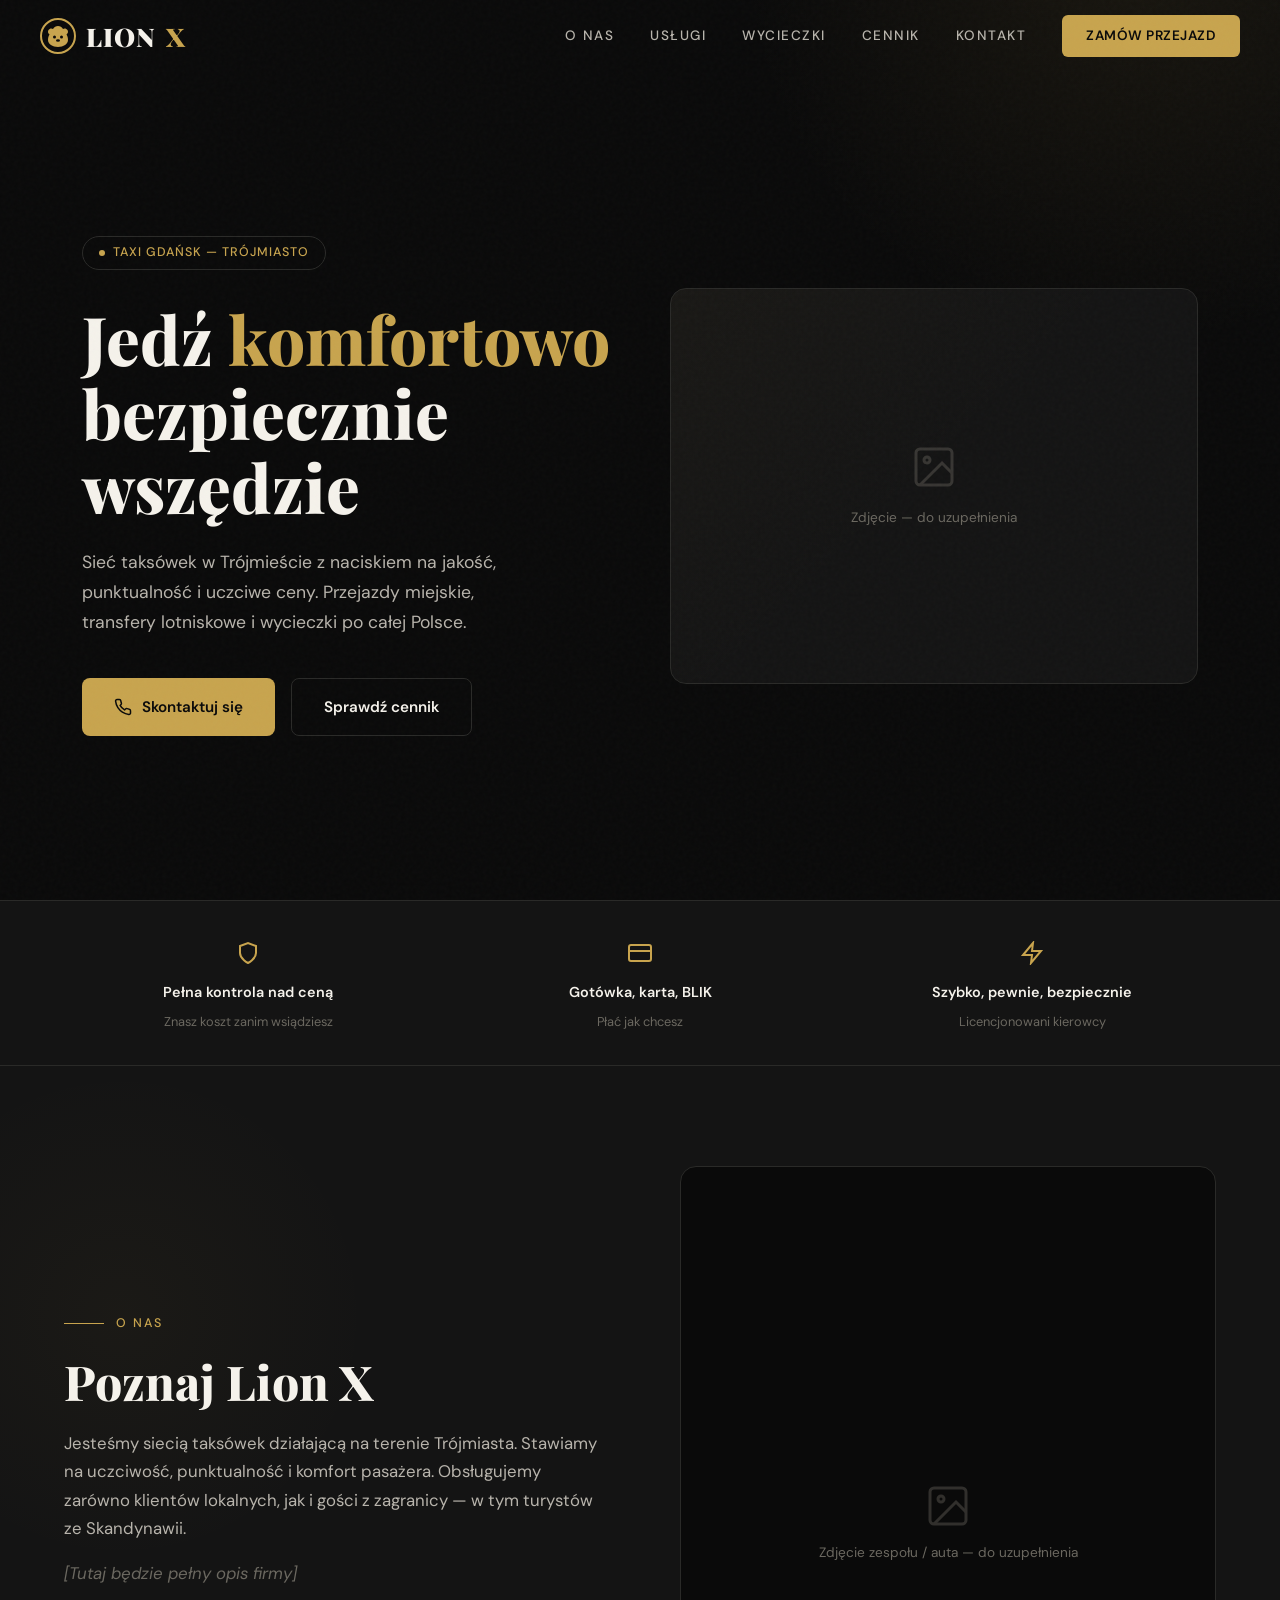
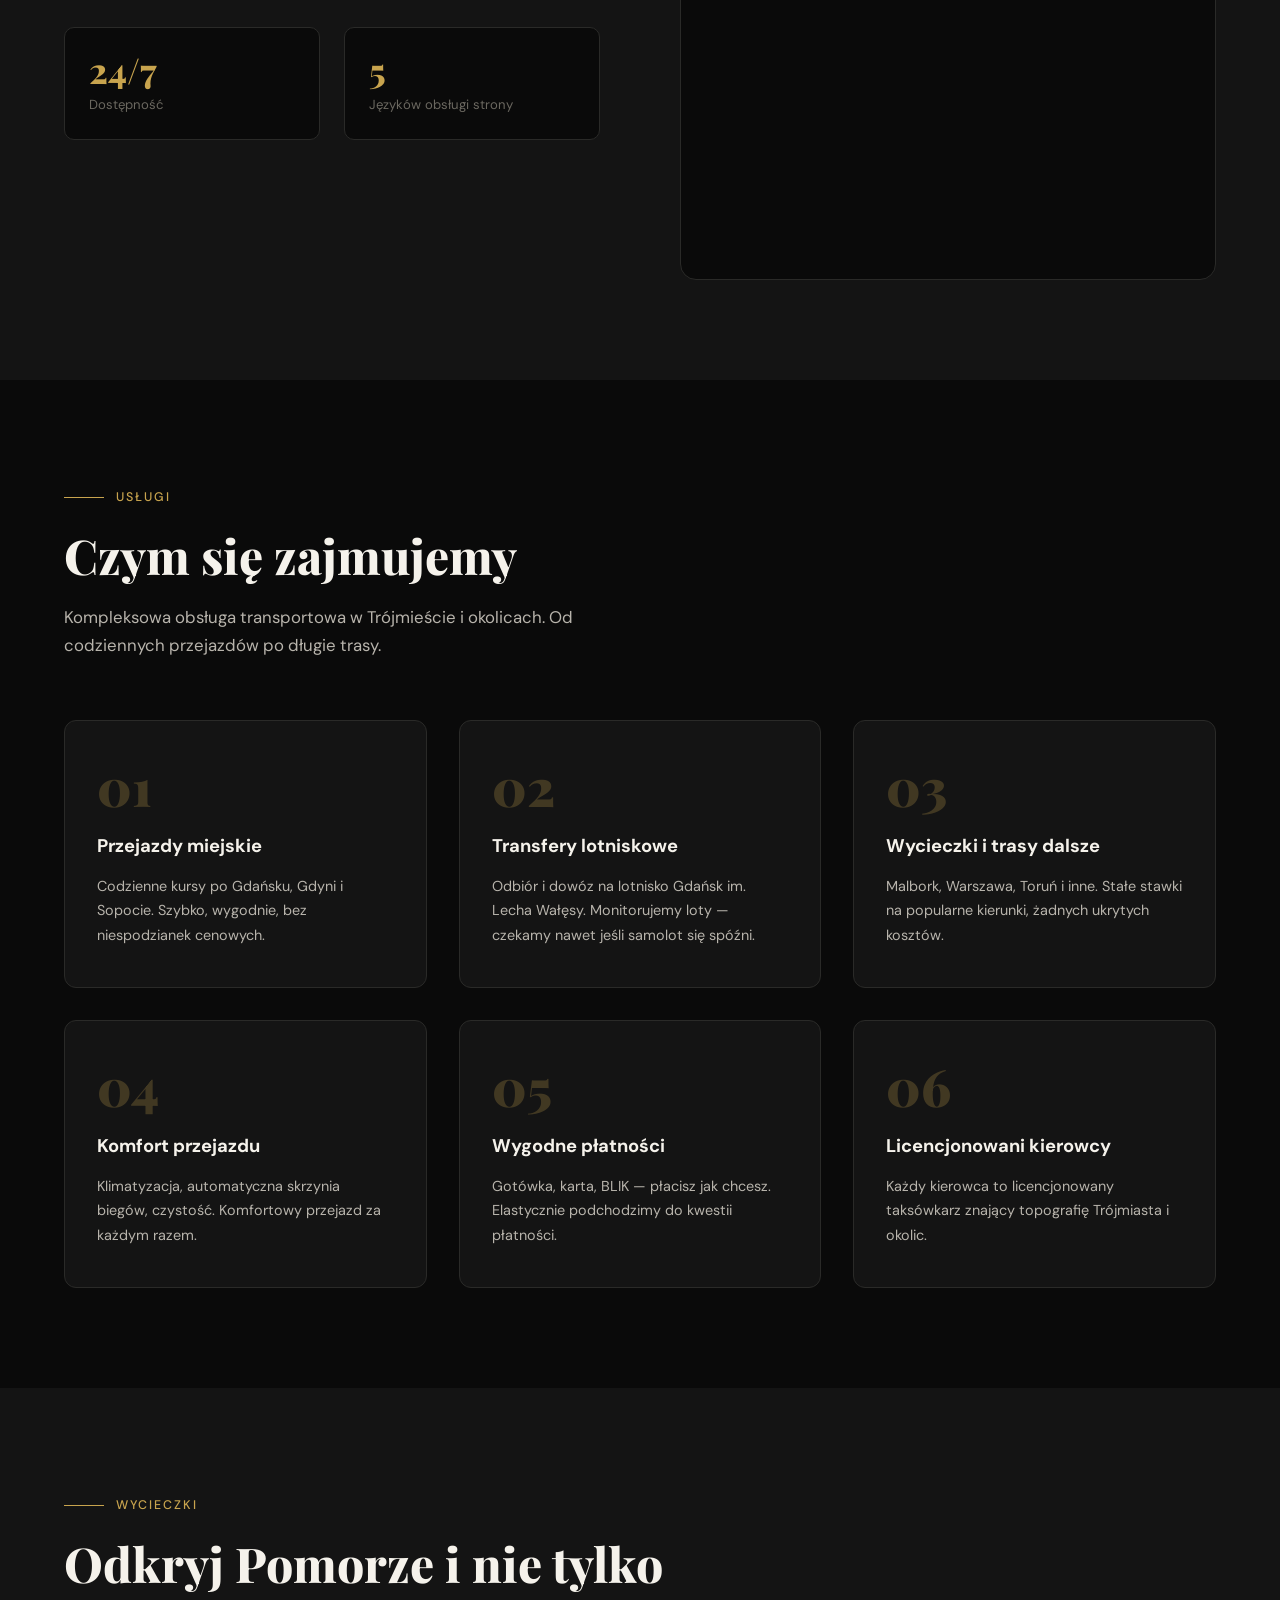
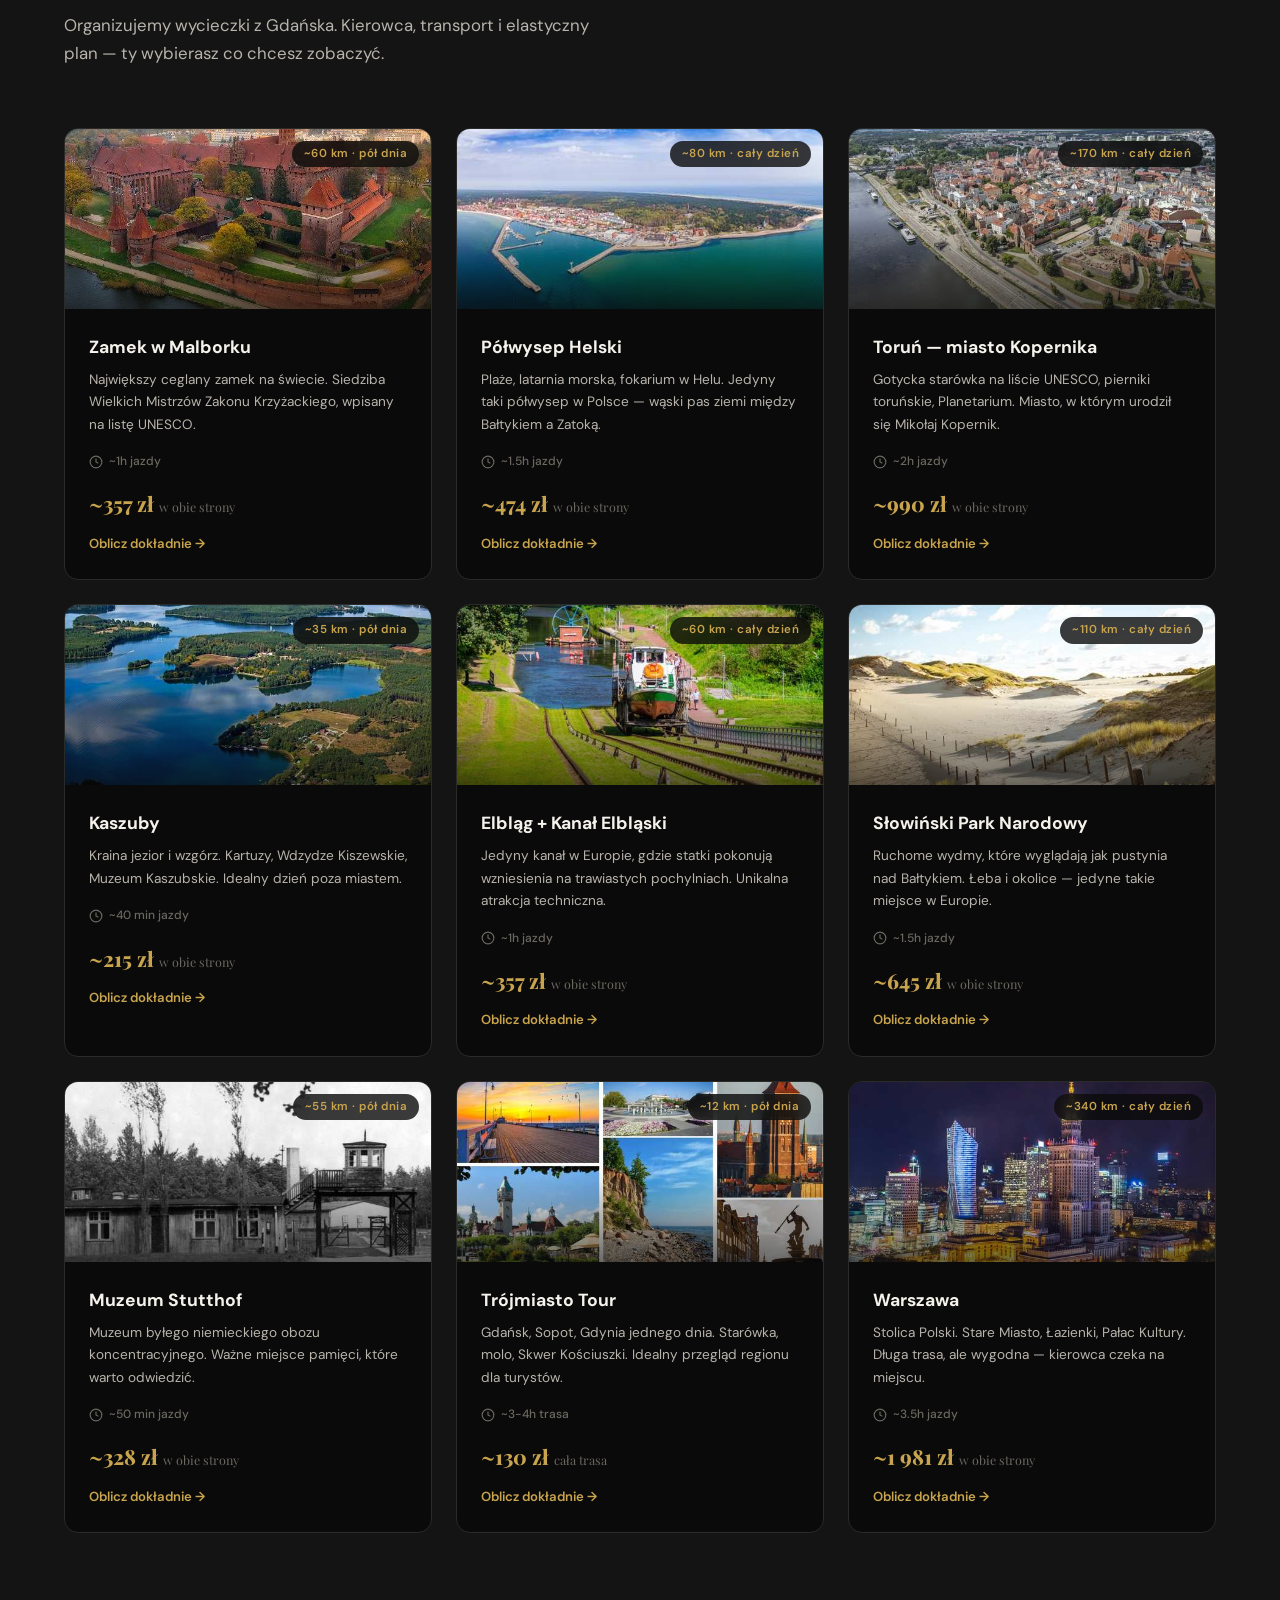
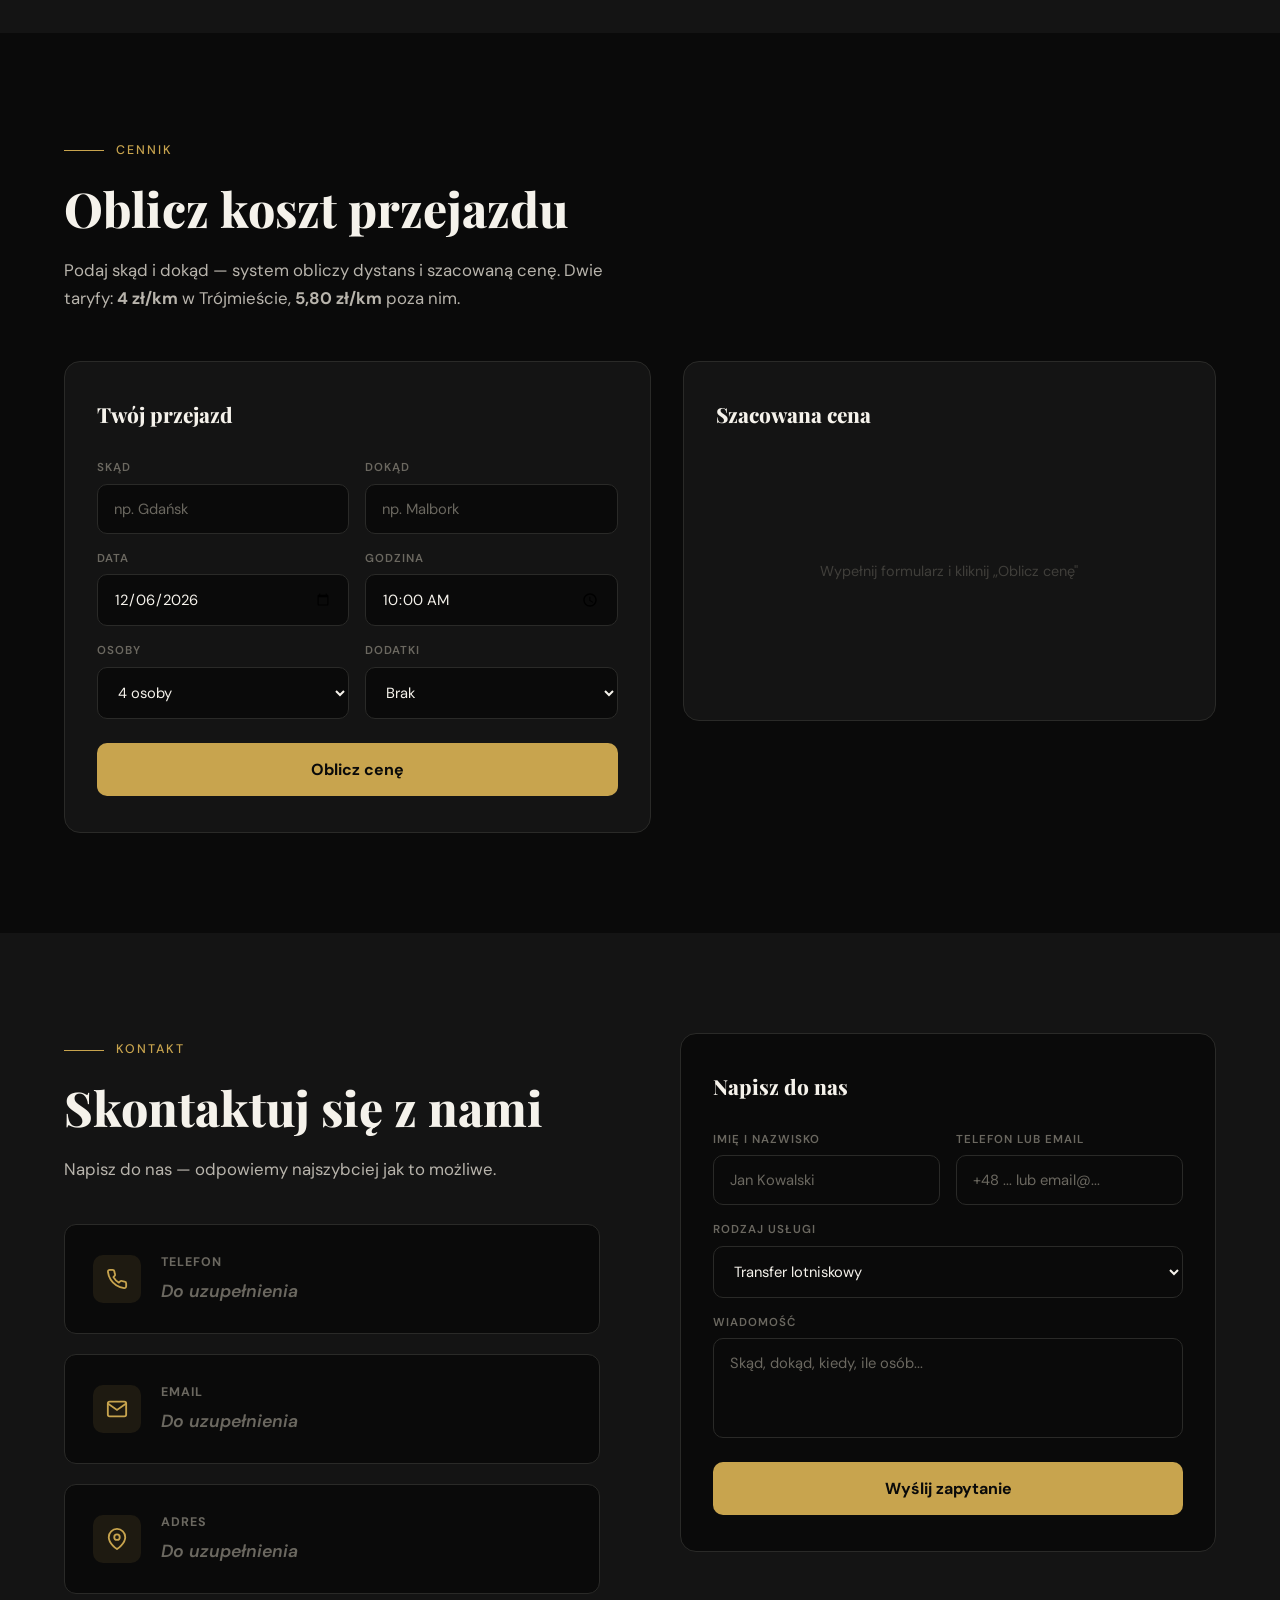
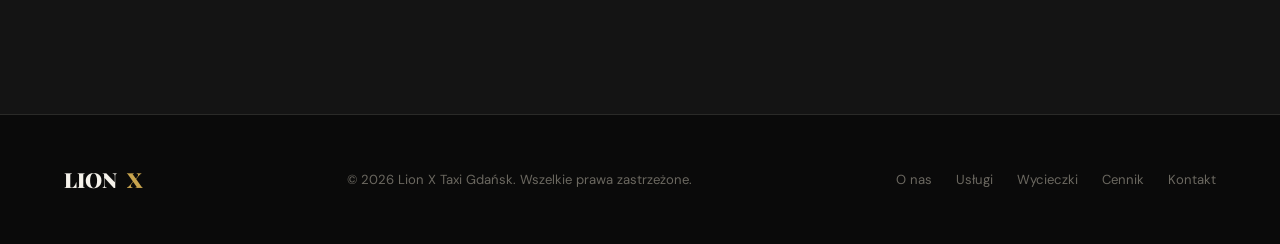
==== index.html @ 109a05b3 "Initial commit - Lion X Taxi website" ====
<!DOCTYPE html>
<html lang="pl">
<head>
<meta charset="UTF-8">
<meta name="viewport" content="width=device-width, initial-scale=1.0">
<title>Lion X — Taxi Gdańsk | Komfortowe przejazdy po Trójmieście</title>
<meta name="description" content="Lion X Taxi Gdańsk — komfortowe, bezpieczne przejazdy po Trójmieście i nie tylko.">
<link rel="preconnect" href="https://fonts.googleapis.com">
<link rel="preconnect" href="https://fonts.gstatic.com" crossorigin>
<link href="https://fonts.googleapis.com/css2?family=DM+Sans:ital,opsz,wght@0,9..40,300;0,9..40,400;0,9..40,500;0,9..40,600;0,9..40,700;1,9..40,400&family=Playfair+Display:wght@700;800;900&display=swap" rel="stylesheet">
<style>
*,*::before,*::after{margin:0;padding:0;box-sizing:border-box}
:root{--black:#0a0a0a;--black-light:#141414;--gold:#c8a44e;--gold-light:#e2c46d;--gold-dark:#a8873a;--white:#f5f2eb;--white-dim:#b8b4ac;--gray:#6b6860;--gray-dark:#2a2a28;--font-display:'Playfair Display',Georgia,serif;--font-body:'DM Sans',system-ui,sans-serif;--max-width:1200px;--section-padding:100px 0}
html{scroll-behavior:smooth;font-size:16px}
body{font-family:var(--font-body);background:var(--black);color:var(--white);line-height:1.6;overflow-x:hidden;-webkit-font-smoothing:antialiased}
a{color:inherit;text-decoration:none}ul{list-style:none}.container{max-width:var(--max-width);margin:0 auto;padding:0 24px}
body::after{content:'';position:fixed;top:0;left:0;right:0;bottom:0;pointer-events:none;z-index:9999;opacity:.025;background-image:url("data:image/svg+xml,%3Csvg viewBox='0 0 256 256' xmlns='http://www.w3.org/2000/svg'%3E%3Cfilter id='n'%3E%3CfeTurbulence type='fractalNoise' baseFrequency='0.9' numOctaves='4' stitchTiles='stitch'/%3E%3C/filter%3E%3Crect width='100%25' height='100%25' filter='url(%23n)'/%3E%3C/svg%3E")}
nav{position:fixed;top:0;left:0;right:0;z-index:1000;padding:0 24px;transition:background .4s}
nav.scrolled{background:rgba(10,10,10,.92);backdrop-filter:blur(20px);-webkit-backdrop-filter:blur(20px)}
nav .nav-inner{max-width:var(--max-width);margin:0 auto;display:flex;align-items:center;justify-content:space-between;height:72px}
.nav-logo{display:flex;align-items:center;gap:10px;font-family:var(--font-display);font-weight:900;font-size:1.6rem;letter-spacing:1px}
.nav-logo svg{width:36px;height:36px}.nav-logo .x-mark{color:var(--gold)}
.nav-links{display:flex;align-items:center;gap:36px}
.nav-links a{font-size:.85rem;font-weight:500;text-transform:uppercase;letter-spacing:1.5px;color:var(--white-dim);transition:color .3s;position:relative;cursor:pointer}
.nav-links a::after{content:'';position:absolute;bottom:-4px;left:0;width:0;height:1px;background:var(--gold);transition:width .3s}
.nav-links a:hover{color:var(--white)}.nav-links a:hover::after{width:100%}
.nav-cta{background:var(--gold);color:var(--black)!important;padding:10px 24px;border-radius:6px;font-weight:600!important;letter-spacing:.5px!important;transition:background .3s,transform .2s!important}
.nav-cta::after{display:none!important}.nav-cta:hover{background:var(--gold-light);transform:translateY(-1px)}
.hamburger{display:none;flex-direction:column;gap:5px;cursor:pointer;padding:8px;z-index:1001}
.hamburger span{display:block;width:24px;height:2px;background:var(--white);transition:all .3s}
.hamburger.active span:nth-child(1){transform:rotate(45deg) translate(5px,5px)}.hamburger.active span:nth-child(2){opacity:0}.hamburger.active span:nth-child(3){transform:rotate(-45deg) translate(5px,-5px)}
.hero{min-height:100vh;display:flex;align-items:center;position:relative;overflow:hidden}
.hero::before{content:'';position:absolute;top:-50%;right:-20%;width:800px;height:800px;background:radial-gradient(circle,rgba(200,164,78,.08) 0%,transparent 70%);pointer-events:none}
.hero .container{display:grid;grid-template-columns:1fr 1fr;gap:60px;align-items:center;padding-top:72px}
.hero-content{position:relative;z-index:2}
.hero-badge{display:inline-flex;align-items:center;gap:8px;padding:6px 16px;border:1px solid var(--gray-dark);border-radius:100px;font-size:.78rem;font-weight:500;letter-spacing:1px;text-transform:uppercase;color:var(--gold);margin-bottom:32px;animation:fadeInUp .8s ease both}
.hero-badge::before{content:'';width:6px;height:6px;background:var(--gold);border-radius:50%;animation:pulse 2s infinite}
.hero h1{font-family:var(--font-display);font-weight:800;font-size:clamp(2.8rem,5.5vw,4.2rem);line-height:1.1;margin-bottom:24px;animation:fadeInUp .8s ease .1s both}
.hero h1 .hl{color:var(--gold)}
.hero-sub{font-size:1.1rem;color:var(--white-dim);max-width:440px;margin-bottom:40px;line-height:1.7;animation:fadeInUp .8s ease .2s both}
.hero-actions{display:flex;gap:16px;flex-wrap:wrap;animation:fadeInUp .8s ease .3s both}
.btn{display:inline-flex;align-items:center;gap:10px;padding:16px 32px;border-radius:8px;font-weight:600;font-size:.95rem;transition:all .3s;cursor:pointer;border:none;font-family:var(--font-body)}
.btn-p{background:var(--gold);color:var(--black)}.btn-p:hover{background:var(--gold-light);transform:translateY(-2px);box-shadow:0 8px 30px rgba(200,164,78,.3)}
.btn-s{background:transparent;color:var(--white);border:1px solid var(--gray-dark)}.btn-s:hover{border-color:var(--gold);color:var(--gold);transform:translateY(-2px)}
.hero-visual{position:relative;display:flex;align-items:center;justify-content:center;animation:fadeInUp .8s ease .4s both}
.hero-img-ph{width:100%;aspect-ratio:4/3;background:var(--black-light);border-radius:16px;border:1px solid var(--gray-dark);display:flex;align-items:center;justify-content:center;flex-direction:column;gap:16px;color:var(--gray);font-size:.85rem;position:relative;overflow:hidden}
.hero-img-ph::before{content:'';position:absolute;inset:0;background:linear-gradient(135deg,rgba(200,164,78,.03) 0%,transparent 50%)}
.hero-img-ph svg{width:48px;height:48px;opacity:.4}
.trust-bar{border-top:1px solid var(--gray-dark);border-bottom:1px solid var(--gray-dark);padding:32px 0;background:var(--black-light)}
.trust-bar .container{display:grid;grid-template-columns:repeat(3,1fr);gap:24px;text-align:center}
.trust-item{display:flex;flex-direction:column;align-items:center;gap:8px}
.trust-icon{width:40px;height:40px;display:flex;align-items:center;justify-content:center;color:var(--gold)}
.trust-item h4{font-size:.9rem;font-weight:600}.trust-item p{font-size:.8rem;color:var(--gray)}
.section{padding:var(--section-padding)}
.section-label{display:inline-flex;align-items:center;gap:12px;font-size:.78rem;font-weight:500;letter-spacing:2px;text-transform:uppercase;color:var(--gold);margin-bottom:20px}
.section-label::before{content:'';width:40px;height:1px;background:var(--gold)}
.section-title{font-family:var(--font-display);font-weight:800;font-size:clamp(2rem,4vw,3rem);line-height:1.15;margin-bottom:20px}
.section-desc{font-size:1.05rem;color:var(--white-dim);max-width:560px;line-height:1.7}
.about{background:var(--black-light);position:relative;overflow:hidden}
.about::before{content:'';position:absolute;top:0;left:-10%;width:500px;height:500px;background:radial-gradient(circle,rgba(200,164,78,.04) 0%,transparent 70%);pointer-events:none}
.about .container{display:grid;grid-template-columns:1fr 1fr;gap:80px;align-items:center}
.about-content{position:relative;z-index:2}
.about-stats{display:grid;grid-template-columns:repeat(2,1fr);gap:24px;margin-top:40px}
.stat-item{padding:24px;border-radius:10px;background:var(--black);border:1px solid var(--gray-dark)}
.stat-num{font-family:var(--font-display);font-size:2.2rem;font-weight:800;color:var(--gold);line-height:1}
.stat-lbl{font-size:.82rem;color:var(--gray);margin-top:6px}
.about-img-ph{width:100%;aspect-ratio:3/4;background:var(--black);border-radius:16px;border:1px solid var(--gray-dark);display:flex;align-items:center;justify-content:center;color:var(--gray);font-size:.85rem;flex-direction:column;gap:12px}
.services{background:var(--black)}.services-grid{display:grid;grid-template-columns:repeat(3,1fr);gap:32px;margin-top:60px}
.srv-card{padding:40px 32px;border-radius:12px;background:var(--black-light);border:1px solid var(--gray-dark);transition:all .4s;position:relative;overflow:hidden}
.srv-card::before{content:'';position:absolute;top:0;left:0;right:0;height:2px;background:linear-gradient(90deg,var(--gold),transparent);opacity:0;transition:opacity .4s}
.srv-card:hover{border-color:rgba(200,164,78,.3);transform:translateY(-4px)}.srv-card:hover::before{opacity:1}
.srv-num{font-family:var(--font-display);font-size:3.2rem;font-weight:900;color:var(--gold);opacity:.25;line-height:1;margin-bottom:20px}
.srv-card h3{font-size:1.15rem;font-weight:700;margin-bottom:12px}.srv-card p{font-size:.9rem;color:var(--white-dim);line-height:1.7}
.trips{background:var(--black-light)}.trips-grid{display:grid;grid-template-columns:repeat(3,1fr);gap:24px;margin-top:60px}
.trip-card{border-radius:14px;background:var(--black);border:1px solid var(--gray-dark);overflow:hidden;transition:all .4s;cursor:pointer}
.trip-card:hover{border-color:rgba(200,164,78,.3);transform:translateY(-4px)}
.trip-img{height:180px;position:relative;overflow:hidden}
.trip-img img{width:100%;height:100%;object-fit:cover;transition:transform .6s}.trip-card:hover .trip-img img{transform:scale(1.05)}
.trip-img-gradient{position:absolute;inset:0;background:linear-gradient(to top,rgba(10,10,10,.6) 0%,transparent 50%)}
.trip-badge{position:absolute;top:12px;right:12px;background:rgba(10,10,10,.8);backdrop-filter:blur(8px);padding:4px 12px;border-radius:100px;font-size:.72rem;font-weight:600;color:var(--gold);letter-spacing:.5px}
.trip-body{padding:24px}.trip-body h3{font-size:1.1rem;font-weight:700;margin-bottom:8px}
.trip-body p{font-size:.85rem;color:var(--white-dim);line-height:1.65;margin-bottom:16px}
.trip-meta{display:flex;gap:16px;flex-wrap:wrap;margin-bottom:16px}
.trip-tag{display:inline-flex;align-items:center;gap:6px;font-size:.75rem;color:var(--gray);font-weight:500}.trip-tag svg{width:14px;height:14px}
.trip-price{font-family:var(--font-display);font-size:1.3rem;font-weight:800;color:var(--gold)}.trip-price span{font-size:.78rem;font-weight:400;color:var(--gray)}
.trip-cta{display:inline-flex;align-items:center;gap:8px;margin-top:12px;font-size:.82rem;font-weight:600;color:var(--gold);transition:gap .3s}.trip-card:hover .trip-cta{gap:12px}
.calculator{background:var(--black)}.calc-grid{display:grid;grid-template-columns:1.1fr 1fr;gap:32px;margin-top:48px;align-items:start}
.calc-form,.calc-result{background:var(--black-light);border:1px solid var(--gray-dark);border-radius:16px;padding:36px 32px}
.calc-form h3,.calc-result h3{font-family:var(--font-display);font-size:1.3rem;font-weight:800;margin-bottom:28px}
.form-row{display:grid;grid-template-columns:1fr 1fr;gap:16px;margin-bottom:16px}
.form-group{display:flex;flex-direction:column;gap:6px}
.form-group label{font-size:.72rem;font-weight:600;text-transform:uppercase;letter-spacing:1px;color:var(--gray)}
.form-group input,.form-group select,.form-group textarea{background:var(--black);border:1px solid var(--gray-dark);border-radius:10px;padding:14px 16px;font-family:var(--font-body);font-size:.92rem;color:var(--white);outline:none;transition:border-color .2s;resize:none}
.form-group input:focus,.form-group select:focus,.form-group textarea:focus{border-color:var(--gold);box-shadow:0 0 0 3px rgba(200,164,78,.1)}
.form-group input::placeholder,.form-group textarea::placeholder{color:var(--gray)}.form-group select option{background:var(--black);color:var(--white)}
.calc-btn,.contact-btn{width:100%;background:var(--gold);color:var(--black);border:none;border-radius:10px;padding:16px;font-family:var(--font-body);font-size:1rem;font-weight:700;cursor:pointer;transition:all .2s;margin-top:8px}
.calc-btn:hover,.contact-btn:hover{background:var(--gold-light);transform:translateY(-1px)}
.calc-result{min-height:360px;display:flex;flex-direction:column}
.res-empty{flex:1;display:flex;align-items:center;justify-content:center;text-align:center;color:var(--gray);font-size:.9rem;opacity:.5}
.res-data{display:none;flex-direction:column;gap:20px}.res-data.show{display:flex}
.res-route{background:var(--black);border-radius:12px;padding:16px 20px;font-size:.88rem;color:var(--white-dim);line-height:1.6}
.res-route strong{color:var(--white);font-weight:700;display:block;margin-bottom:4px;font-size:1rem}
.price-box{background:linear-gradient(135deg,var(--gold-dark),var(--gold));border-radius:14px;padding:24px;display:flex;align-items:center;justify-content:space-between}
.price-lbl{font-size:.72rem;font-weight:600;color:rgba(0,0,0,.5);text-transform:uppercase;letter-spacing:1px}
.price-val{font-family:var(--font-display);font-size:2.8rem;font-weight:900;color:var(--black);line-height:1}
.price-note{font-size:.72rem;color:rgba(0,0,0,.4);margin-top:2px}
.price-dist{font-family:var(--font-display);font-size:1.6rem;font-weight:800;color:rgba(0,0,0,.6);text-align:right}
.t-breakdown{display:flex;flex-direction:column}
.t-row{display:flex;justify-content:space-between;padding:12px 0;border-bottom:1px solid var(--gray-dark);font-size:.86rem;color:var(--white-dim)}
.t-row:last-child{border-bottom:none;font-weight:700;color:var(--white)}.t-row span:last-child{font-weight:600;color:var(--white)}
.tariff-ind{display:inline-flex;align-items:center;gap:8px;padding:6px 14px;background:var(--black);border-radius:8px;font-size:.78rem;font-weight:600;color:var(--gold)}
.disclaimer{font-size:.72rem;color:var(--gray);line-height:1.5;padding-top:12px;border-top:1px solid var(--gray-dark)}
.res-book{width:100%;background:var(--gold);color:var(--black);border:none;border-radius:10px;padding:14px;font-family:var(--font-body);font-size:.95rem;font-weight:700;cursor:pointer;transition:all .2s;display:inline-block;text-align:center}
.res-book:hover{background:var(--gold-light)}
.ac-wrap{position:relative}.ac-list{position:absolute;top:100%;left:0;right:0;z-index:50;background:var(--black);border:1px solid var(--gray-dark);border-radius:10px;max-height:200px;overflow-y:auto;display:none;margin-top:4px}
.ac-list.open{display:block}.ac-item{padding:10px 16px;font-size:.88rem;cursor:pointer;transition:background .15s;color:var(--white-dim);border-bottom:1px solid var(--gray-dark)}
.ac-item:last-child{border-bottom:none}.ac-item:hover,.ac-item.active{background:var(--gray-dark);color:var(--white)}
/* CONTACT */
.contact{background:var(--black-light)}.contact .container{display:grid;grid-template-columns:1fr 1fr;gap:80px;align-items:start}
.c-method{padding:28px;border-radius:12px;background:var(--black);border:1px solid var(--gray-dark);margin-bottom:20px;display:flex;align-items:center;gap:20px;transition:border-color .3s}
.c-method:hover{border-color:var(--gold)}
.c-method-icon{width:48px;height:48px;border-radius:10px;background:rgba(200,164,78,.1);display:flex;align-items:center;justify-content:center;color:var(--gold);flex-shrink:0}
.c-method h4{font-size:.78rem;text-transform:uppercase;letter-spacing:1px;color:var(--gray);margin-bottom:4px}
.c-method p,.c-method a{font-size:1.1rem;font-weight:600}.c-method a{color:var(--white);transition:color .3s}.c-method a:hover{color:var(--gold)}
/* CONTACT FORM */
.contact-form{background:var(--black);border:1px solid var(--gray-dark);border-radius:16px;padding:36px 32px}
.contact-form h3{font-family:var(--font-display);font-size:1.3rem;font-weight:800;margin-bottom:28px}
.contact-form .form-group textarea{height:100px}
.form-success{display:none;text-align:center;padding:40px 20px;color:var(--gold);font-size:1.1rem;font-weight:600}
.form-success svg{width:48px;height:48px;margin-bottom:16px;opacity:.8}
footer{padding:48px 0;border-top:1px solid var(--gray-dark);background:var(--black)}
.footer-inner{display:flex;justify-content:space-between;align-items:center}
.footer-logo{display:flex;align-items:center;gap:10px;font-family:var(--font-display);font-weight:900;font-size:1.3rem}
.footer-logo .x-mark{color:var(--gold)}.footer-copy{font-size:.82rem;color:var(--gray)}
.footer-links{display:flex;gap:24px}.footer-links a{font-size:.82rem;color:var(--gray);transition:color .3s}.footer-links a:hover{color:var(--gold)}
@keyframes fadeInUp{from{opacity:0;transform:translateY(24px)}to{opacity:1;transform:translateY(0)}}
@keyframes pulse{0%,100%{opacity:1}50%{opacity:.4}}
.reveal{opacity:0;transform:translateY(30px);transition:opacity .7s ease,transform .7s ease}.reveal.visible{opacity:1;transform:translateY(0)}
@media(max-width:1024px){.services-grid,.trips-grid{grid-template-columns:repeat(2,1fr)}.about .container,.contact .container,.calc-grid{grid-template-columns:1fr;gap:48px}}
@media(max-width:768px){:root{--section-padding:64px 0}.nav-links{display:none;position:fixed;top:0;left:0;right:0;bottom:0;background:var(--black);flex-direction:column;justify-content:center;align-items:center;gap:32px;z-index:999}.nav-links.open{display:flex}.nav-links a{font-size:1.2rem}.hamburger{display:flex}.hero .container{grid-template-columns:1fr;gap:40px;padding-top:120px;padding-bottom:40px}.hero-visual{order:-1}.hero h1{font-size:2.4rem}.trust-bar .container{grid-template-columns:1fr;gap:20px}.services-grid,.trips-grid{grid-template-columns:1fr}.form-row{grid-template-columns:1fr}.hero-actions{flex-direction:column}.btn{width:100%;justify-content:center}.footer-inner{flex-direction:column;gap:24px;text-align:center}.footer-links{justify-content:center}}
</style>
</head>
<body>

<nav id="navbar"><div class="nav-inner">
<a href="#" class="nav-logo"><svg viewBox="0 0 36 36" fill="none" xmlns="http://www.w3.org/2000/svg"><circle cx="18" cy="18" r="17" stroke="#c8a44e" stroke-width="2"/><path d="M18 8c-2 0-4 1-5 3-1.5-1-3.5-.5-4.5 1s-.5 3.5 1 4.5C8.5 18 8 20 8 22c0 4 4.5 7 10 7s10-3 10-7c0-2-.5-4-1.5-5.5 1.5-1 2-3 1-4.5s-3-2-4.5-1c-1-2-3-3-5-3z" fill="#c8a44e"/><circle cx="14.5" cy="19" r="1.5" fill="#0a0a0a"/><circle cx="21.5" cy="19" r="1.5" fill="#0a0a0a"/><ellipse cx="18" cy="22.5" rx="2" ry="1.2" fill="#0a0a0a"/></svg>LION<span class="x-mark">X</span></a>
<div class="nav-links" id="navLinks"><a href="#o-nas">O nas</a><a href="#uslugi">Usługi</a><a href="#wycieczki">Wycieczki</a><a href="#cennik">Cennik</a><a href="#kontakt">Kontakt</a><a href="#kontakt" class="nav-cta">Zamów przejazd</a></div>
<div class="hamburger" id="hamburger" onclick="toggleMenu()"><span></span><span></span><span></span></div>
</div></nav>

<section class="hero"><div class="container">
<div class="hero-content">
<div class="hero-badge">Taxi Gdańsk — Trójmiasto</div>
<h1>Jedź <span class="hl">komfortowo</span><br>bezpiecznie<br>wszędzie</h1>
<p class="hero-sub">Sieć taksówek w Trójmieście z naciskiem na jakość, punktualność i uczciwe ceny. Przejazdy miejskie, transfery lotniskowe i wycieczki po całej Polsce.</p>
<div class="hero-actions">
<a href="#kontakt" class="btn btn-p"><svg width="18" height="18" viewBox="0 0 24 24" fill="none" stroke="currentColor" stroke-width="2" stroke-linecap="round" stroke-linejoin="round"><path d="M22 16.92v3a2 2 0 0 1-2.18 2 19.79 19.79 0 0 1-8.63-3.07 19.5 19.5 0 0 1-6-6 19.79 19.79 0 0 1-3.07-8.67A2 2 0 0 1 4.11 2h3a2 2 0 0 1 2 1.72c.127.96.361 1.903.7 2.81a2 2 0 0 1-.45 2.11L8.09 9.91a16 16 0 0 0 6 6l1.27-1.27a2 2 0 0 1 2.11-.45c.907.339 1.85.573 2.81.7A2 2 0 0 1 22 16.92z"/></svg>Skontaktuj się</a>
<a href="#cennik" class="btn btn-s">Sprawdź cennik</a>
</div></div>
<div class="hero-visual"><div class="hero-img-ph"><svg viewBox="0 0 24 24" fill="none" stroke="currentColor" stroke-width="1.5"><rect x="3" y="3" width="18" height="18" rx="2"/><circle cx="8.5" cy="8.5" r="1.5"/><path d="m21 15-5-5L5 21"/></svg><span>Zdjęcie — do uzupełnienia</span></div></div>
</div></section>

<section class="trust-bar"><div class="container">
<div class="trust-item reveal"><div class="trust-icon"><svg width="24" height="24" viewBox="0 0 24 24" fill="none" stroke="currentColor" stroke-width="2"><path d="M12 22s8-4 8-10V5l-8-3-8 3v7c0 6 8 10 8 10z"/></svg></div><h4>Pełna kontrola nad ceną</h4><p>Znasz koszt zanim wsiądziesz</p></div>
<div class="trust-item reveal"><div class="trust-icon"><svg width="24" height="24" viewBox="0 0 24 24" fill="none" stroke="currentColor" stroke-width="2"><rect x="1" y="4" width="22" height="16" rx="2"/><line x1="1" y1="10" x2="23" y2="10"/></svg></div><h4>Gotówka, karta, BLIK</h4><p>Płać jak chcesz</p></div>
<div class="trust-item reveal"><div class="trust-icon"><svg width="24" height="24" viewBox="0 0 24 24" fill="none" stroke="currentColor" stroke-width="2"><path d="M13 2L3 14h9l-1 8 10-12h-9l1-8z"/></svg></div><h4>Szybko, pewnie, bezpiecznie</h4><p>Licencjonowani kierowcy</p></div>
</div></section>

<section class="about section" id="o-nas"><div class="container">
<div class="about-content">
<div class="section-label reveal">O nas</div>
<h2 class="section-title reveal">Poznaj Lion X</h2>
<p class="section-desc reveal">Jesteśmy siecią taksówek działającą na terenie Trójmiasta. Stawiamy na uczciwość, punktualność i komfort pasażera. Obsługujemy zarówno klientów lokalnych, jak i gości z zagranicy — w tym turystów ze Skandynawii.</p>
<p class="section-desc reveal" style="margin-top:16px"><em style="color:var(--gray)">[Tutaj będzie pełny opis firmy]</em></p>
<div class="about-stats reveal">
<div class="stat-item"><div class="stat-num">24/7</div><div class="stat-lbl">Dostępność</div></div>
<div class="stat-item"><div class="stat-num">5</div><div class="stat-lbl">Języków obsługi strony</div></div>
</div></div>
<div class="about-visual reveal"><div class="about-img-ph"><svg width="48" height="48" viewBox="0 0 24 24" fill="none" stroke="currentColor" stroke-width="1.5" style="opacity:.4"><rect x="3" y="3" width="18" height="18" rx="2"/><circle cx="8.5" cy="8.5" r="1.5"/><path d="m21 15-5-5L5 21"/></svg><span>Zdjęcie zespołu / auta — do uzupełnienia</span></div></div>
</div></section>

<section class="services section" id="uslugi"><div class="container">
<div class="section-label reveal">Usługi</div><h2 class="section-title reveal">Czym się zajmujemy</h2><p class="section-desc reveal">Kompleksowa obsługa transportowa w Trójmieście i okolicach. Od codziennych przejazdów po długie trasy.</p>
<div class="services-grid">
<div class="srv-card reveal"><div class="srv-num">01</div><h3>Przejazdy miejskie</h3><p>Codzienne kursy po Gdańsku, Gdyni i Sopocie. Szybko, wygodnie, bez niespodzianek cenowych.</p></div>
<div class="srv-card reveal"><div class="srv-num">02</div><h3>Transfery lotniskowe</h3><p>Odbiór i dowóz na lotnisko Gdańsk im. Lecha Wałęsy. Monitorujemy loty — czekamy nawet jeśli samolot się spóźni.</p></div>
<div class="srv-card reveal"><div class="srv-num">03</div><h3>Wycieczki i trasy dalsze</h3><p>Malbork, Warszawa, Toruń i inne. Stałe stawki na popularne kierunki, żadnych ukrytych kosztów.</p></div>
<div class="srv-card reveal"><div class="srv-num">04</div><h3>Komfort przejazdu</h3><p>Klimatyzacja, automatyczna skrzynia biegów, czystość. Komfortowy przejazd za każdym razem.</p></div>
<div class="srv-card reveal"><div class="srv-num">05</div><h3>Wygodne płatności</h3><p>Gotówka, karta, BLIK — płacisz jak chcesz. Elastycznie podchodzimy do kwestii płatności.</p></div>
<div class="srv-card reveal"><div class="srv-num">06</div><h3>Licencjonowani kierowcy</h3><p>Każdy kierowca to licencjonowany taksówkarz znający topografię Trójmiasta i okolic.</p></div>
</div></div></section>
<section class="trips section" id="wycieczki"><div class="container">
<div class="section-label reveal">Wycieczki</div><h2 class="section-title reveal">Odkryj Pomorze i nie tylko</h2><p class="section-desc reveal">Organizujemy wycieczki z Gdańska. Kierowca, transport i elastyczny plan — ty wybierasz co chcesz zobaczyć.</p>
<div class="trips-grid">
<div class="trip-card reveal" onclick="fillCalc('Gdańsk','Malbork')"><div class="trip-img"><img src="img/malbork.jpg" alt="Zamek w Malborku"><div class="trip-img-gradient"></div><span class="trip-badge">~60 km · pół dnia</span></div><div class="trip-body"><h3>Zamek w Malborku</h3><p>Największy ceglany zamek na świecie. Siedziba Wielkich Mistrzów Zakonu Krzyżackiego, wpisany na listę UNESCO.</p><div class="trip-meta"><span class="trip-tag"><svg viewBox="0 0 24 24" fill="none" stroke="currentColor" stroke-width="2"><circle cx="12" cy="12" r="10"/><polyline points="12 6 12 12 16 14"/></svg>~1h jazdy</span></div><div class="trip-price">~357 zł <span>w obie strony</span></div><div class="trip-cta">Oblicz dokładnie →</div></div></div>
<div class="trip-card reveal" onclick="fillCalc('Gdańsk','Hel')"><div class="trip-img"><img src="img/hel.jpg" alt="Półwysep Helski"><div class="trip-img-gradient"></div><span class="trip-badge">~80 km · cały dzień</span></div><div class="trip-body"><h3>Półwysep Helski</h3><p>Plaże, latarnia morska, fokarium w Helu. Jedyny taki półwysep w Polsce — wąski pas ziemi między Bałtykiem a Zatoką.</p><div class="trip-meta"><span class="trip-tag"><svg viewBox="0 0 24 24" fill="none" stroke="currentColor" stroke-width="2"><circle cx="12" cy="12" r="10"/><polyline points="12 6 12 12 16 14"/></svg>~1.5h jazdy</span></div><div class="trip-price">~474 zł <span>w obie strony</span></div><div class="trip-cta">Oblicz dokładnie →</div></div></div>
<div class="trip-card reveal" onclick="fillCalc('Gdańsk','Toruń')"><div class="trip-img"><img src="img/torun.jpg" alt="Toruń — miasto Kopernika"><div class="trip-img-gradient"></div><span class="trip-badge">~170 km · cały dzień</span></div><div class="trip-body"><h3>Toruń — miasto Kopernika</h3><p>Gotycka starówka na liście UNESCO, pierniki toruńskie, Planetarium. Miasto, w którym urodził się Mikołaj Kopernik.</p><div class="trip-meta"><span class="trip-tag"><svg viewBox="0 0 24 24" fill="none" stroke="currentColor" stroke-width="2"><circle cx="12" cy="12" r="10"/><polyline points="12 6 12 12 16 14"/></svg>~2h jazdy</span></div><div class="trip-price">~990 zł <span>w obie strony</span></div><div class="trip-cta">Oblicz dokładnie →</div></div></div>
<div class="trip-card reveal" onclick="fillCalc('Gdańsk','Kartuzy')"><div class="trip-img"><img src="img/kaszuby.jpg" alt="Kaszuby"><div class="trip-img-gradient"></div><span class="trip-badge">~35 km · pół dnia</span></div><div class="trip-body"><h3>Kaszuby</h3><p>Kraina jezior i wzgórz. Kartuzy, Wdzydze Kiszewskie, Muzeum Kaszubskie. Idealny dzień poza miastem.</p><div class="trip-meta"><span class="trip-tag"><svg viewBox="0 0 24 24" fill="none" stroke="currentColor" stroke-width="2"><circle cx="12" cy="12" r="10"/><polyline points="12 6 12 12 16 14"/></svg>~40 min jazdy</span></div><div class="trip-price">~215 zł <span>w obie strony</span></div><div class="trip-cta">Oblicz dokładnie →</div></div></div>
<div class="trip-card reveal" onclick="fillCalc('Gdańsk','Elbląg')"><div class="trip-img"><img src="img/kanal.jpg" alt="Elbląg + Kanał Elbląski"><div class="trip-img-gradient"></div><span class="trip-badge">~60 km · cały dzień</span></div><div class="trip-body"><h3>Elbląg + Kanał Elbląski</h3><p>Jedyny kanał w Europie, gdzie statki pokonują wzniesienia na trawiastych pochylniach. Unikalna atrakcja techniczna.</p><div class="trip-meta"><span class="trip-tag"><svg viewBox="0 0 24 24" fill="none" stroke="currentColor" stroke-width="2"><circle cx="12" cy="12" r="10"/><polyline points="12 6 12 12 16 14"/></svg>~1h jazdy</span></div><div class="trip-price">~357 zł <span>w obie strony</span></div><div class="trip-cta">Oblicz dokładnie →</div></div></div>
<div class="trip-card reveal" onclick="fillCalc('Gdańsk','Łeba')"><div class="trip-img"><img src="img/leba.jpg" alt="Słowiński Park Narodowy"><div class="trip-img-gradient"></div><span class="trip-badge">~110 km · cały dzień</span></div><div class="trip-body"><h3>Słowiński Park Narodowy</h3><p>Ruchome wydmy, które wyglądają jak pustynia nad Bałtykiem. Łeba i okolice — jedyne takie miejsce w Europie.</p><div class="trip-meta"><span class="trip-tag"><svg viewBox="0 0 24 24" fill="none" stroke="currentColor" stroke-width="2"><circle cx="12" cy="12" r="10"/><polyline points="12 6 12 12 16 14"/></svg>~1.5h jazdy</span></div><div class="trip-price">~645 zł <span>w obie strony</span></div><div class="trip-cta">Oblicz dokładnie →</div></div></div>
<div class="trip-card reveal" onclick="fillCalc('Gdańsk','Sztutowo')"><div class="trip-img"><img src="img/stutthof.jpg" alt="Muzeum Stutthof" style="filter:grayscale(1)"><div class="trip-img-gradient"></div><span class="trip-badge">~55 km · pół dnia</span></div><div class="trip-body"><h3>Muzeum Stutthof</h3><p>Muzeum byłego niemieckiego obozu koncentracyjnego. Ważne miejsce pamięci, które warto odwiedzić.</p><div class="trip-meta"><span class="trip-tag"><svg viewBox="0 0 24 24" fill="none" stroke="currentColor" stroke-width="2"><circle cx="12" cy="12" r="10"/><polyline points="12 6 12 12 16 14"/></svg>~50 min jazdy</span></div><div class="trip-price">~328 zł <span>w obie strony</span></div><div class="trip-cta">Oblicz dokładnie →</div></div></div>
<div class="trip-card reveal" onclick="fillCalc('Gdańsk','Sopot')"><div class="trip-img"><img src="img/trojmiasto.jpg" alt="Trójmiasto Tour"><div class="trip-img-gradient"></div><span class="trip-badge">~12 km · pół dnia</span></div><div class="trip-body"><h3>Trójmiasto Tour</h3><p>Gdańsk, Sopot, Gdynia jednego dnia. Starówka, molo, Skwer Kościuszki. Idealny przegląd regionu dla turystów.</p><div class="trip-meta"><span class="trip-tag"><svg viewBox="0 0 24 24" fill="none" stroke="currentColor" stroke-width="2"><circle cx="12" cy="12" r="10"/><polyline points="12 6 12 12 16 14"/></svg>~3-4h trasa</span></div><div class="trip-price">~130 zł <span>cała trasa</span></div><div class="trip-cta">Oblicz dokładnie →</div></div></div>
<div class="trip-card reveal" onclick="fillCalc('Gdańsk','Warszawa')"><div class="trip-img"><img src="img/warszawa.jpg" alt="Warszawa"><div class="trip-img-gradient"></div><span class="trip-badge">~340 km · cały dzień</span></div><div class="trip-body"><h3>Warszawa</h3><p>Stolica Polski. Stare Miasto, Łazienki, Pałac Kultury. Długa trasa, ale wygodna — kierowca czeka na miejscu.</p><div class="trip-meta"><span class="trip-tag"><svg viewBox="0 0 24 24" fill="none" stroke="currentColor" stroke-width="2"><circle cx="12" cy="12" r="10"/><polyline points="12 6 12 12 16 14"/></svg>~3.5h jazdy</span></div><div class="trip-price">~1 981 zł <span>w obie strony</span></div><div class="trip-cta">Oblicz dokładnie →</div></div></div>
</div></div></section>

<section class="calculator section" id="cennik"><div class="container">
<div class="section-label reveal">Cennik</div><h2 class="section-title reveal">Oblicz koszt przejazdu</h2><p class="section-desc reveal">Podaj skąd i dokąd — system obliczy dystans i szacowaną cenę. Dwie taryfy: <strong>4 zł/km</strong> w Trójmieście, <strong>5,80 zł/km</strong> poza nim.</p>
<div class="calc-grid reveal">
<div class="calc-form"><h3>Twój przejazd</h3>
<div class="form-row"><div class="form-group ac-wrap"><label>Skąd</label><input type="text" id="c-from" placeholder="np. Gdańsk" autocomplete="off"><div class="ac-list" id="ac-from"></div></div>
<div class="form-group ac-wrap"><label>Dokąd</label><input type="text" id="c-to" placeholder="np. Malbork" autocomplete="off"><div class="ac-list" id="ac-to"></div></div></div>
<div class="form-row"><div class="form-group"><label>Data</label><input type="date" id="c-date"></div><div class="form-group"><label>Godzina</label><input type="time" id="c-time" value="10:00"></div></div>
<div class="form-row"><div class="form-group"><label>Osoby</label><select id="c-pass"><option value="1">1 osoba</option><option value="2">2 osoby</option><option value="3">3 osoby</option><option value="4" selected>4 osoby</option><option value="5">5 osób</option><option value="6">6 osób</option><option value="7">7 osób (van)</option></select></div>
<div class="form-group"><label>Dodatki</label><select id="c-extra"><option value="none">Brak</option><option value="pet">Zwierzę (+15 zł)</option><option value="luggage">Duży bagaż (+10 zł)</option><option value="baby">Fotelik (+20 zł)</option></select></div></div>
<button class="calc-btn" onclick="calcPrice()">Oblicz cenę</button></div>
<div class="calc-result"><h3>Szacowana cena</h3><div class="res-empty" id="res-empty">Wypełnij formularz i kliknij „Oblicz cenę"</div>
<div class="res-data" id="res-data"><div class="res-route"><strong id="res-rt"></strong><span id="res-dt"></span></div><div id="res-tariff"></div>
<div class="price-box"><div><div class="price-lbl">Szacowana cena</div><div class="price-val" id="res-price"></div><div class="price-note">cena orientacyjna</div></div><div style="text-align:right"><div class="price-lbl">Dystans</div><div class="price-dist" id="res-dist"></div></div></div>
<div class="t-breakdown" id="res-bd"></div><p class="disclaimer">* Ceny orientacyjne. Ostateczna kwota ustalana indywidualnie. Dopłata nocna (22–6): +20%.</p>
<a href="#kontakt" class="res-book">Zarezerwuj ten przejazd</a></div></div>
</div></div></section>

<section class="contact section" id="kontakt"><div class="container">
<div>
<div class="section-label reveal">Kontakt</div><h2 class="section-title reveal">Skontaktuj się z nami</h2><p class="section-desc reveal" style="margin-bottom:40px">Napisz do nas — odpowiemy najszybciej jak to możliwe.</p>
<div class="c-method reveal"><div class="c-method-icon"><svg width="22" height="22" viewBox="0 0 24 24" fill="none" stroke="currentColor" stroke-width="2" stroke-linecap="round" stroke-linejoin="round"><path d="M22 16.92v3a2 2 0 0 1-2.18 2 19.79 19.79 0 0 1-8.63-3.07 19.5 19.5 0 0 1-6-6 19.79 19.79 0 0 1-3.07-8.67A2 2 0 0 1 4.11 2h3a2 2 0 0 1 2 1.72c.127.96.361 1.903.7 2.81a2 2 0 0 1-.45 2.11L8.09 9.91a16 16 0 0 0 6 6l1.27-1.27a2 2 0 0 1 2.11-.45c.907.339 1.85.573 2.81.7A2 2 0 0 1 22 16.92z"/></svg></div><div><h4>Telefon</h4><p style="color:var(--gray)"><em>Do uzupełnienia</em></p></div></div>
<div class="c-method reveal"><div class="c-method-icon"><svg width="22" height="22" viewBox="0 0 24 24" fill="none" stroke="currentColor" stroke-width="2"><path d="M4 4h16c1.1 0 2 .9 2 2v12c0 1.1-.9 2-2 2H4c-1.1 0-2-.9-2-2V6c0-1.1.9-2 2-2z"/><polyline points="22,6 12,13 2,6"/></svg></div><div><h4>Email</h4><p style="color:var(--gray)"><em>Do uzupełnienia</em></p></div></div>
<div class="c-method reveal"><div class="c-method-icon"><svg width="22" height="22" viewBox="0 0 24 24" fill="none" stroke="currentColor" stroke-width="2"><path d="M21 10c0 7-9 13-9 13s-9-6-9-13a9 9 0 0 1 18 0z"/><circle cx="12" cy="10" r="3"/></svg></div><div><h4>Adres</h4><p style="color:var(--gray)"><em>Do uzupełnienia</em></p></div></div>
</div>
<div class="contact-form reveal" id="contactForm">
<h3>Napisz do nas</h3>
<div class="form-row"><div class="form-group"><label>Imię i nazwisko</label><input type="text" id="cf-name" placeholder="Jan Kowalski"></div>
<div class="form-group"><label>Telefon lub email</label><input type="text" id="cf-contact" placeholder="+48 ... lub email@..."></div></div>
<div class="form-group" style="margin-bottom:16px"><label>Rodzaj usługi</label><select id="cf-service"><option>Transfer lotniskowy</option><option>Przejazd miejski</option><option>Wycieczka jednodniowa</option><option>Trasa daleka (krajowa)</option><option>Klasa biznes</option><option>Inne</option></select></div>
<div class="form-group" style="margin-bottom:16px"><label>Wiadomość</label><textarea id="cf-msg" placeholder="Skąd, dokąd, kiedy, ile osób..."></textarea></div>
<button class="contact-btn" onclick="submitForm()">Wyślij zapytanie</button>
<div class="form-success" id="formSuccess"><svg viewBox="0 0 24 24" fill="none" stroke="currentColor" stroke-width="2"><path d="M22 11.08V12a10 10 0 1 1-5.93-9.14"/><polyline points="22 4 12 14.01 9 11.01"/></svg><div>Wiadomość wysłana!<br><span style="font-size:.85rem;font-weight:400;color:var(--white-dim)">Odpowiemy najszybciej jak to możliwe.</span></div></div>
</div>
</div></section>

<footer><div class="container"><div class="footer-inner">
<div class="footer-logo">LION<span class="x-mark">X</span></div>
<p class="footer-copy">© 2026 Lion X Taxi Gdańsk. Wszelkie prawa zastrzeżone.</p>
<div class="footer-links"><a href="#o-nas">O nas</a><a href="#uslugi">Usługi</a><a href="#wycieczki">Wycieczki</a><a href="#cennik">Cennik</a><a href="#kontakt">Kontakt</a></div>
</div></div></footer>

<script>
const CITIES={'Gdańsk':{lat:54.352,lon:18.647},'Gdynia':{lat:54.519,lon:18.531},'Sopot':{lat:54.442,lon:18.560},'Wejherowo':{lat:54.606,lon:18.235},'Tczew':{lat:54.093,lon:18.797},'Starogard Gdański':{lat:53.963,lon:18.528},'Malbork':{lat:54.036,lon:19.028},'Elbląg':{lat:54.152,lon:19.405},'Grudziądz':{lat:53.484,lon:18.754},'Toruń':{lat:53.014,lon:18.598},'Bydgoszcz':{lat:53.124,lon:18.008},'Olsztyn':{lat:53.778,lon:20.480},'Kętrzyn':{lat:54.076,lon:21.374},'Słupsk':{lat:54.464,lon:17.029},'Koszalin':{lat:54.194,lon:16.172},'Kołobrzeg':{lat:54.176,lon:15.575},'Szczecin':{lat:53.429,lon:14.553},'Gorzów Wielkopolski':{lat:52.737,lon:15.229},'Zielona Góra':{lat:51.936,lon:15.506},'Poznań':{lat:52.406,lon:16.925},'Konin':{lat:52.223,lon:18.251},'Kalisz':{lat:51.761,lon:18.091},'Płock':{lat:52.546,lon:19.707},'Ciechanów':{lat:52.882,lon:20.620},'Warszawa':{lat:52.230,lon:21.012},'Łódź':{lat:51.759,lon:19.456},'Piotrków Trybunalski':{lat:51.405,lon:19.703},'Częstochowa':{lat:50.812,lon:19.120},'Radom':{lat:51.403,lon:21.147},'Siedlce':{lat:52.168,lon:22.290},'Białystok':{lat:53.133,lon:23.169},'Łomża':{lat:53.178,lon:22.059},'Ostrołęka':{lat:53.084,lon:21.574},'Suwałki':{lat:54.112,lon:22.931},'Lublin':{lat:51.247,lon:22.568},'Zamość':{lat:50.723,lon:23.252},'Tarnobrzeg':{lat:50.573,lon:21.679},'Kielce':{lat:50.866,lon:20.629},'Kraków':{lat:50.065,lon:19.945},'Tarnów':{lat:50.012,lon:20.986},'Rzeszów':{lat:50.041,lon:21.999},'Krosno':{lat:49.689,lon:21.771},'Wrocław':{lat:51.108,lon:17.039},'Opole':{lat:50.675,lon:17.921},'Legnica':{lat:51.210,lon:16.162},'Katowice':{lat:50.265,lon:19.024},'Sosnowiec':{lat:50.286,lon:19.104},'Gliwice':{lat:50.295,lon:18.671},'Zabrze':{lat:50.325,lon:18.786},'Bytom':{lat:50.348,lon:18.912},'Ruda Śląska':{lat:50.256,lon:18.856},'Bielsko-Biała':{lat:49.822,lon:19.059},'Hel':{lat:54.608,lon:18.801},'Kartuzy':{lat:54.334,lon:18.195},'Łeba':{lat:54.754,lon:17.556},'Sztutowo':{lat:54.333,lon:19.161},'Lotnisko Gdańsk':{lat:54.378,lon:18.466}};
const TROJMIASTO=['Gdańsk','Gdynia','Sopot','Lotnisko Gdańsk'];
const T1={name:'Taryfa 1 — Trójmiasto',base:9,km:4.00};
const T2={name:'Taryfa 2 — poza Trójmiastem',base:9,km:5.80};
const ROAD=1.32;const cityNames=Object.keys(CITIES).sort();
function haversine(a,b){const R=6371,dLat=(b.lat-a.lat)*Math.PI/180,dLon=(b.lon-a.lon)*Math.PI/180,l1=a.lat*Math.PI/180,l2=b.lat*Math.PI/180,x=Math.sin(dLat/2)**2+Math.sin(dLon/2)**2*Math.cos(l1)*Math.cos(l2);return Math.round(R*2*Math.atan2(Math.sqrt(x),Math.sqrt(1-x))*ROAD)}
function setupAC(iid,lid){const inp=document.getElementById(iid),list=document.getElementById(lid);let ai=-1;inp.addEventListener('input',()=>{const v=inp.value.toLowerCase().trim();if(v.length<1){list.classList.remove('open');return}const m=cityNames.filter(c=>c.toLowerCase().includes(v)).slice(0,8);if(!m.length){list.classList.remove('open');return}list.innerHTML=m.map(x=>'<div class="ac-item" data-v="'+x+'">'+x+'</div>').join('');list.classList.add('open');ai=-1;list.querySelectorAll('.ac-item').forEach(it=>it.addEventListener('click',()=>{inp.value=it.dataset.v;list.classList.remove('open')}))});inp.addEventListener('keydown',e=>{const items=list.querySelectorAll('.ac-item');if(!items.length)return;if(e.key==='ArrowDown'){e.preventDefault();ai=Math.min(ai+1,items.length-1)}if(e.key==='ArrowUp'){e.preventDefault();ai=Math.max(ai-1,0)}if(e.key==='Enter'&&ai>=0){e.preventDefault();inp.value=items[ai].dataset.v;list.classList.remove('open');return}items.forEach((it,i)=>it.classList.toggle('active',i===ai))});document.addEventListener('click',e=>{if(!e.target.closest('.ac-wrap'))list.classList.remove('open')})}
setupAC('c-from','ac-from');setupAC('c-to','ac-to');
document.getElementById('c-date').valueAsDate=new Date();
function calcPrice(){const fn=document.getElementById('c-from').value.trim(),tn=document.getElementById('c-to').value.trim();const time=document.getElementById('c-time').value,date=document.getElementById('c-date').value;const pass=parseInt(document.getElementById('c-pass').value)||1,extra=document.getElementById('c-extra').value;const fk=cityNames.find(c=>c.toLowerCase()===fn.toLowerCase()),tk=cityNames.find(c=>c.toLowerCase()===tn.toLowerCase());if(!fk||!tk){alert('Nie rozpoznano miasta. Wybierz z listy podpowiedzi.');return}if(fk===tk){alert('Punkt startowy i docelowy są takie same.');return}const dist=haversine(CITIES[fk],CITIES[tk]);const both=TROJMIASTO.includes(fk)&&TROJMIASTO.includes(tk),tar=both?T1:T2;let price=tar.base+dist*tar.km,rows='';rows+='<div class="t-row"><span>Opłata początkowa</span><span>'+tar.base+' zł</span></div>';rows+='<div class="t-row"><span>'+dist+' km × '+tar.km.toFixed(2)+' zł</span><span>'+(dist*tar.km).toFixed(0)+' zł</span></div>';if(time){const h=parseInt(time);if(h>=22||h<6){const n=Math.round(price*.2);price*=1.2;rows+='<div class="t-row"><span>Dopłata nocna (22–6)</span><span>+'+n+' zł</span></div>'}}if(date){const d=new Date(date).getDay();if(d===0||d===6){const w=Math.round(price*.1);price*=1.1;rows+='<div class="t-row"><span>Dopłata weekendowa</span><span>+'+w+' zł</span></div>'}}if(pass>=5){const v=Math.round(price*.2);price*=1.2;rows+='<div class="t-row"><span>Dopłata van (5+ os.)</span><span>+'+v+' zł</span></div>'}if(extra==='pet'){price+=15;rows+='<div class="t-row"><span>Zwierzę</span><span>+15 zł</span></div>'}if(extra==='luggage'){price+=10;rows+='<div class="t-row"><span>Duży bagaż</span><span>+10 zł</span></div>'}if(extra==='baby'){price+=20;rows+='<div class="t-row"><span>Fotelik</span><span>+20 zł</span></div>'}price=Math.round(price/5)*5;rows+='<div class="t-row"><span>Razem (orientacyjnie)</span><span>'+price+' zł</span></div>';document.getElementById('res-empty').style.display='none';document.getElementById('res-data').classList.add('show');document.getElementById('res-rt').textContent=fk+' → '+tk;document.getElementById('res-dt').textContent=' · '+pass+' os. · '+time+' · '+date;document.getElementById('res-tariff').innerHTML='<div class="tariff-ind">'+tar.name+' — '+tar.km.toFixed(2)+' zł/km</div>';document.getElementById('res-price').textContent=price+' zł';document.getElementById('res-dist').textContent='~'+dist+' km';document.getElementById('res-bd').innerHTML=rows;if(window.innerWidth<1024)document.querySelector('.calc-result').scrollIntoView({behavior:'smooth',block:'start'})}
function fillCalc(f,t){document.getElementById('c-from').value=f;document.getElementById('c-to').value=t;document.getElementById('cennik').scrollIntoView({behavior:'smooth'});setTimeout(()=>calcPrice(),600)}
// Contact form
function submitForm(){const name=document.getElementById('cf-name').value.trim();const contact=document.getElementById('cf-contact').value.trim();if(!name||!contact){alert('Podaj imię i dane kontaktowe.');return}document.getElementById('contactForm').querySelector('h3').style.display='none';document.querySelectorAll('#contactForm .form-row, #contactForm .form-group, #contactForm .contact-btn').forEach(el=>el.style.display='none');document.getElementById('formSuccess').style.display='block'}
const navbar=document.getElementById('navbar');window.addEventListener('scroll',()=>{navbar.classList.toggle('scrolled',window.scrollY>50)});
function toggleMenu(){document.getElementById('navLinks').classList.toggle('open');document.getElementById('hamburger').classList.toggle('active')}
document.querySelectorAll('.nav-links a').forEach(a=>a.addEventListener('click',()=>{document.getElementById('navLinks').classList.remove('open');document.getElementById('hamburger').classList.remove('active')}));
const obs=new IntersectionObserver((entries)=>{entries.forEach((e,i)=>{if(e.isIntersecting){setTimeout(()=>e.target.classList.add('visible'),i*60);obs.unobserve(e.target)}})},{threshold:.1,rootMargin:'0px 0px -40px 0px'});
document.querySelectorAll('.reveal').forEach(el=>obs.observe(el));
</script>
</body></html>
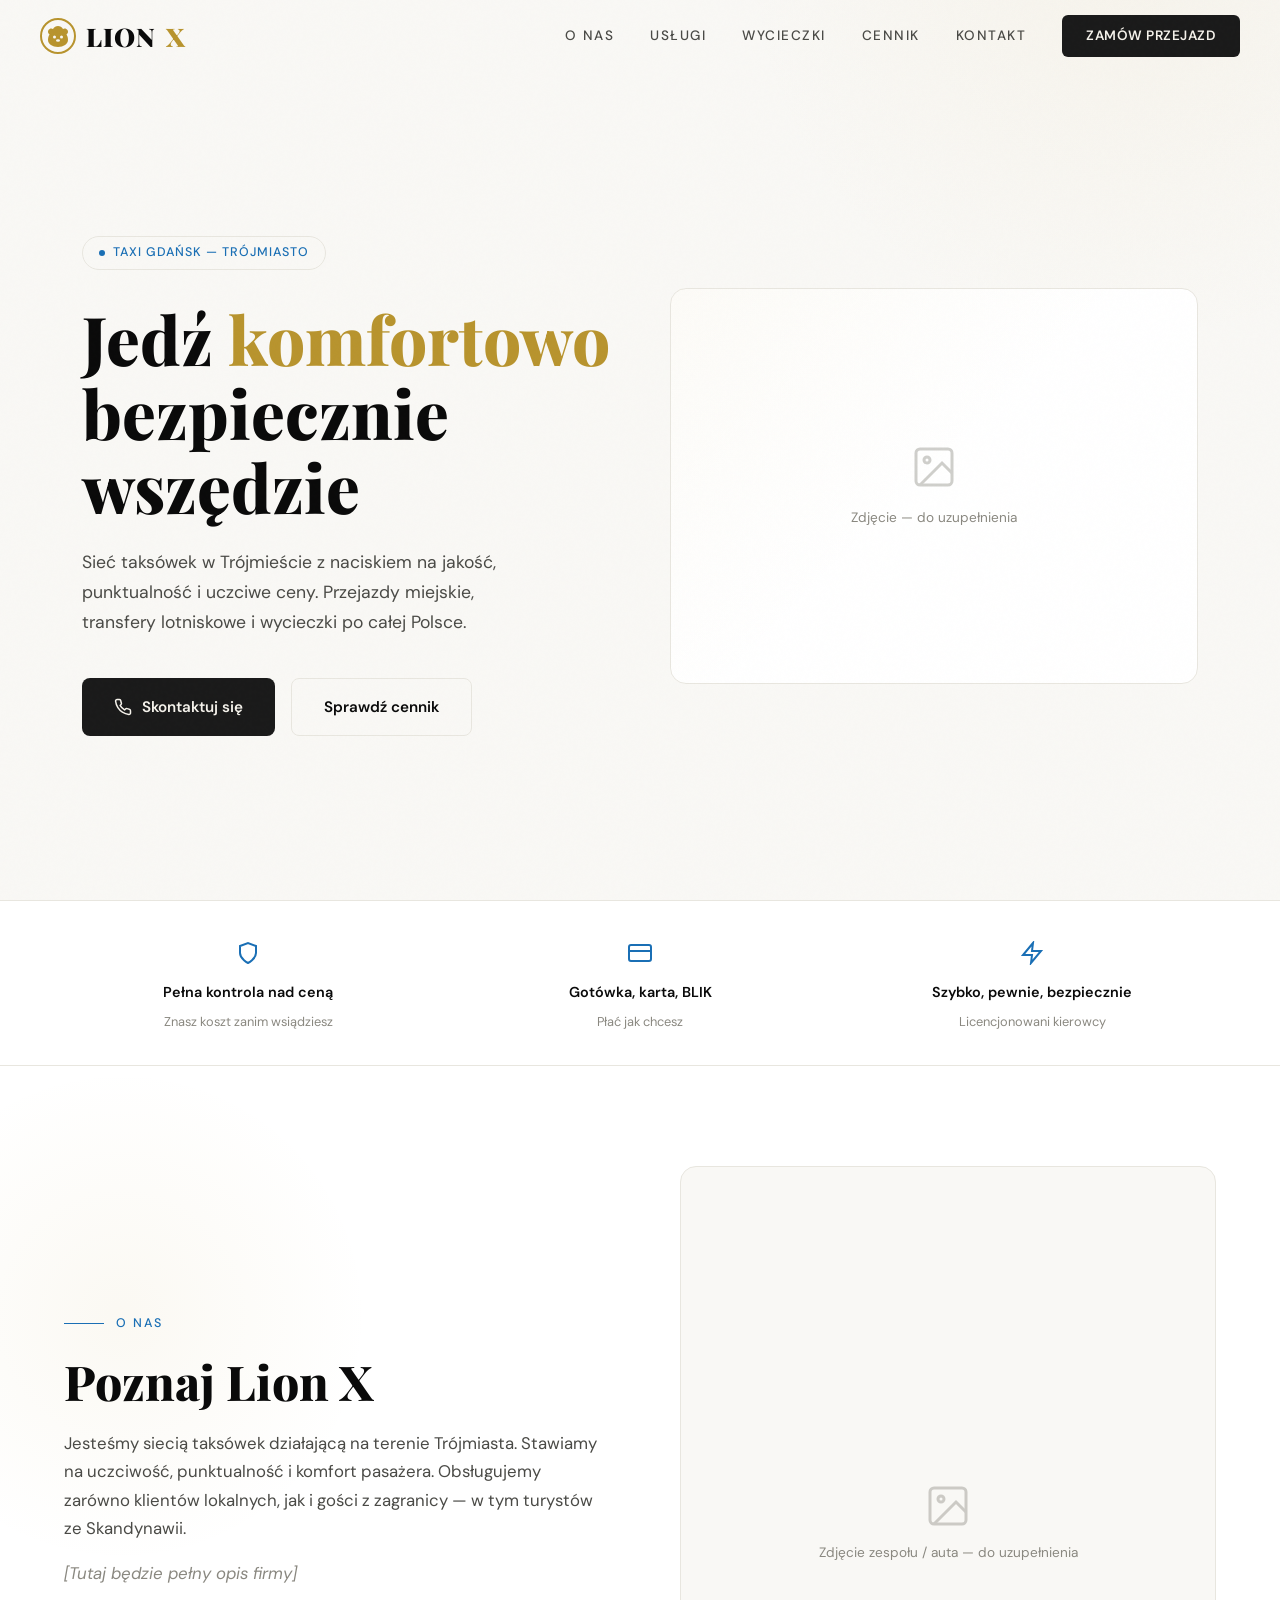
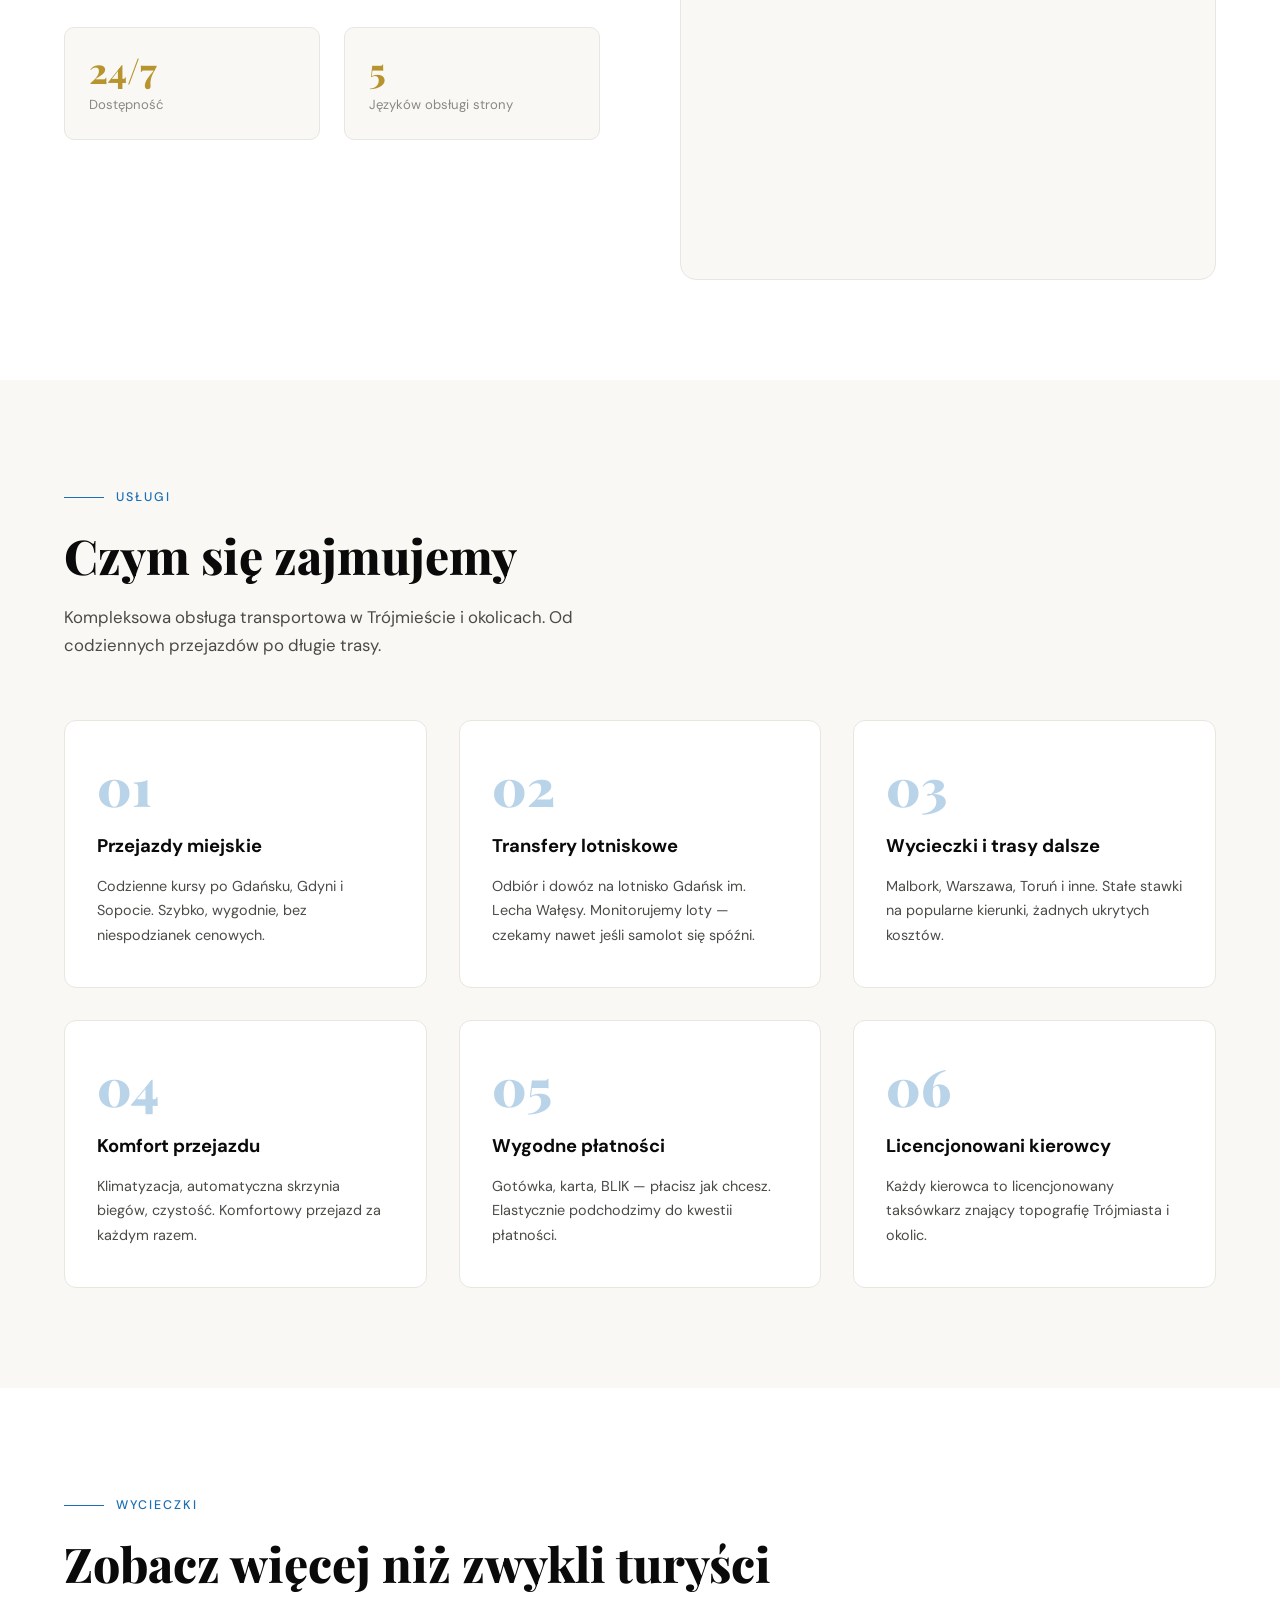
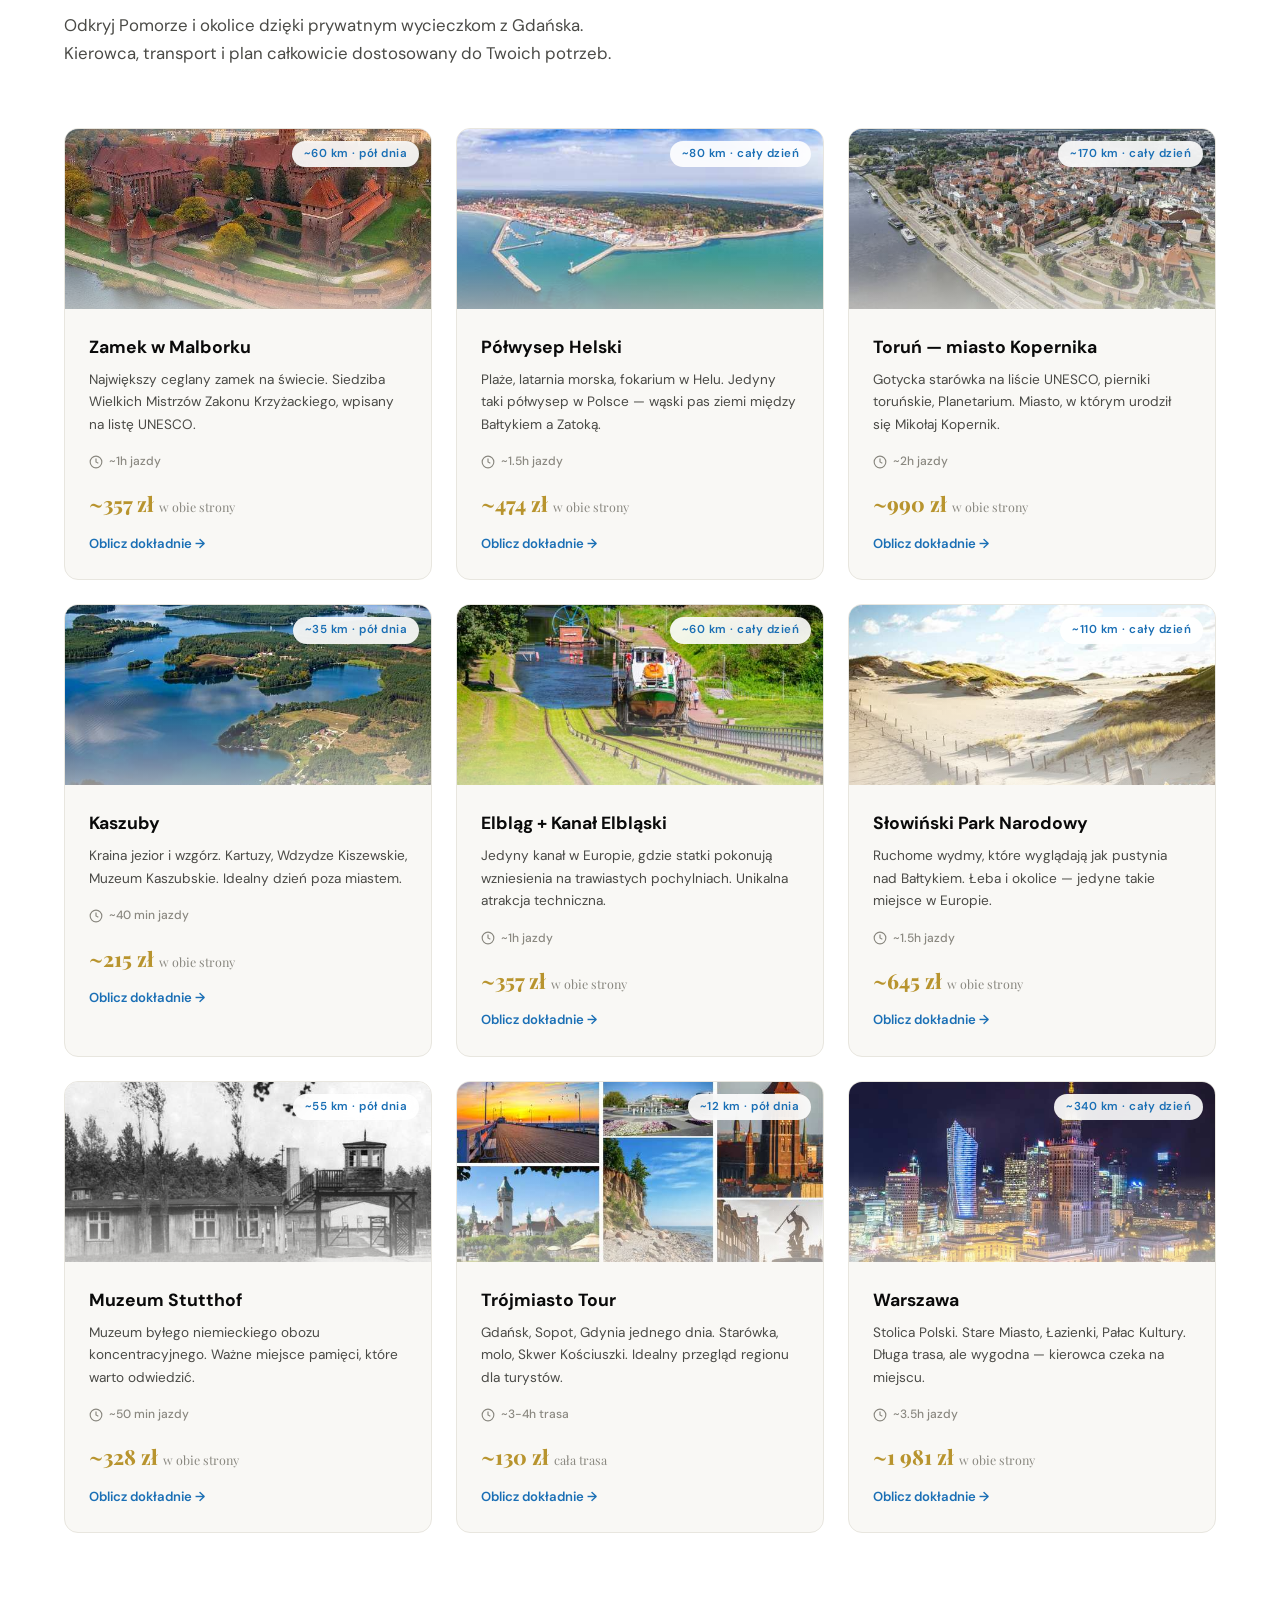
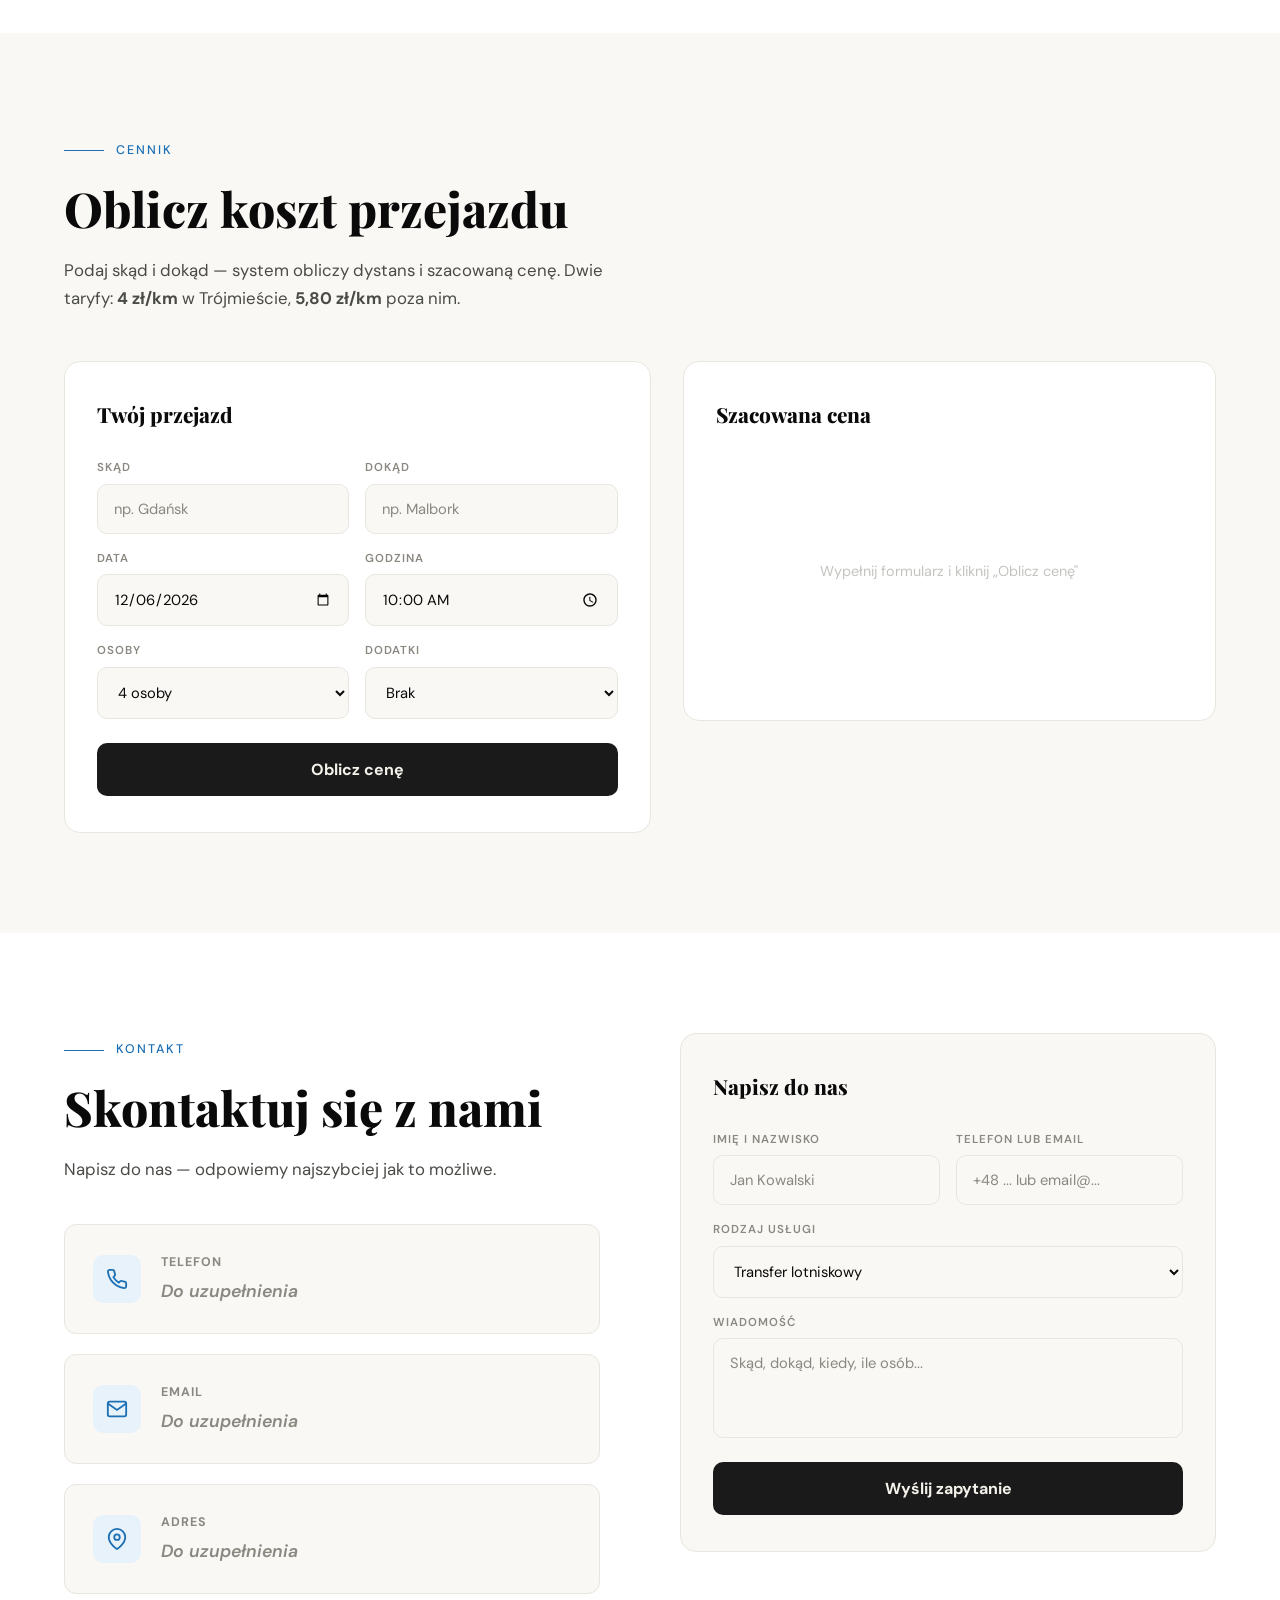
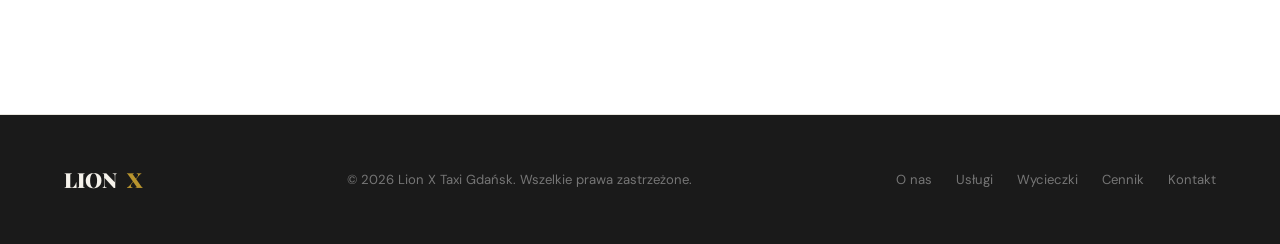
==== commit 3f5dd7b8: "gold numbers fix" ====
--- a/index.html
+++ b/index.html
@@ -10,54 +10,54 @@
 <link href="https://fonts.googleapis.com/css2?family=DM+Sans:ital,opsz,wght@0,9..40,300;0,9..40,400;0,9..40,500;0,9..40,600;0,9..40,700;1,9..40,400&family=Playfair+Display:wght@700;800;900&display=swap" rel="stylesheet">
 <style>
 *,*::before,*::after{margin:0;padding:0;box-sizing:border-box}
-:root{--black:#0a0a0a;--black-light:#141414;--gold:#c8a44e;--gold-light:#e2c46d;--gold-dark:#a8873a;--white:#f5f2eb;--white-dim:#b8b4ac;--gray:#6b6860;--gray-dark:#2a2a28;--font-display:'Playfair Display',Georgia,serif;--font-body:'DM Sans',system-ui,sans-serif;--max-width:1200px;--section-padding:100px 0}
+:root{--black:#f9f8f5;--black-light:#ffffff;--gold:#b8942e;--gold-light:#b8943e;--gold-dark:#96782a;--white:#0a0a0a;--white-dim:#4a4a46;--gray:#8a8880;--gray-dark:#e8e6df;--blue:#1a6fb5;--blue-light:#2a8fd8;--blue-pale:#e8f2fa;--font-display:'Playfair Display',Georgia,serif;--font-body:'DM Sans',system-ui,sans-serif;--max-width:1200px;--section-padding:100px 0}
 html{scroll-behavior:smooth;font-size:16px}
 body{font-family:var(--font-body);background:var(--black);color:var(--white);line-height:1.6;overflow-x:hidden;-webkit-font-smoothing:antialiased}
 a{color:inherit;text-decoration:none}ul{list-style:none}.container{max-width:var(--max-width);margin:0 auto;padding:0 24px}
-body::after{content:'';position:fixed;top:0;left:0;right:0;bottom:0;pointer-events:none;z-index:9999;opacity:.025;background-image:url("data:image/svg+xml,%3Csvg viewBox='0 0 256 256' xmlns='http://www.w3.org/2000/svg'%3E%3Cfilter id='n'%3E%3CfeTurbulence type='fractalNoise' baseFrequency='0.9' numOctaves='4' stitchTiles='stitch'/%3E%3C/filter%3E%3Crect width='100%25' height='100%25' filter='url(%23n)'/%3E%3C/svg%3E")}
+body::after{content:'';position:fixed;top:0;left:0;right:0;bottom:0;pointer-events:none;z-index:9999;opacity:.015;background-image:url("data:image/svg+xml,%3Csvg viewBox='0 0 256 256' xmlns='http://www.w3.org/2000/svg'%3E%3Cfilter id='n'%3E%3CfeTurbulence type='fractalNoise' baseFrequency='0.9' numOctaves='4' stitchTiles='stitch'/%3E%3C/filter%3E%3Crect width='100%25' height='100%25' filter='url(%23n)'/%3E%3C/svg%3E")}
 nav{position:fixed;top:0;left:0;right:0;z-index:1000;padding:0 24px;transition:background .4s}
-nav.scrolled{background:rgba(10,10,10,.92);backdrop-filter:blur(20px);-webkit-backdrop-filter:blur(20px)}
+nav.scrolled{background:rgba(249,248,245,.95);backdrop-filter:blur(20px);-webkit-backdrop-filter:blur(20px)}
 nav .nav-inner{max-width:var(--max-width);margin:0 auto;display:flex;align-items:center;justify-content:space-between;height:72px}
 .nav-logo{display:flex;align-items:center;gap:10px;font-family:var(--font-display);font-weight:900;font-size:1.6rem;letter-spacing:1px}
 .nav-logo svg{width:36px;height:36px}.nav-logo .x-mark{color:var(--gold)}
 .nav-links{display:flex;align-items:center;gap:36px}
 .nav-links a{font-size:.85rem;font-weight:500;text-transform:uppercase;letter-spacing:1.5px;color:var(--white-dim);transition:color .3s;position:relative;cursor:pointer}
-.nav-links a::after{content:'';position:absolute;bottom:-4px;left:0;width:0;height:1px;background:var(--gold);transition:width .3s}
+.nav-links a::after{content:'';position:absolute;bottom:-4px;left:0;width:0;height:1px;background:var(--blue);transition:width .3s}
 .nav-links a:hover{color:var(--white)}.nav-links a:hover::after{width:100%}
-.nav-cta{background:var(--gold);color:var(--black)!important;padding:10px 24px;border-radius:6px;font-weight:600!important;letter-spacing:.5px!important;transition:background .3s,transform .2s!important}
-.nav-cta::after{display:none!important}.nav-cta:hover{background:var(--gold-light);transform:translateY(-1px)}
+.nav-cta{background:#1a1a1a;color:#f5f2eb!important;padding:10px 24px;border-radius:6px;font-weight:600!important;letter-spacing:.5px!important;transition:background .3s,transform .2s!important}
+.nav-cta::after{display:none!important}.nav-cta:hover{background:#c8a44e;color:#0a0a0a!important;transform:translateY(-1px)}
 .hamburger{display:none;flex-direction:column;gap:5px;cursor:pointer;padding:8px;z-index:1001}
 .hamburger span{display:block;width:24px;height:2px;background:var(--white);transition:all .3s}
 .hamburger.active span:nth-child(1){transform:rotate(45deg) translate(5px,5px)}.hamburger.active span:nth-child(2){opacity:0}.hamburger.active span:nth-child(3){transform:rotate(-45deg) translate(5px,-5px)}
 .hero{min-height:100vh;display:flex;align-items:center;position:relative;overflow:hidden}
-.hero::before{content:'';position:absolute;top:-50%;right:-20%;width:800px;height:800px;background:radial-gradient(circle,rgba(200,164,78,.08) 0%,transparent 70%);pointer-events:none}
+.hero::before{content:'';position:absolute;top:-50%;right:-20%;width:800px;height:800px;background:radial-gradient(circle,rgba(200,164,78,.06) 0%,transparent 70%);pointer-events:none}
 .hero .container{display:grid;grid-template-columns:1fr 1fr;gap:60px;align-items:center;padding-top:72px}
 .hero-content{position:relative;z-index:2}
-.hero-badge{display:inline-flex;align-items:center;gap:8px;padding:6px 16px;border:1px solid var(--gray-dark);border-radius:100px;font-size:.78rem;font-weight:500;letter-spacing:1px;text-transform:uppercase;color:var(--gold);margin-bottom:32px;animation:fadeInUp .8s ease both}
-.hero-badge::before{content:'';width:6px;height:6px;background:var(--gold);border-radius:50%;animation:pulse 2s infinite}
+.hero-badge{display:inline-flex;align-items:center;gap:8px;padding:6px 16px;border:1px solid var(--gray-dark);border-radius:100px;font-size:.78rem;font-weight:500;letter-spacing:1px;text-transform:uppercase;color:var(--blue);margin-bottom:32px;animation:fadeInUp .8s ease both}
+.hero-badge::before{content:'';width:6px;height:6px;background:var(--blue);border-radius:50%;animation:pulse 2s infinite}
 .hero h1{font-family:var(--font-display);font-weight:800;font-size:clamp(2.8rem,5.5vw,4.2rem);line-height:1.1;margin-bottom:24px;animation:fadeInUp .8s ease .1s both}
 .hero h1 .hl{color:var(--gold)}
 .hero-sub{font-size:1.1rem;color:var(--white-dim);max-width:440px;margin-bottom:40px;line-height:1.7;animation:fadeInUp .8s ease .2s both}
 .hero-actions{display:flex;gap:16px;flex-wrap:wrap;animation:fadeInUp .8s ease .3s both}
 .btn{display:inline-flex;align-items:center;gap:10px;padding:16px 32px;border-radius:8px;font-weight:600;font-size:.95rem;transition:all .3s;cursor:pointer;border:none;font-family:var(--font-body)}
-.btn-p{background:var(--gold);color:var(--black)}.btn-p:hover{background:var(--gold-light);transform:translateY(-2px);box-shadow:0 8px 30px rgba(200,164,78,.3)}
-.btn-s{background:transparent;color:var(--white);border:1px solid var(--gray-dark)}.btn-s:hover{border-color:var(--gold);color:var(--gold);transform:translateY(-2px)}
+.btn-p{background:#1a1a1a;color:#f5f2eb}.btn-p:hover{background:#c8a44e;color:#0a0a0a;transform:translateY(-2px);box-shadow:0 8px 30px rgba(184,148,46,.4)}
+.btn-s{background:transparent;color:var(--white);border:1px solid var(--gray-dark)}.btn-s:hover{border-color:var(--blue);color:var(--blue);transform:translateY(-2px)}
 .hero-visual{position:relative;display:flex;align-items:center;justify-content:center;animation:fadeInUp .8s ease .4s both}
 .hero-img-ph{width:100%;aspect-ratio:4/3;background:var(--black-light);border-radius:16px;border:1px solid var(--gray-dark);display:flex;align-items:center;justify-content:center;flex-direction:column;gap:16px;color:var(--gray);font-size:.85rem;position:relative;overflow:hidden}
-.hero-img-ph::before{content:'';position:absolute;inset:0;background:linear-gradient(135deg,rgba(200,164,78,.03) 0%,transparent 50%)}
+.hero-img-ph::before{content:'';position:absolute;inset:0;background:linear-gradient(135deg,rgba(184,148,46,.04) 0%,transparent 50%)}
 .hero-img-ph svg{width:48px;height:48px;opacity:.4}
 .trust-bar{border-top:1px solid var(--gray-dark);border-bottom:1px solid var(--gray-dark);padding:32px 0;background:var(--black-light)}
 .trust-bar .container{display:grid;grid-template-columns:repeat(3,1fr);gap:24px;text-align:center}
 .trust-item{display:flex;flex-direction:column;align-items:center;gap:8px}
-.trust-icon{width:40px;height:40px;display:flex;align-items:center;justify-content:center;color:var(--gold)}
+.trust-icon{width:40px;height:40px;display:flex;align-items:center;justify-content:center;color:var(--blue)}
 .trust-item h4{font-size:.9rem;font-weight:600}.trust-item p{font-size:.8rem;color:var(--gray)}
 .section{padding:var(--section-padding)}
-.section-label{display:inline-flex;align-items:center;gap:12px;font-size:.78rem;font-weight:500;letter-spacing:2px;text-transform:uppercase;color:var(--gold);margin-bottom:20px}
-.section-label::before{content:'';width:40px;height:1px;background:var(--gold)}
+.section-label{display:inline-flex;align-items:center;gap:12px;font-size:.78rem;font-weight:500;letter-spacing:2px;text-transform:uppercase;color:var(--blue);margin-bottom:20px}
+.section-label::before{content:'';width:40px;height:1px;background:var(--blue)}
 .section-title{font-family:var(--font-display);font-weight:800;font-size:clamp(2rem,4vw,3rem);line-height:1.15;margin-bottom:20px}
 .section-desc{font-size:1.05rem;color:var(--white-dim);max-width:560px;line-height:1.7}
 .about{background:var(--black-light);position:relative;overflow:hidden}
-.about::before{content:'';position:absolute;top:0;left:-10%;width:500px;height:500px;background:radial-gradient(circle,rgba(200,164,78,.04) 0%,transparent 70%);pointer-events:none}
+.about::before{content:'';position:absolute;top:0;left:-10%;width:500px;height:500px;background:radial-gradient(circle,rgba(184,148,46,.06) 0%,transparent 70%);pointer-events:none}
 .about .container{display:grid;grid-template-columns:1fr 1fr;gap:80px;align-items:center}
 .about-content{position:relative;z-index:2}
 .about-stats{display:grid;grid-template-columns:repeat(2,1fr);gap:24px;margin-top:40px}
@@ -67,23 +67,23 @@
 .about-img-ph{width:100%;aspect-ratio:3/4;background:var(--black);border-radius:16px;border:1px solid var(--gray-dark);display:flex;align-items:center;justify-content:center;color:var(--gray);font-size:.85rem;flex-direction:column;gap:12px}
 .services{background:var(--black)}.services-grid{display:grid;grid-template-columns:repeat(3,1fr);gap:32px;margin-top:60px}
 .srv-card{padding:40px 32px;border-radius:12px;background:var(--black-light);border:1px solid var(--gray-dark);transition:all .4s;position:relative;overflow:hidden}
-.srv-card::before{content:'';position:absolute;top:0;left:0;right:0;height:2px;background:linear-gradient(90deg,var(--gold),transparent);opacity:0;transition:opacity .4s}
-.srv-card:hover{border-color:rgba(200,164,78,.3);transform:translateY(-4px)}.srv-card:hover::before{opacity:1}
-.srv-num{font-family:var(--font-display);font-size:3.2rem;font-weight:900;color:var(--gold);opacity:.25;line-height:1;margin-bottom:20px}
+.srv-card::before{content:'';position:absolute;top:0;left:0;right:0;height:2px;background:linear-gradient(90deg,var(--blue),transparent);opacity:0;transition:opacity .4s}
+.srv-card:hover{border-color:rgba(26,111,181,.3);transform:translateY(-4px)}.srv-card:hover::before{opacity:1}
+.srv-num{font-family:var(--font-display);font-size:3.2rem;font-weight:900;color:var(--blue);opacity:.3;line-height:1;margin-bottom:20px}
 .srv-card h3{font-size:1.15rem;font-weight:700;margin-bottom:12px}.srv-card p{font-size:.9rem;color:var(--white-dim);line-height:1.7}
 .trips{background:var(--black-light)}.trips-grid{display:grid;grid-template-columns:repeat(3,1fr);gap:24px;margin-top:60px}
 .trip-card{border-radius:14px;background:var(--black);border:1px solid var(--gray-dark);overflow:hidden;transition:all .4s;cursor:pointer}
-.trip-card:hover{border-color:rgba(200,164,78,.3);transform:translateY(-4px)}
+.trip-card:hover{border-color:rgba(26,111,181,.3);transform:translateY(-4px)}
 .trip-img{height:180px;position:relative;overflow:hidden}
 .trip-img img{width:100%;height:100%;object-fit:cover;transition:transform .6s}.trip-card:hover .trip-img img{transform:scale(1.05)}
-.trip-img-gradient{position:absolute;inset:0;background:linear-gradient(to top,rgba(10,10,10,.6) 0%,transparent 50%)}
-.trip-badge{position:absolute;top:12px;right:12px;background:rgba(10,10,10,.8);backdrop-filter:blur(8px);padding:4px 12px;border-radius:100px;font-size:.72rem;font-weight:600;color:var(--gold);letter-spacing:.5px}
+.trip-img-gradient{position:absolute;inset:0;background:linear-gradient(to top,rgba(248,247,244,.6) 0%,transparent 50%)}
+.trip-badge{position:absolute;top:12px;right:12px;background:rgba(255,255,255,.9);backdrop-filter:blur(8px);padding:4px 12px;border-radius:100px;font-size:.72rem;font-weight:600;color:var(--blue);letter-spacing:.5px}
 .trip-body{padding:24px}.trip-body h3{font-size:1.1rem;font-weight:700;margin-bottom:8px}
 .trip-body p{font-size:.85rem;color:var(--white-dim);line-height:1.65;margin-bottom:16px}
 .trip-meta{display:flex;gap:16px;flex-wrap:wrap;margin-bottom:16px}
 .trip-tag{display:inline-flex;align-items:center;gap:6px;font-size:.75rem;color:var(--gray);font-weight:500}.trip-tag svg{width:14px;height:14px}
 .trip-price{font-family:var(--font-display);font-size:1.3rem;font-weight:800;color:var(--gold)}.trip-price span{font-size:.78rem;font-weight:400;color:var(--gray)}
-.trip-cta{display:inline-flex;align-items:center;gap:8px;margin-top:12px;font-size:.82rem;font-weight:600;color:var(--gold);transition:gap .3s}.trip-card:hover .trip-cta{gap:12px}
+.trip-cta{display:inline-flex;align-items:center;gap:8px;margin-top:12px;font-size:.82rem;font-weight:600;color:var(--blue);transition:gap .3s}.trip-card:hover .trip-cta{gap:12px}
 .calculator{background:var(--black)}.calc-grid{display:grid;grid-template-columns:1.1fr 1fr;gap:32px;margin-top:48px;align-items:start}
 .calc-form,.calc-result{background:var(--black-light);border:1px solid var(--gray-dark);border-radius:16px;padding:36px 32px}
 .calc-form h3,.calc-result h3{font-family:var(--font-display);font-size:1.3rem;font-weight:800;margin-bottom:28px}
@@ -91,35 +91,35 @@
 .form-group{display:flex;flex-direction:column;gap:6px}
 .form-group label{font-size:.72rem;font-weight:600;text-transform:uppercase;letter-spacing:1px;color:var(--gray)}
 .form-group input,.form-group select,.form-group textarea{background:var(--black);border:1px solid var(--gray-dark);border-radius:10px;padding:14px 16px;font-family:var(--font-body);font-size:.92rem;color:var(--white);outline:none;transition:border-color .2s;resize:none}
-.form-group input:focus,.form-group select:focus,.form-group textarea:focus{border-color:var(--gold);box-shadow:0 0 0 3px rgba(200,164,78,.1)}
+.form-group input:focus,.form-group select:focus,.form-group textarea:focus{border-color:var(--blue);box-shadow:0 0 0 3px rgba(26,111,181,.12)}
 .form-group input::placeholder,.form-group textarea::placeholder{color:var(--gray)}.form-group select option{background:var(--black);color:var(--white)}
-.calc-btn,.contact-btn{width:100%;background:var(--gold);color:var(--black);border:none;border-radius:10px;padding:16px;font-family:var(--font-body);font-size:1rem;font-weight:700;cursor:pointer;transition:all .2s;margin-top:8px}
-.calc-btn:hover,.contact-btn:hover{background:var(--gold-light);transform:translateY(-1px)}
+.calc-btn,.contact-btn{width:100%;background:#1a1a1a;color:#f5f2eb;border:none;border-radius:10px;padding:16px;font-family:var(--font-body);font-size:1rem;font-weight:700;cursor:pointer;transition:all .2s;margin-top:8px}
+.calc-btn:hover,.contact-btn:hover{background:#c8a44e;color:#0a0a0a;transform:translateY(-1px)}
 .calc-result{min-height:360px;display:flex;flex-direction:column}
 .res-empty{flex:1;display:flex;align-items:center;justify-content:center;text-align:center;color:var(--gray);font-size:.9rem;opacity:.5}
 .res-data{display:none;flex-direction:column;gap:20px}.res-data.show{display:flex}
 .res-route{background:var(--black);border-radius:12px;padding:16px 20px;font-size:.88rem;color:var(--white-dim);line-height:1.6}
 .res-route strong{color:var(--white);font-weight:700;display:block;margin-bottom:4px;font-size:1rem}
-.price-box{background:linear-gradient(135deg,var(--gold-dark),var(--gold));border-radius:14px;padding:24px;display:flex;align-items:center;justify-content:space-between}
-.price-lbl{font-size:.72rem;font-weight:600;color:rgba(0,0,0,.5);text-transform:uppercase;letter-spacing:1px}
-.price-val{font-family:var(--font-display);font-size:2.8rem;font-weight:900;color:var(--black);line-height:1}
-.price-note{font-size:.72rem;color:rgba(0,0,0,.4);margin-top:2px}
-.price-dist{font-family:var(--font-display);font-size:1.6rem;font-weight:800;color:rgba(0,0,0,.6);text-align:right}
+.price-box{background:linear-gradient(135deg,#1a1a1a,#2a2a28);border-radius:14px;padding:24px;display:flex;align-items:center;justify-content:space-between}
+.price-lbl{font-size:.72rem;font-weight:600;color:rgba(255,255,255,.5);text-transform:uppercase;letter-spacing:1px}
+.price-val{font-family:var(--font-display);font-size:2.8rem;font-weight:900;color:#c8a44e;line-height:1}
+.price-note{font-size:.72rem;color:rgba(255,255,255,.4);margin-top:2px}
+.price-dist{font-family:var(--font-display);font-size:1.6rem;font-weight:800;color:rgba(255,255,255,.6);text-align:right}
 .t-breakdown{display:flex;flex-direction:column}
 .t-row{display:flex;justify-content:space-between;padding:12px 0;border-bottom:1px solid var(--gray-dark);font-size:.86rem;color:var(--white-dim)}
 .t-row:last-child{border-bottom:none;font-weight:700;color:var(--white)}.t-row span:last-child{font-weight:600;color:var(--white)}
-.tariff-ind{display:inline-flex;align-items:center;gap:8px;padding:6px 14px;background:var(--black);border-radius:8px;font-size:.78rem;font-weight:600;color:var(--gold)}
+.tariff-ind{display:inline-flex;align-items:center;gap:8px;padding:6px 14px;background:var(--blue-pale);border-radius:8px;font-size:.78rem;font-weight:600;color:var(--blue)}
 .disclaimer{font-size:.72rem;color:var(--gray);line-height:1.5;padding-top:12px;border-top:1px solid var(--gray-dark)}
-.res-book{width:100%;background:var(--gold);color:var(--black);border:none;border-radius:10px;padding:14px;font-family:var(--font-body);font-size:.95rem;font-weight:700;cursor:pointer;transition:all .2s;display:inline-block;text-align:center}
-.res-book:hover{background:var(--gold-light)}
+.res-book{width:100%;background:#1a1a1a;color:#f5f2eb;border:none;border-radius:10px;padding:14px;font-family:var(--font-body);font-size:.95rem;font-weight:700;cursor:pointer;transition:all .2s;display:inline-block;text-align:center}
+.res-book:hover{background:#c8a44e;color:#0a0a0a}
 .ac-wrap{position:relative}.ac-list{position:absolute;top:100%;left:0;right:0;z-index:50;background:var(--black);border:1px solid var(--gray-dark);border-radius:10px;max-height:200px;overflow-y:auto;display:none;margin-top:4px}
-.ac-list.open{display:block}.ac-item{padding:10px 16px;font-size:.88rem;cursor:pointer;transition:background .15s;color:var(--white-dim);border-bottom:1px solid var(--gray-dark)}
-.ac-item:last-child{border-bottom:none}.ac-item:hover,.ac-item.active{background:var(--gray-dark);color:var(--white)}
+.ac-list.open{display:block}.ac-item{padding:10px 16px;font-size:.88rem;cursor:pointer;transition:background .15s;color:#4a4a46;border-bottom:1px solid #e8e6df}
+.ac-item:last-child{border-bottom:none}.ac-item:hover,.ac-item.active{background:var(--blue-pale);color:var(--blue)}
 /* CONTACT */
 .contact{background:var(--black-light)}.contact .container{display:grid;grid-template-columns:1fr 1fr;gap:80px;align-items:start}
 .c-method{padding:28px;border-radius:12px;background:var(--black);border:1px solid var(--gray-dark);margin-bottom:20px;display:flex;align-items:center;gap:20px;transition:border-color .3s}
-.c-method:hover{border-color:var(--gold)}
-.c-method-icon{width:48px;height:48px;border-radius:10px;background:rgba(200,164,78,.1);display:flex;align-items:center;justify-content:center;color:var(--gold);flex-shrink:0}
+.c-method:hover{border-color:var(--blue)}
+.c-method-icon{width:48px;height:48px;border-radius:10px;background:var(--blue-pale);display:flex;align-items:center;justify-content:center;color:var(--blue);flex-shrink:0}
 .c-method h4{font-size:.78rem;text-transform:uppercase;letter-spacing:1px;color:var(--gray);margin-bottom:4px}
 .c-method p,.c-method a{font-size:1.1rem;font-weight:600}.c-method a{color:var(--white);transition:color .3s}.c-method a:hover{color:var(--gold)}
 /* CONTACT FORM */
@@ -128,22 +128,22 @@
 .contact-form .form-group textarea{height:100px}
 .form-success{display:none;text-align:center;padding:40px 20px;color:var(--gold);font-size:1.1rem;font-weight:600}
 .form-success svg{width:48px;height:48px;margin-bottom:16px;opacity:.8}
-footer{padding:48px 0;border-top:1px solid var(--gray-dark);background:var(--black)}
+footer{padding:48px 0;border-top:1px solid var(--gray-dark);background:#1a1a1a}
 .footer-inner{display:flex;justify-content:space-between;align-items:center}
 .footer-logo{display:flex;align-items:center;gap:10px;font-family:var(--font-display);font-weight:900;font-size:1.3rem}
-.footer-logo .x-mark{color:var(--gold)}.footer-copy{font-size:.82rem;color:var(--gray)}
-.footer-links{display:flex;gap:24px}.footer-links a{font-size:.82rem;color:var(--gray);transition:color .3s}.footer-links a:hover{color:var(--gold)}
+.footer-logo{color:#f5f2eb}.footer-logo .x-mark{color:var(--gold)}.footer-copy{font-size:.82rem;color:rgba(255,255,255,.4)}
+.footer-links{display:flex;gap:24px}.footer-links a{font-size:.82rem;color:rgba(255,255,255,.4);transition:color .3s}.footer-links a:hover{color:var(--gold)}
 @keyframes fadeInUp{from{opacity:0;transform:translateY(24px)}to{opacity:1;transform:translateY(0)}}
 @keyframes pulse{0%,100%{opacity:1}50%{opacity:.4}}
 .reveal{opacity:0;transform:translateY(30px);transition:opacity .7s ease,transform .7s ease}.reveal.visible{opacity:1;transform:translateY(0)}
 @media(max-width:1024px){.services-grid,.trips-grid{grid-template-columns:repeat(2,1fr)}.about .container,.contact .container,.calc-grid{grid-template-columns:1fr;gap:48px}}
-@media(max-width:768px){:root{--section-padding:64px 0}.nav-links{display:none;position:fixed;top:0;left:0;right:0;bottom:0;background:var(--black);flex-direction:column;justify-content:center;align-items:center;gap:32px;z-index:999}.nav-links.open{display:flex}.nav-links a{font-size:1.2rem}.hamburger{display:flex}.hero .container{grid-template-columns:1fr;gap:40px;padding-top:120px;padding-bottom:40px}.hero-visual{order:-1}.hero h1{font-size:2.4rem}.trust-bar .container{grid-template-columns:1fr;gap:20px}.services-grid,.trips-grid{grid-template-columns:1fr}.form-row{grid-template-columns:1fr}.hero-actions{flex-direction:column}.btn{width:100%;justify-content:center}.footer-inner{flex-direction:column;gap:24px;text-align:center}.footer-links{justify-content:center}}
+@media(max-width:768px){:root{--section-padding:64px 0}.nav-links{display:none;position:fixed;top:0;left:0;right:0;bottom:0;background:#f9f8f5;flex-direction:column;justify-content:center;align-items:center;gap:32px;z-index:999}.nav-links.open{display:flex}.nav-links a{font-size:1.2rem}.hamburger{display:flex}.hero .container{grid-template-columns:1fr;gap:40px;padding-top:120px;padding-bottom:40px}.hero-visual{order:-1}.hero h1{font-size:2.4rem}.trust-bar .container{grid-template-columns:1fr;gap:20px}.services-grid,.trips-grid{grid-template-columns:1fr}.form-row{grid-template-columns:1fr}.hero-actions{flex-direction:column}.btn{width:100%;justify-content:center}.footer-inner{flex-direction:column;gap:24px;text-align:center}.footer-links{justify-content:center}}
 </style>
 </head>
 <body>
 
 <nav id="navbar"><div class="nav-inner">
-<a href="#" class="nav-logo"><svg viewBox="0 0 36 36" fill="none" xmlns="http://www.w3.org/2000/svg"><circle cx="18" cy="18" r="17" stroke="#c8a44e" stroke-width="2"/><path d="M18 8c-2 0-4 1-5 3-1.5-1-3.5-.5-4.5 1s-.5 3.5 1 4.5C8.5 18 8 20 8 22c0 4 4.5 7 10 7s10-3 10-7c0-2-.5-4-1.5-5.5 1.5-1 2-3 1-4.5s-3-2-4.5-1c-1-2-3-3-5-3z" fill="#c8a44e"/><circle cx="14.5" cy="19" r="1.5" fill="#0a0a0a"/><circle cx="21.5" cy="19" r="1.5" fill="#0a0a0a"/><ellipse cx="18" cy="22.5" rx="2" ry="1.2" fill="#0a0a0a"/></svg>LION<span class="x-mark">X</span></a>
+<a href="#" class="nav-logo"><svg viewBox="0 0 36 36" fill="none" xmlns="http://www.w3.org/2000/svg"><circle cx="18" cy="18" r="17" stroke="#b8942e" stroke-width="2"/><path d="M18 8c-2 0-4 1-5 3-1.5-1-3.5-.5-4.5 1s-.5 3.5 1 4.5C8.5 18 8 20 8 22c0 4 4.5 7 10 7s10-3 10-7c0-2-.5-4-1.5-5.5 1.5-1 2-3 1-4.5s-3-2-4.5-1c-1-2-3-3-5-3z" fill="#b8942e"/><circle cx="14.5" cy="19" r="1.5" fill="#f8f7f4"/><circle cx="21.5" cy="19" r="1.5" fill="#f8f7f4"/><ellipse cx="18" cy="22.5" rx="2" ry="1.2" fill="#f8f7f4"/></svg>LION<span class="x-mark">X</span></a>
 <div class="nav-links" id="navLinks"><a href="#o-nas">O nas</a><a href="#uslugi">Usługi</a><a href="#wycieczki">Wycieczki</a><a href="#cennik">Cennik</a><a href="#kontakt">Kontakt</a><a href="#kontakt" class="nav-cta">Zamów przejazd</a></div>
 <div class="hamburger" id="hamburger" onclick="toggleMenu()"><span></span><span></span><span></span></div>
 </div></nav>
@@ -190,7 +190,7 @@
 <div class="srv-card reveal"><div class="srv-num">06</div><h3>Licencjonowani kierowcy</h3><p>Każdy kierowca to licencjonowany taksówkarz znający topografię Trójmiasta i okolic.</p></div>
 </div></div></section>
 <section class="trips section" id="wycieczki"><div class="container">
-<div class="section-label reveal">Wycieczki</div><h2 class="section-title reveal">Odkryj Pomorze i nie tylko</h2><p class="section-desc reveal">Organizujemy wycieczki z Gdańska. Kierowca, transport i elastyczny plan — ty wybierasz co chcesz zobaczyć.</p>
+<div class="section-label reveal">Wycieczki</div><h2 class="section-title reveal">Zobacz więcej niż zwykli turyści</h2><p class="section-desc reveal">Odkryj Pomorze i okolice dzięki prywatnym wycieczkom z Gdańska. Kierowca, transport i plan całkowicie dostosowany do Twoich potrzeb.</p>
 <div class="trips-grid">
 <div class="trip-card reveal" onclick="fillCalc('Gdańsk','Malbork')"><div class="trip-img"><img src="img/malbork.jpg" alt="Zamek w Malborku"><div class="trip-img-gradient"></div><span class="trip-badge">~60 km · pół dnia</span></div><div class="trip-body"><h3>Zamek w Malborku</h3><p>Największy ceglany zamek na świecie. Siedziba Wielkich Mistrzów Zakonu Krzyżackiego, wpisany na listę UNESCO.</p><div class="trip-meta"><span class="trip-tag"><svg viewBox="0 0 24 24" fill="none" stroke="currentColor" stroke-width="2"><circle cx="12" cy="12" r="10"/><polyline points="12 6 12 12 16 14"/></svg>~1h jazdy</span></div><div class="trip-price">~357 zł <span>w obie strony</span></div><div class="trip-cta">Oblicz dokładnie →</div></div></div>
 <div class="trip-card reveal" onclick="fillCalc('Gdańsk','Hel')"><div class="trip-img"><img src="img/hel.jpg" alt="Półwysep Helski"><div class="trip-img-gradient"></div><span class="trip-badge">~80 km · cały dzień</span></div><div class="trip-body"><h3>Półwysep Helski</h3><p>Plaże, latarnia morska, fokarium w Helu. Jedyny taki półwysep w Polsce — wąski pas ziemi między Bałtykiem a Zatoką.</p><div class="trip-meta"><span class="trip-tag"><svg viewBox="0 0 24 24" fill="none" stroke="currentColor" stroke-width="2"><circle cx="12" cy="12" r="10"/><polyline points="12 6 12 12 16 14"/></svg>~1.5h jazdy</span></div><div class="trip-price">~474 zł <span>w obie strony</span></div><div class="trip-cta">Oblicz dokładnie →</div></div></div>
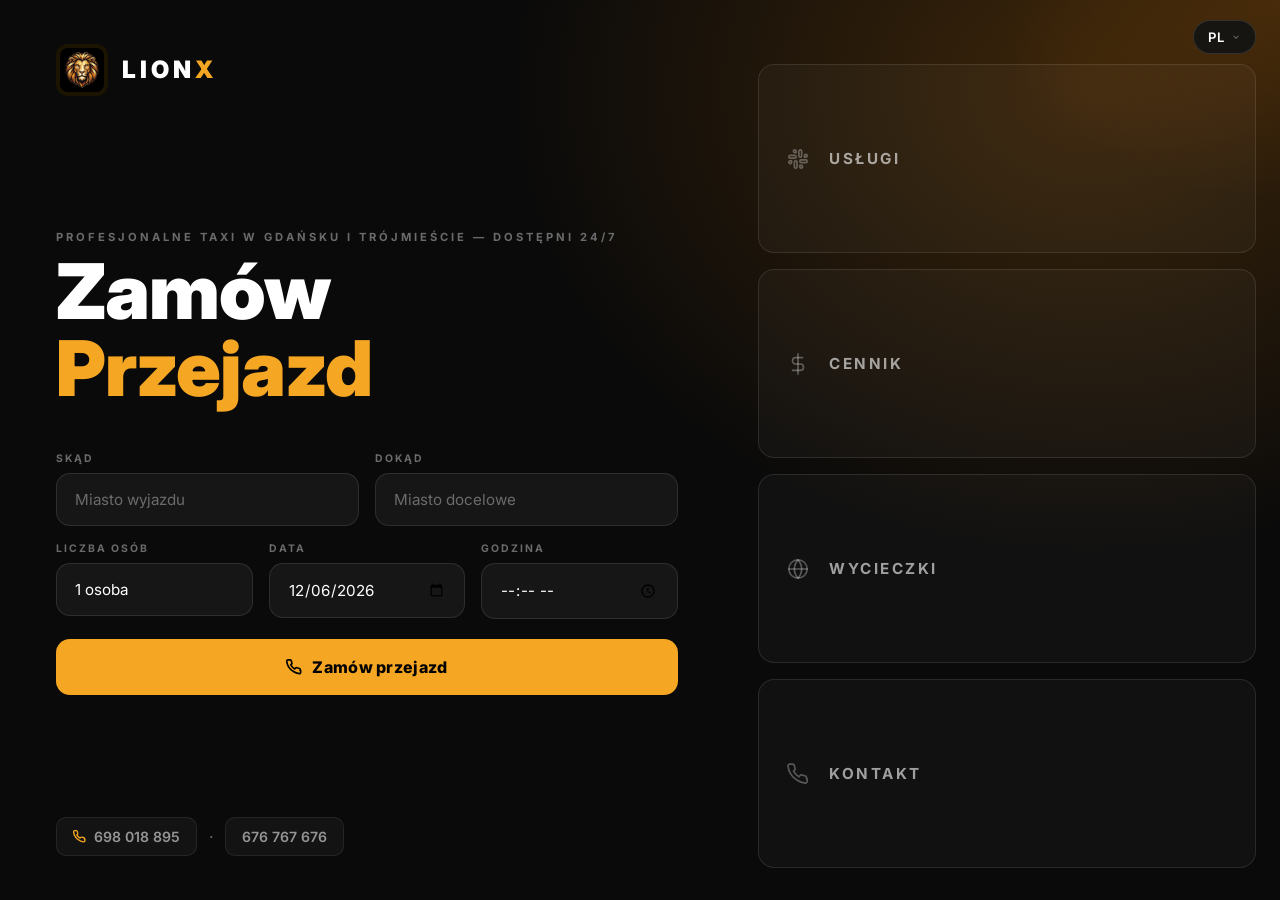
==== commit 822e1951: "first commit" ====
--- a/index.html
+++ b/index.html
@@ -2,266 +2,204 @@
 <html lang="pl">
 <head>
 <meta charset="UTF-8">
-<meta name="viewport" content="width=device-width, initial-scale=1.0">
-<title>Lion X — Taxi Gdańsk | Komfortowe przejazdy po Trójmieście</title>
-<meta name="description" content="Lion X Taxi Gdańsk — komfortowe, bezpieczne przejazdy po Trójmieście i nie tylko.">
+<meta name="viewport" content="width=device-width, initial-scale=1.0, user-scalable=no">
+<title>Lion X Taxi — Gdańsk</title>
+<meta name="description" content="Lion X Taxi Gdańsk — komfortowe przejazdy po Trójmieście i nie tylko.">
 <link rel="preconnect" href="https://fonts.googleapis.com">
 <link rel="preconnect" href="https://fonts.gstatic.com" crossorigin>
-<link href="https://fonts.googleapis.com/css2?family=DM+Sans:ital,opsz,wght@0,9..40,300;0,9..40,400;0,9..40,500;0,9..40,600;0,9..40,700;1,9..40,400&family=Playfair+Display:wght@700;800;900&display=swap" rel="stylesheet">
-<style>
-*,*::before,*::after{margin:0;padding:0;box-sizing:border-box}
-:root{--black:#f9f8f5;--black-light:#ffffff;--gold:#b8942e;--gold-light:#b8943e;--gold-dark:#96782a;--white:#0a0a0a;--white-dim:#4a4a46;--gray:#8a8880;--gray-dark:#e8e6df;--blue:#1a6fb5;--blue-light:#2a8fd8;--blue-pale:#e8f2fa;--font-display:'Playfair Display',Georgia,serif;--font-body:'DM Sans',system-ui,sans-serif;--max-width:1200px;--section-padding:100px 0}
-html{scroll-behavior:smooth;font-size:16px}
-body{font-family:var(--font-body);background:var(--black);color:var(--white);line-height:1.6;overflow-x:hidden;-webkit-font-smoothing:antialiased}
-a{color:inherit;text-decoration:none}ul{list-style:none}.container{max-width:var(--max-width);margin:0 auto;padding:0 24px}
-body::after{content:'';position:fixed;top:0;left:0;right:0;bottom:0;pointer-events:none;z-index:9999;opacity:.015;background-image:url("data:image/svg+xml,%3Csvg viewBox='0 0 256 256' xmlns='http://www.w3.org/2000/svg'%3E%3Cfilter id='n'%3E%3CfeTurbulence type='fractalNoise' baseFrequency='0.9' numOctaves='4' stitchTiles='stitch'/%3E%3C/filter%3E%3Crect width='100%25' height='100%25' filter='url(%23n)'/%3E%3C/svg%3E")}
-nav{position:fixed;top:0;left:0;right:0;z-index:1000;padding:0 24px;transition:background .4s}
-nav.scrolled{background:rgba(249,248,245,.95);backdrop-filter:blur(20px);-webkit-backdrop-filter:blur(20px)}
-nav .nav-inner{max-width:var(--max-width);margin:0 auto;display:flex;align-items:center;justify-content:space-between;height:72px}
-.nav-logo{display:flex;align-items:center;gap:10px;font-family:var(--font-display);font-weight:900;font-size:1.6rem;letter-spacing:1px}
-.nav-logo svg{width:36px;height:36px}.nav-logo .x-mark{color:var(--gold)}
-.nav-links{display:flex;align-items:center;gap:36px}
-.nav-links a{font-size:.85rem;font-weight:500;text-transform:uppercase;letter-spacing:1.5px;color:var(--white-dim);transition:color .3s;position:relative;cursor:pointer}
-.nav-links a::after{content:'';position:absolute;bottom:-4px;left:0;width:0;height:1px;background:var(--blue);transition:width .3s}
-.nav-links a:hover{color:var(--white)}.nav-links a:hover::after{width:100%}
-.nav-cta{background:#1a1a1a;color:#f5f2eb!important;padding:10px 24px;border-radius:6px;font-weight:600!important;letter-spacing:.5px!important;transition:background .3s,transform .2s!important}
-.nav-cta::after{display:none!important}.nav-cta:hover{background:#c8a44e;color:#0a0a0a!important;transform:translateY(-1px)}
-.hamburger{display:none;flex-direction:column;gap:5px;cursor:pointer;padding:8px;z-index:1001}
-.hamburger span{display:block;width:24px;height:2px;background:var(--white);transition:all .3s}
-.hamburger.active span:nth-child(1){transform:rotate(45deg) translate(5px,5px)}.hamburger.active span:nth-child(2){opacity:0}.hamburger.active span:nth-child(3){transform:rotate(-45deg) translate(5px,-5px)}
-.hero{min-height:100vh;display:flex;align-items:center;position:relative;overflow:hidden}
-.hero::before{content:'';position:absolute;top:-50%;right:-20%;width:800px;height:800px;background:radial-gradient(circle,rgba(200,164,78,.06) 0%,transparent 70%);pointer-events:none}
-.hero .container{display:grid;grid-template-columns:1fr 1fr;gap:60px;align-items:center;padding-top:72px}
-.hero-content{position:relative;z-index:2}
-.hero-badge{display:inline-flex;align-items:center;gap:8px;padding:6px 16px;border:1px solid var(--gray-dark);border-radius:100px;font-size:.78rem;font-weight:500;letter-spacing:1px;text-transform:uppercase;color:var(--blue);margin-bottom:32px;animation:fadeInUp .8s ease both}
-.hero-badge::before{content:'';width:6px;height:6px;background:var(--blue);border-radius:50%;animation:pulse 2s infinite}
-.hero h1{font-family:var(--font-display);font-weight:800;font-size:clamp(2.8rem,5.5vw,4.2rem);line-height:1.1;margin-bottom:24px;animation:fadeInUp .8s ease .1s both}
-.hero h1 .hl{color:var(--gold)}
-.hero-sub{font-size:1.1rem;color:var(--white-dim);max-width:440px;margin-bottom:40px;line-height:1.7;animation:fadeInUp .8s ease .2s both}
-.hero-actions{display:flex;gap:16px;flex-wrap:wrap;animation:fadeInUp .8s ease .3s both}
-.btn{display:inline-flex;align-items:center;gap:10px;padding:16px 32px;border-radius:8px;font-weight:600;font-size:.95rem;transition:all .3s;cursor:pointer;border:none;font-family:var(--font-body)}
-.btn-p{background:#1a1a1a;color:#f5f2eb}.btn-p:hover{background:#c8a44e;color:#0a0a0a;transform:translateY(-2px);box-shadow:0 8px 30px rgba(184,148,46,.4)}
-.btn-s{background:transparent;color:var(--white);border:1px solid var(--gray-dark)}.btn-s:hover{border-color:var(--blue);color:var(--blue);transform:translateY(-2px)}
-.hero-visual{position:relative;display:flex;align-items:center;justify-content:center;animation:fadeInUp .8s ease .4s both}
-.hero-img-ph{width:100%;aspect-ratio:4/3;background:var(--black-light);border-radius:16px;border:1px solid var(--gray-dark);display:flex;align-items:center;justify-content:center;flex-direction:column;gap:16px;color:var(--gray);font-size:.85rem;position:relative;overflow:hidden}
-.hero-img-ph::before{content:'';position:absolute;inset:0;background:linear-gradient(135deg,rgba(184,148,46,.04) 0%,transparent 50%)}
-.hero-img-ph svg{width:48px;height:48px;opacity:.4}
-.trust-bar{border-top:1px solid var(--gray-dark);border-bottom:1px solid var(--gray-dark);padding:32px 0;background:var(--black-light)}
-.trust-bar .container{display:grid;grid-template-columns:repeat(3,1fr);gap:24px;text-align:center}
-.trust-item{display:flex;flex-direction:column;align-items:center;gap:8px}
-.trust-icon{width:40px;height:40px;display:flex;align-items:center;justify-content:center;color:var(--blue)}
-.trust-item h4{font-size:.9rem;font-weight:600}.trust-item p{font-size:.8rem;color:var(--gray)}
-.section{padding:var(--section-padding)}
-.section-label{display:inline-flex;align-items:center;gap:12px;font-size:.78rem;font-weight:500;letter-spacing:2px;text-transform:uppercase;color:var(--blue);margin-bottom:20px}
-.section-label::before{content:'';width:40px;height:1px;background:var(--blue)}
-.section-title{font-family:var(--font-display);font-weight:800;font-size:clamp(2rem,4vw,3rem);line-height:1.15;margin-bottom:20px}
-.section-desc{font-size:1.05rem;color:var(--white-dim);max-width:560px;line-height:1.7}
-.about{background:var(--black-light);position:relative;overflow:hidden}
-.about::before{content:'';position:absolute;top:0;left:-10%;width:500px;height:500px;background:radial-gradient(circle,rgba(184,148,46,.06) 0%,transparent 70%);pointer-events:none}
-.about .container{display:grid;grid-template-columns:1fr 1fr;gap:80px;align-items:center}
-.about-content{position:relative;z-index:2}
-.about-stats{display:grid;grid-template-columns:repeat(2,1fr);gap:24px;margin-top:40px}
-.stat-item{padding:24px;border-radius:10px;background:var(--black);border:1px solid var(--gray-dark)}
-.stat-num{font-family:var(--font-display);font-size:2.2rem;font-weight:800;color:var(--gold);line-height:1}
-.stat-lbl{font-size:.82rem;color:var(--gray);margin-top:6px}
-.about-img-ph{width:100%;aspect-ratio:3/4;background:var(--black);border-radius:16px;border:1px solid var(--gray-dark);display:flex;align-items:center;justify-content:center;color:var(--gray);font-size:.85rem;flex-direction:column;gap:12px}
-.services{background:var(--black)}.services-grid{display:grid;grid-template-columns:repeat(3,1fr);gap:32px;margin-top:60px}
-.srv-card{padding:40px 32px;border-radius:12px;background:var(--black-light);border:1px solid var(--gray-dark);transition:all .4s;position:relative;overflow:hidden}
-.srv-card::before{content:'';position:absolute;top:0;left:0;right:0;height:2px;background:linear-gradient(90deg,var(--blue),transparent);opacity:0;transition:opacity .4s}
-.srv-card:hover{border-color:rgba(26,111,181,.3);transform:translateY(-4px)}.srv-card:hover::before{opacity:1}
-.srv-num{font-family:var(--font-display);font-size:3.2rem;font-weight:900;color:var(--blue);opacity:.3;line-height:1;margin-bottom:20px}
-.srv-card h3{font-size:1.15rem;font-weight:700;margin-bottom:12px}.srv-card p{font-size:.9rem;color:var(--white-dim);line-height:1.7}
-.trips{background:var(--black-light)}.trips-grid{display:grid;grid-template-columns:repeat(3,1fr);gap:24px;margin-top:60px}
-.trip-card{border-radius:14px;background:var(--black);border:1px solid var(--gray-dark);overflow:hidden;transition:all .4s;cursor:pointer}
-.trip-card:hover{border-color:rgba(26,111,181,.3);transform:translateY(-4px)}
-.trip-img{height:180px;position:relative;overflow:hidden}
-.trip-img img{width:100%;height:100%;object-fit:cover;transition:transform .6s}.trip-card:hover .trip-img img{transform:scale(1.05)}
-.trip-img-gradient{position:absolute;inset:0;background:linear-gradient(to top,rgba(248,247,244,.6) 0%,transparent 50%)}
-.trip-badge{position:absolute;top:12px;right:12px;background:rgba(255,255,255,.9);backdrop-filter:blur(8px);padding:4px 12px;border-radius:100px;font-size:.72rem;font-weight:600;color:var(--blue);letter-spacing:.5px}
-.trip-body{padding:24px}.trip-body h3{font-size:1.1rem;font-weight:700;margin-bottom:8px}
-.trip-body p{font-size:.85rem;color:var(--white-dim);line-height:1.65;margin-bottom:16px}
-.trip-meta{display:flex;gap:16px;flex-wrap:wrap;margin-bottom:16px}
-.trip-tag{display:inline-flex;align-items:center;gap:6px;font-size:.75rem;color:var(--gray);font-weight:500}.trip-tag svg{width:14px;height:14px}
-.trip-price{font-family:var(--font-display);font-size:1.3rem;font-weight:800;color:var(--gold)}.trip-price span{font-size:.78rem;font-weight:400;color:var(--gray)}
-.trip-cta{display:inline-flex;align-items:center;gap:8px;margin-top:12px;font-size:.82rem;font-weight:600;color:var(--blue);transition:gap .3s}.trip-card:hover .trip-cta{gap:12px}
-.calculator{background:var(--black)}.calc-grid{display:grid;grid-template-columns:1.1fr 1fr;gap:32px;margin-top:48px;align-items:start}
-.calc-form,.calc-result{background:var(--black-light);border:1px solid var(--gray-dark);border-radius:16px;padding:36px 32px}
-.calc-form h3,.calc-result h3{font-family:var(--font-display);font-size:1.3rem;font-weight:800;margin-bottom:28px}
-.form-row{display:grid;grid-template-columns:1fr 1fr;gap:16px;margin-bottom:16px}
-.form-group{display:flex;flex-direction:column;gap:6px}
-.form-group label{font-size:.72rem;font-weight:600;text-transform:uppercase;letter-spacing:1px;color:var(--gray)}
-.form-group input,.form-group select,.form-group textarea{background:var(--black);border:1px solid var(--gray-dark);border-radius:10px;padding:14px 16px;font-family:var(--font-body);font-size:.92rem;color:var(--white);outline:none;transition:border-color .2s;resize:none}
-.form-group input:focus,.form-group select:focus,.form-group textarea:focus{border-color:var(--blue);box-shadow:0 0 0 3px rgba(26,111,181,.12)}
-.form-group input::placeholder,.form-group textarea::placeholder{color:var(--gray)}.form-group select option{background:var(--black);color:var(--white)}
-.calc-btn,.contact-btn{width:100%;background:#1a1a1a;color:#f5f2eb;border:none;border-radius:10px;padding:16px;font-family:var(--font-body);font-size:1rem;font-weight:700;cursor:pointer;transition:all .2s;margin-top:8px}
-.calc-btn:hover,.contact-btn:hover{background:#c8a44e;color:#0a0a0a;transform:translateY(-1px)}
-.calc-result{min-height:360px;display:flex;flex-direction:column}
-.res-empty{flex:1;display:flex;align-items:center;justify-content:center;text-align:center;color:var(--gray);font-size:.9rem;opacity:.5}
-.res-data{display:none;flex-direction:column;gap:20px}.res-data.show{display:flex}
-.res-route{background:var(--black);border-radius:12px;padding:16px 20px;font-size:.88rem;color:var(--white-dim);line-height:1.6}
-.res-route strong{color:var(--white);font-weight:700;display:block;margin-bottom:4px;font-size:1rem}
-.price-box{background:linear-gradient(135deg,#1a1a1a,#2a2a28);border-radius:14px;padding:24px;display:flex;align-items:center;justify-content:space-between}
-.price-lbl{font-size:.72rem;font-weight:600;color:rgba(255,255,255,.5);text-transform:uppercase;letter-spacing:1px}
-.price-val{font-family:var(--font-display);font-size:2.8rem;font-weight:900;color:#c8a44e;line-height:1}
-.price-note{font-size:.72rem;color:rgba(255,255,255,.4);margin-top:2px}
-.price-dist{font-family:var(--font-display);font-size:1.6rem;font-weight:800;color:rgba(255,255,255,.6);text-align:right}
-.t-breakdown{display:flex;flex-direction:column}
-.t-row{display:flex;justify-content:space-between;padding:12px 0;border-bottom:1px solid var(--gray-dark);font-size:.86rem;color:var(--white-dim)}
-.t-row:last-child{border-bottom:none;font-weight:700;color:var(--white)}.t-row span:last-child{font-weight:600;color:var(--white)}
-.tariff-ind{display:inline-flex;align-items:center;gap:8px;padding:6px 14px;background:var(--blue-pale);border-radius:8px;font-size:.78rem;font-weight:600;color:var(--blue)}
-.disclaimer{font-size:.72rem;color:var(--gray);line-height:1.5;padding-top:12px;border-top:1px solid var(--gray-dark)}
-.res-book{width:100%;background:#1a1a1a;color:#f5f2eb;border:none;border-radius:10px;padding:14px;font-family:var(--font-body);font-size:.95rem;font-weight:700;cursor:pointer;transition:all .2s;display:inline-block;text-align:center}
-.res-book:hover{background:#c8a44e;color:#0a0a0a}
-.ac-wrap{position:relative}.ac-list{position:absolute;top:100%;left:0;right:0;z-index:50;background:var(--black);border:1px solid var(--gray-dark);border-radius:10px;max-height:200px;overflow-y:auto;display:none;margin-top:4px}
-.ac-list.open{display:block}.ac-item{padding:10px 16px;font-size:.88rem;cursor:pointer;transition:background .15s;color:#4a4a46;border-bottom:1px solid #e8e6df}
-.ac-item:last-child{border-bottom:none}.ac-item:hover,.ac-item.active{background:var(--blue-pale);color:var(--blue)}
-/* CONTACT */
-.contact{background:var(--black-light)}.contact .container{display:grid;grid-template-columns:1fr 1fr;gap:80px;align-items:start}
-.c-method{padding:28px;border-radius:12px;background:var(--black);border:1px solid var(--gray-dark);margin-bottom:20px;display:flex;align-items:center;gap:20px;transition:border-color .3s}
-.c-method:hover{border-color:var(--blue)}
-.c-method-icon{width:48px;height:48px;border-radius:10px;background:var(--blue-pale);display:flex;align-items:center;justify-content:center;color:var(--blue);flex-shrink:0}
-.c-method h4{font-size:.78rem;text-transform:uppercase;letter-spacing:1px;color:var(--gray);margin-bottom:4px}
-.c-method p,.c-method a{font-size:1.1rem;font-weight:600}.c-method a{color:var(--white);transition:color .3s}.c-method a:hover{color:var(--gold)}
-/* CONTACT FORM */
-.contact-form{background:var(--black);border:1px solid var(--gray-dark);border-radius:16px;padding:36px 32px}
-.contact-form h3{font-family:var(--font-display);font-size:1.3rem;font-weight:800;margin-bottom:28px}
-.contact-form .form-group textarea{height:100px}
-.form-success{display:none;text-align:center;padding:40px 20px;color:var(--gold);font-size:1.1rem;font-weight:600}
-.form-success svg{width:48px;height:48px;margin-bottom:16px;opacity:.8}
-footer{padding:48px 0;border-top:1px solid var(--gray-dark);background:#1a1a1a}
-.footer-inner{display:flex;justify-content:space-between;align-items:center}
-.footer-logo{display:flex;align-items:center;gap:10px;font-family:var(--font-display);font-weight:900;font-size:1.3rem}
-.footer-logo{color:#f5f2eb}.footer-logo .x-mark{color:var(--gold)}.footer-copy{font-size:.82rem;color:rgba(255,255,255,.4)}
-.footer-links{display:flex;gap:24px}.footer-links a{font-size:.82rem;color:rgba(255,255,255,.4);transition:color .3s}.footer-links a:hover{color:var(--gold)}
-@keyframes fadeInUp{from{opacity:0;transform:translateY(24px)}to{opacity:1;transform:translateY(0)}}
-@keyframes pulse{0%,100%{opacity:1}50%{opacity:.4}}
-.reveal{opacity:0;transform:translateY(30px);transition:opacity .7s ease,transform .7s ease}.reveal.visible{opacity:1;transform:translateY(0)}
-@media(max-width:1024px){.services-grid,.trips-grid{grid-template-columns:repeat(2,1fr)}.about .container,.contact .container,.calc-grid{grid-template-columns:1fr;gap:48px}}
-@media(max-width:768px){:root{--section-padding:64px 0}.nav-links{display:none;position:fixed;top:0;left:0;right:0;bottom:0;background:#f9f8f5;flex-direction:column;justify-content:center;align-items:center;gap:32px;z-index:999}.nav-links.open{display:flex}.nav-links a{font-size:1.2rem}.hamburger{display:flex}.hero .container{grid-template-columns:1fr;gap:40px;padding-top:120px;padding-bottom:40px}.hero-visual{order:-1}.hero h1{font-size:2.4rem}.trust-bar .container{grid-template-columns:1fr;gap:20px}.services-grid,.trips-grid{grid-template-columns:1fr}.form-row{grid-template-columns:1fr}.hero-actions{flex-direction:column}.btn{width:100%;justify-content:center}.footer-inner{flex-direction:column;gap:24px;text-align:center}.footer-links{justify-content:center}}
-</style>
+<link href="https://fonts.googleapis.com/css2?family=Inter:wght@300;400;500;600;700;800;900&display=swap" rel="stylesheet">
+<link rel="stylesheet" href="assets/css/style.css">
 </head>
 <body>
 
-<nav id="navbar"><div class="nav-inner">
-<a href="#" class="nav-logo"><svg viewBox="0 0 36 36" fill="none" xmlns="http://www.w3.org/2000/svg"><circle cx="18" cy="18" r="17" stroke="#b8942e" stroke-width="2"/><path d="M18 8c-2 0-4 1-5 3-1.5-1-3.5-.5-4.5 1s-.5 3.5 1 4.5C8.5 18 8 20 8 22c0 4 4.5 7 10 7s10-3 10-7c0-2-.5-4-1.5-5.5 1.5-1 2-3 1-4.5s-3-2-4.5-1c-1-2-3-3-5-3z" fill="#b8942e"/><circle cx="14.5" cy="19" r="1.5" fill="#f8f7f4"/><circle cx="21.5" cy="19" r="1.5" fill="#f8f7f4"/><ellipse cx="18" cy="22.5" rx="2" ry="1.2" fill="#f8f7f4"/></svg>LION<span class="x-mark">X</span></a>
-<div class="nav-links" id="navLinks"><a href="#o-nas">O nas</a><a href="#uslugi">Usługi</a><a href="#wycieczki">Wycieczki</a><a href="#cennik">Cennik</a><a href="#kontakt">Kontakt</a><a href="#kontakt" class="nav-cta">Zamów przejazd</a></div>
-<div class="hamburger" id="hamburger" onclick="toggleMenu()"><span></span><span></span><span></span></div>
-</div></nav>
-
-<section class="hero"><div class="container">
-<div class="hero-content">
-<div class="hero-badge">Taxi Gdańsk — Trójmiasto</div>
-<h1>Jedź <span class="hl">komfortowo</span><br>bezpiecznie<br>wszędzie</h1>
-<p class="hero-sub">Sieć taksówek w Trójmieście z naciskiem na jakość, punktualność i uczciwe ceny. Przejazdy miejskie, transfery lotniskowe i wycieczki po całej Polsce.</p>
-<div class="hero-actions">
-<a href="#kontakt" class="btn btn-p"><svg width="18" height="18" viewBox="0 0 24 24" fill="none" stroke="currentColor" stroke-width="2" stroke-linecap="round" stroke-linejoin="round"><path d="M22 16.92v3a2 2 0 0 1-2.18 2 19.79 19.79 0 0 1-8.63-3.07 19.5 19.5 0 0 1-6-6 19.79 19.79 0 0 1-3.07-8.67A2 2 0 0 1 4.11 2h3a2 2 0 0 1 2 1.72c.127.96.361 1.903.7 2.81a2 2 0 0 1-.45 2.11L8.09 9.91a16 16 0 0 0 6 6l1.27-1.27a2 2 0 0 1 2.11-.45c.907.339 1.85.573 2.81.7A2 2 0 0 1 22 16.92z"/></svg>Skontaktuj się</a>
-<a href="#cennik" class="btn btn-s">Sprawdź cennik</a>
-</div></div>
-<div class="hero-visual"><div class="hero-img-ph"><svg viewBox="0 0 24 24" fill="none" stroke="currentColor" stroke-width="1.5"><rect x="3" y="3" width="18" height="18" rx="2"/><circle cx="8.5" cy="8.5" r="1.5"/><path d="m21 15-5-5L5 21"/></svg><span>Zdjęcie — do uzupełnienia</span></div></div>
-</div></section>
-
-<section class="trust-bar"><div class="container">
-<div class="trust-item reveal"><div class="trust-icon"><svg width="24" height="24" viewBox="0 0 24 24" fill="none" stroke="currentColor" stroke-width="2"><path d="M12 22s8-4 8-10V5l-8-3-8 3v7c0 6 8 10 8 10z"/></svg></div><h4>Pełna kontrola nad ceną</h4><p>Znasz koszt zanim wsiądziesz</p></div>
-<div class="trust-item reveal"><div class="trust-icon"><svg width="24" height="24" viewBox="0 0 24 24" fill="none" stroke="currentColor" stroke-width="2"><rect x="1" y="4" width="22" height="16" rx="2"/><line x1="1" y1="10" x2="23" y2="10"/></svg></div><h4>Gotówka, karta, BLIK</h4><p>Płać jak chcesz</p></div>
-<div class="trust-item reveal"><div class="trust-icon"><svg width="24" height="24" viewBox="0 0 24 24" fill="none" stroke="currentColor" stroke-width="2"><path d="M13 2L3 14h9l-1 8 10-12h-9l1-8z"/></svg></div><h4>Szybko, pewnie, bezpiecznie</h4><p>Licencjonowani kierowcy</p></div>
-</div></section>
-
-<section class="about section" id="o-nas"><div class="container">
-<div class="about-content">
-<div class="section-label reveal">O nas</div>
-<h2 class="section-title reveal">Poznaj Lion X</h2>
-<p class="section-desc reveal">Jesteśmy siecią taksówek działającą na terenie Trójmiasta. Stawiamy na uczciwość, punktualność i komfort pasażera. Obsługujemy zarówno klientów lokalnych, jak i gości z zagranicy — w tym turystów ze Skandynawii.</p>
-<p class="section-desc reveal" style="margin-top:16px"><em style="color:var(--gray)">[Tutaj będzie pełny opis firmy]</em></p>
-<div class="about-stats reveal">
-<div class="stat-item"><div class="stat-num">24/7</div><div class="stat-lbl">Dostępność</div></div>
-<div class="stat-item"><div class="stat-num">5</div><div class="stat-lbl">Języków obsługi strony</div></div>
-</div></div>
-<div class="about-visual reveal"><div class="about-img-ph"><svg width="48" height="48" viewBox="0 0 24 24" fill="none" stroke="currentColor" stroke-width="1.5" style="opacity:.4"><rect x="3" y="3" width="18" height="18" rx="2"/><circle cx="8.5" cy="8.5" r="1.5"/><path d="m21 15-5-5L5 21"/></svg><span>Zdjęcie zespołu / auta — do uzupełnienia</span></div></div>
-</div></section>
-
-<section class="services section" id="uslugi"><div class="container">
-<div class="section-label reveal">Usługi</div><h2 class="section-title reveal">Czym się zajmujemy</h2><p class="section-desc reveal">Kompleksowa obsługa transportowa w Trójmieście i okolicach. Od codziennych przejazdów po długie trasy.</p>
-<div class="services-grid">
-<div class="srv-card reveal"><div class="srv-num">01</div><h3>Przejazdy miejskie</h3><p>Codzienne kursy po Gdańsku, Gdyni i Sopocie. Szybko, wygodnie, bez niespodzianek cenowych.</p></div>
-<div class="srv-card reveal"><div class="srv-num">02</div><h3>Transfery lotniskowe</h3><p>Odbiór i dowóz na lotnisko Gdańsk im. Lecha Wałęsy. Monitorujemy loty — czekamy nawet jeśli samolot się spóźni.</p></div>
-<div class="srv-card reveal"><div class="srv-num">03</div><h3>Wycieczki i trasy dalsze</h3><p>Malbork, Warszawa, Toruń i inne. Stałe stawki na popularne kierunki, żadnych ukrytych kosztów.</p></div>
-<div class="srv-card reveal"><div class="srv-num">04</div><h3>Komfort przejazdu</h3><p>Klimatyzacja, automatyczna skrzynia biegów, czystość. Komfortowy przejazd za każdym razem.</p></div>
-<div class="srv-card reveal"><div class="srv-num">05</div><h3>Wygodne płatności</h3><p>Gotówka, karta, BLIK — płacisz jak chcesz. Elastycznie podchodzimy do kwestii płatności.</p></div>
-<div class="srv-card reveal"><div class="srv-num">06</div><h3>Licencjonowani kierowcy</h3><p>Każdy kierowca to licencjonowany taksówkarz znający topografię Trójmiasta i okolic.</p></div>
-</div></div></section>
-<section class="trips section" id="wycieczki"><div class="container">
-<div class="section-label reveal">Wycieczki</div><h2 class="section-title reveal">Zobacz więcej niż zwykli turyści</h2><p class="section-desc reveal">Odkryj Pomorze i okolice dzięki prywatnym wycieczkom z Gdańska. Kierowca, transport i plan całkowicie dostosowany do Twoich potrzeb.</p>
-<div class="trips-grid">
-<div class="trip-card reveal" onclick="fillCalc('Gdańsk','Malbork')"><div class="trip-img"><img src="img/malbork.jpg" alt="Zamek w Malborku"><div class="trip-img-gradient"></div><span class="trip-badge">~60 km · pół dnia</span></div><div class="trip-body"><h3>Zamek w Malborku</h3><p>Największy ceglany zamek na świecie. Siedziba Wielkich Mistrzów Zakonu Krzyżackiego, wpisany na listę UNESCO.</p><div class="trip-meta"><span class="trip-tag"><svg viewBox="0 0 24 24" fill="none" stroke="currentColor" stroke-width="2"><circle cx="12" cy="12" r="10"/><polyline points="12 6 12 12 16 14"/></svg>~1h jazdy</span></div><div class="trip-price">~357 zł <span>w obie strony</span></div><div class="trip-cta">Oblicz dokładnie →</div></div></div>
-<div class="trip-card reveal" onclick="fillCalc('Gdańsk','Hel')"><div class="trip-img"><img src="img/hel.jpg" alt="Półwysep Helski"><div class="trip-img-gradient"></div><span class="trip-badge">~80 km · cały dzień</span></div><div class="trip-body"><h3>Półwysep Helski</h3><p>Plaże, latarnia morska, fokarium w Helu. Jedyny taki półwysep w Polsce — wąski pas ziemi między Bałtykiem a Zatoką.</p><div class="trip-meta"><span class="trip-tag"><svg viewBox="0 0 24 24" fill="none" stroke="currentColor" stroke-width="2"><circle cx="12" cy="12" r="10"/><polyline points="12 6 12 12 16 14"/></svg>~1.5h jazdy</span></div><div class="trip-price">~474 zł <span>w obie strony</span></div><div class="trip-cta">Oblicz dokładnie →</div></div></div>
-<div class="trip-card reveal" onclick="fillCalc('Gdańsk','Toruń')"><div class="trip-img"><img src="img/torun.jpg" alt="Toruń — miasto Kopernika"><div class="trip-img-gradient"></div><span class="trip-badge">~170 km · cały dzień</span></div><div class="trip-body"><h3>Toruń — miasto Kopernika</h3><p>Gotycka starówka na liście UNESCO, pierniki toruńskie, Planetarium. Miasto, w którym urodził się Mikołaj Kopernik.</p><div class="trip-meta"><span class="trip-tag"><svg viewBox="0 0 24 24" fill="none" stroke="currentColor" stroke-width="2"><circle cx="12" cy="12" r="10"/><polyline points="12 6 12 12 16 14"/></svg>~2h jazdy</span></div><div class="trip-price">~990 zł <span>w obie strony</span></div><div class="trip-cta">Oblicz dokładnie →</div></div></div>
-<div class="trip-card reveal" onclick="fillCalc('Gdańsk','Kartuzy')"><div class="trip-img"><img src="img/kaszuby.jpg" alt="Kaszuby"><div class="trip-img-gradient"></div><span class="trip-badge">~35 km · pół dnia</span></div><div class="trip-body"><h3>Kaszuby</h3><p>Kraina jezior i wzgórz. Kartuzy, Wdzydze Kiszewskie, Muzeum Kaszubskie. Idealny dzień poza miastem.</p><div class="trip-meta"><span class="trip-tag"><svg viewBox="0 0 24 24" fill="none" stroke="currentColor" stroke-width="2"><circle cx="12" cy="12" r="10"/><polyline points="12 6 12 12 16 14"/></svg>~40 min jazdy</span></div><div class="trip-price">~215 zł <span>w obie strony</span></div><div class="trip-cta">Oblicz dokładnie →</div></div></div>
-<div class="trip-card reveal" onclick="fillCalc('Gdańsk','Elbląg')"><div class="trip-img"><img src="img/kanal.jpg" alt="Elbląg + Kanał Elbląski"><div class="trip-img-gradient"></div><span class="trip-badge">~60 km · cały dzień</span></div><div class="trip-body"><h3>Elbląg + Kanał Elbląski</h3><p>Jedyny kanał w Europie, gdzie statki pokonują wzniesienia na trawiastych pochylniach. Unikalna atrakcja techniczna.</p><div class="trip-meta"><span class="trip-tag"><svg viewBox="0 0 24 24" fill="none" stroke="currentColor" stroke-width="2"><circle cx="12" cy="12" r="10"/><polyline points="12 6 12 12 16 14"/></svg>~1h jazdy</span></div><div class="trip-price">~357 zł <span>w obie strony</span></div><div class="trip-cta">Oblicz dokładnie →</div></div></div>
-<div class="trip-card reveal" onclick="fillCalc('Gdańsk','Łeba')"><div class="trip-img"><img src="img/leba.jpg" alt="Słowiński Park Narodowy"><div class="trip-img-gradient"></div><span class="trip-badge">~110 km · cały dzień</span></div><div class="trip-body"><h3>Słowiński Park Narodowy</h3><p>Ruchome wydmy, które wyglądają jak pustynia nad Bałtykiem. Łeba i okolice — jedyne takie miejsce w Europie.</p><div class="trip-meta"><span class="trip-tag"><svg viewBox="0 0 24 24" fill="none" stroke="currentColor" stroke-width="2"><circle cx="12" cy="12" r="10"/><polyline points="12 6 12 12 16 14"/></svg>~1.5h jazdy</span></div><div class="trip-price">~645 zł <span>w obie strony</span></div><div class="trip-cta">Oblicz dokładnie →</div></div></div>
-<div class="trip-card reveal" onclick="fillCalc('Gdańsk','Sztutowo')"><div class="trip-img"><img src="img/stutthof.jpg" alt="Muzeum Stutthof" style="filter:grayscale(1)"><div class="trip-img-gradient"></div><span class="trip-badge">~55 km · pół dnia</span></div><div class="trip-body"><h3>Muzeum Stutthof</h3><p>Muzeum byłego niemieckiego obozu koncentracyjnego. Ważne miejsce pamięci, które warto odwiedzić.</p><div class="trip-meta"><span class="trip-tag"><svg viewBox="0 0 24 24" fill="none" stroke="currentColor" stroke-width="2"><circle cx="12" cy="12" r="10"/><polyline points="12 6 12 12 16 14"/></svg>~50 min jazdy</span></div><div class="trip-price">~328 zł <span>w obie strony</span></div><div class="trip-cta">Oblicz dokładnie →</div></div></div>
-<div class="trip-card reveal" onclick="fillCalc('Gdańsk','Sopot')"><div class="trip-img"><img src="img/trojmiasto.jpg" alt="Trójmiasto Tour"><div class="trip-img-gradient"></div><span class="trip-badge">~12 km · pół dnia</span></div><div class="trip-body"><h3>Trójmiasto Tour</h3><p>Gdańsk, Sopot, Gdynia jednego dnia. Starówka, molo, Skwer Kościuszki. Idealny przegląd regionu dla turystów.</p><div class="trip-meta"><span class="trip-tag"><svg viewBox="0 0 24 24" fill="none" stroke="currentColor" stroke-width="2"><circle cx="12" cy="12" r="10"/><polyline points="12 6 12 12 16 14"/></svg>~3-4h trasa</span></div><div class="trip-price">~130 zł <span>cała trasa</span></div><div class="trip-cta">Oblicz dokładnie →</div></div></div>
-<div class="trip-card reveal" onclick="fillCalc('Gdańsk','Warszawa')"><div class="trip-img"><img src="img/warszawa.jpg" alt="Warszawa"><div class="trip-img-gradient"></div><span class="trip-badge">~340 km · cały dzień</span></div><div class="trip-body"><h3>Warszawa</h3><p>Stolica Polski. Stare Miasto, Łazienki, Pałac Kultury. Długa trasa, ale wygodna — kierowca czeka na miejscu.</p><div class="trip-meta"><span class="trip-tag"><svg viewBox="0 0 24 24" fill="none" stroke="currentColor" stroke-width="2"><circle cx="12" cy="12" r="10"/><polyline points="12 6 12 12 16 14"/></svg>~3.5h jazdy</span></div><div class="trip-price">~1 981 zł <span>w obie strony</span></div><div class="trip-cta">Oblicz dokładnie →</div></div></div>
-</div></div></section>
-
-<section class="calculator section" id="cennik"><div class="container">
-<div class="section-label reveal">Cennik</div><h2 class="section-title reveal">Oblicz koszt przejazdu</h2><p class="section-desc reveal">Podaj skąd i dokąd — system obliczy dystans i szacowaną cenę. Dwie taryfy: <strong>4 zł/km</strong> w Trójmieście, <strong>5,80 zł/km</strong> poza nim.</p>
-<div class="calc-grid reveal">
-<div class="calc-form"><h3>Twój przejazd</h3>
-<div class="form-row"><div class="form-group ac-wrap"><label>Skąd</label><input type="text" id="c-from" placeholder="np. Gdańsk" autocomplete="off"><div class="ac-list" id="ac-from"></div></div>
-<div class="form-group ac-wrap"><label>Dokąd</label><input type="text" id="c-to" placeholder="np. Malbork" autocomplete="off"><div class="ac-list" id="ac-to"></div></div></div>
-<div class="form-row"><div class="form-group"><label>Data</label><input type="date" id="c-date"></div><div class="form-group"><label>Godzina</label><input type="time" id="c-time" value="10:00"></div></div>
-<div class="form-row"><div class="form-group"><label>Osoby</label><select id="c-pass"><option value="1">1 osoba</option><option value="2">2 osoby</option><option value="3">3 osoby</option><option value="4" selected>4 osoby</option><option value="5">5 osób</option><option value="6">6 osób</option><option value="7">7 osób (van)</option></select></div>
-<div class="form-group"><label>Dodatki</label><select id="c-extra"><option value="none">Brak</option><option value="pet">Zwierzę (+15 zł)</option><option value="luggage">Duży bagaż (+10 zł)</option><option value="baby">Fotelik (+20 zł)</option></select></div></div>
-<button class="calc-btn" onclick="calcPrice()">Oblicz cenę</button></div>
-<div class="calc-result"><h3>Szacowana cena</h3><div class="res-empty" id="res-empty">Wypełnij formularz i kliknij „Oblicz cenę"</div>
-<div class="res-data" id="res-data"><div class="res-route"><strong id="res-rt"></strong><span id="res-dt"></span></div><div id="res-tariff"></div>
-<div class="price-box"><div><div class="price-lbl">Szacowana cena</div><div class="price-val" id="res-price"></div><div class="price-note">cena orientacyjna</div></div><div style="text-align:right"><div class="price-lbl">Dystans</div><div class="price-dist" id="res-dist"></div></div></div>
-<div class="t-breakdown" id="res-bd"></div><p class="disclaimer">* Ceny orientacyjne. Ostateczna kwota ustalana indywidualnie. Dopłata nocna (22–6): +20%.</p>
-<a href="#kontakt" class="res-book">Zarezerwuj ten przejazd</a></div></div>
-</div></div></section>
-
-<section class="contact section" id="kontakt"><div class="container">
-<div>
-<div class="section-label reveal">Kontakt</div><h2 class="section-title reveal">Skontaktuj się z nami</h2><p class="section-desc reveal" style="margin-bottom:40px">Napisz do nas — odpowiemy najszybciej jak to możliwe.</p>
-<div class="c-method reveal"><div class="c-method-icon"><svg width="22" height="22" viewBox="0 0 24 24" fill="none" stroke="currentColor" stroke-width="2" stroke-linecap="round" stroke-linejoin="round"><path d="M22 16.92v3a2 2 0 0 1-2.18 2 19.79 19.79 0 0 1-8.63-3.07 19.5 19.5 0 0 1-6-6 19.79 19.79 0 0 1-3.07-8.67A2 2 0 0 1 4.11 2h3a2 2 0 0 1 2 1.72c.127.96.361 1.903.7 2.81a2 2 0 0 1-.45 2.11L8.09 9.91a16 16 0 0 0 6 6l1.27-1.27a2 2 0 0 1 2.11-.45c.907.339 1.85.573 2.81.7A2 2 0 0 1 22 16.92z"/></svg></div><div><h4>Telefon</h4><p style="color:var(--gray)"><em>Do uzupełnienia</em></p></div></div>
-<div class="c-method reveal"><div class="c-method-icon"><svg width="22" height="22" viewBox="0 0 24 24" fill="none" stroke="currentColor" stroke-width="2"><path d="M4 4h16c1.1 0 2 .9 2 2v12c0 1.1-.9 2-2 2H4c-1.1 0-2-.9-2-2V6c0-1.1.9-2 2-2z"/><polyline points="22,6 12,13 2,6"/></svg></div><div><h4>Email</h4><p style="color:var(--gray)"><em>Do uzupełnienia</em></p></div></div>
-<div class="c-method reveal"><div class="c-method-icon"><svg width="22" height="22" viewBox="0 0 24 24" fill="none" stroke="currentColor" stroke-width="2"><path d="M21 10c0 7-9 13-9 13s-9-6-9-13a9 9 0 0 1 18 0z"/><circle cx="12" cy="10" r="3"/></svg></div><div><h4>Adres</h4><p style="color:var(--gray)"><em>Do uzupełnienia</em></p></div></div>
-</div>
-<div class="contact-form reveal" id="contactForm">
-<h3>Napisz do nas</h3>
-<div class="form-row"><div class="form-group"><label>Imię i nazwisko</label><input type="text" id="cf-name" placeholder="Jan Kowalski"></div>
-<div class="form-group"><label>Telefon lub email</label><input type="text" id="cf-contact" placeholder="+48 ... lub email@..."></div></div>
-<div class="form-group" style="margin-bottom:16px"><label>Rodzaj usługi</label><select id="cf-service"><option>Transfer lotniskowy</option><option>Przejazd miejski</option><option>Wycieczka jednodniowa</option><option>Trasa daleka (krajowa)</option><option>Klasa biznes</option><option>Inne</option></select></div>
-<div class="form-group" style="margin-bottom:16px"><label>Wiadomość</label><textarea id="cf-msg" placeholder="Skąd, dokąd, kiedy, ile osób..."></textarea></div>
-<button class="contact-btn" onclick="submitForm()">Wyślij zapytanie</button>
-<div class="form-success" id="formSuccess"><svg viewBox="0 0 24 24" fill="none" stroke="currentColor" stroke-width="2"><path d="M22 11.08V12a10 10 0 1 1-5.93-9.14"/><polyline points="22 4 12 14.01 9 11.01"/></svg><div>Wiadomość wysłana!<br><span style="font-size:.85rem;font-weight:400;color:var(--white-dim)">Odpowiemy najszybciej jak to możliwe.</span></div></div>
-</div>
-</div></section>
-
-<footer><div class="container"><div class="footer-inner">
-<div class="footer-logo">LION<span class="x-mark">X</span></div>
-<p class="footer-copy">© 2026 Lion X Taxi Gdańsk. Wszelkie prawa zastrzeżone.</p>
-<div class="footer-links"><a href="#o-nas">O nas</a><a href="#uslugi">Usługi</a><a href="#wycieczki">Wycieczki</a><a href="#cennik">Cennik</a><a href="#kontakt">Kontakt</a></div>
-</div></div></footer>
-
-<script>
-const CITIES={'Gdańsk':{lat:54.352,lon:18.647},'Gdynia':{lat:54.519,lon:18.531},'Sopot':{lat:54.442,lon:18.560},'Wejherowo':{lat:54.606,lon:18.235},'Tczew':{lat:54.093,lon:18.797},'Starogard Gdański':{lat:53.963,lon:18.528},'Malbork':{lat:54.036,lon:19.028},'Elbląg':{lat:54.152,lon:19.405},'Grudziądz':{lat:53.484,lon:18.754},'Toruń':{lat:53.014,lon:18.598},'Bydgoszcz':{lat:53.124,lon:18.008},'Olsztyn':{lat:53.778,lon:20.480},'Kętrzyn':{lat:54.076,lon:21.374},'Słupsk':{lat:54.464,lon:17.029},'Koszalin':{lat:54.194,lon:16.172},'Kołobrzeg':{lat:54.176,lon:15.575},'Szczecin':{lat:53.429,lon:14.553},'Gorzów Wielkopolski':{lat:52.737,lon:15.229},'Zielona Góra':{lat:51.936,lon:15.506},'Poznań':{lat:52.406,lon:16.925},'Konin':{lat:52.223,lon:18.251},'Kalisz':{lat:51.761,lon:18.091},'Płock':{lat:52.546,lon:19.707},'Ciechanów':{lat:52.882,lon:20.620},'Warszawa':{lat:52.230,lon:21.012},'Łódź':{lat:51.759,lon:19.456},'Piotrków Trybunalski':{lat:51.405,lon:19.703},'Częstochowa':{lat:50.812,lon:19.120},'Radom':{lat:51.403,lon:21.147},'Siedlce':{lat:52.168,lon:22.290},'Białystok':{lat:53.133,lon:23.169},'Łomża':{lat:53.178,lon:22.059},'Ostrołęka':{lat:53.084,lon:21.574},'Suwałki':{lat:54.112,lon:22.931},'Lublin':{lat:51.247,lon:22.568},'Zamość':{lat:50.723,lon:23.252},'Tarnobrzeg':{lat:50.573,lon:21.679},'Kielce':{lat:50.866,lon:20.629},'Kraków':{lat:50.065,lon:19.945},'Tarnów':{lat:50.012,lon:20.986},'Rzeszów':{lat:50.041,lon:21.999},'Krosno':{lat:49.689,lon:21.771},'Wrocław':{lat:51.108,lon:17.039},'Opole':{lat:50.675,lon:17.921},'Legnica':{lat:51.210,lon:16.162},'Katowice':{lat:50.265,lon:19.024},'Sosnowiec':{lat:50.286,lon:19.104},'Gliwice':{lat:50.295,lon:18.671},'Zabrze':{lat:50.325,lon:18.786},'Bytom':{lat:50.348,lon:18.912},'Ruda Śląska':{lat:50.256,lon:18.856},'Bielsko-Biała':{lat:49.822,lon:19.059},'Hel':{lat:54.608,lon:18.801},'Kartuzy':{lat:54.334,lon:18.195},'Łeba':{lat:54.754,lon:17.556},'Sztutowo':{lat:54.333,lon:19.161},'Lotnisko Gdańsk':{lat:54.378,lon:18.466}};
-const TROJMIASTO=['Gdańsk','Gdynia','Sopot','Lotnisko Gdańsk'];
-const T1={name:'Taryfa 1 — Trójmiasto',base:9,km:4.00};
-const T2={name:'Taryfa 2 — poza Trójmiastem',base:9,km:5.80};
-const ROAD=1.32;const cityNames=Object.keys(CITIES).sort();
-function haversine(a,b){const R=6371,dLat=(b.lat-a.lat)*Math.PI/180,dLon=(b.lon-a.lon)*Math.PI/180,l1=a.lat*Math.PI/180,l2=b.lat*Math.PI/180,x=Math.sin(dLat/2)**2+Math.sin(dLon/2)**2*Math.cos(l1)*Math.cos(l2);return Math.round(R*2*Math.atan2(Math.sqrt(x),Math.sqrt(1-x))*ROAD)}
-function setupAC(iid,lid){const inp=document.getElementById(iid),list=document.getElementById(lid);let ai=-1;inp.addEventListener('input',()=>{const v=inp.value.toLowerCase().trim();if(v.length<1){list.classList.remove('open');return}const m=cityNames.filter(c=>c.toLowerCase().includes(v)).slice(0,8);if(!m.length){list.classList.remove('open');return}list.innerHTML=m.map(x=>'<div class="ac-item" data-v="'+x+'">'+x+'</div>').join('');list.classList.add('open');ai=-1;list.querySelectorAll('.ac-item').forEach(it=>it.addEventListener('click',()=>{inp.value=it.dataset.v;list.classList.remove('open')}))});inp.addEventListener('keydown',e=>{const items=list.querySelectorAll('.ac-item');if(!items.length)return;if(e.key==='ArrowDown'){e.preventDefault();ai=Math.min(ai+1,items.length-1)}if(e.key==='ArrowUp'){e.preventDefault();ai=Math.max(ai-1,0)}if(e.key==='Enter'&&ai>=0){e.preventDefault();inp.value=items[ai].dataset.v;list.classList.remove('open');return}items.forEach((it,i)=>it.classList.toggle('active',i===ai))});document.addEventListener('click',e=>{if(!e.target.closest('.ac-wrap'))list.classList.remove('open')})}
-setupAC('c-from','ac-from');setupAC('c-to','ac-to');
-document.getElementById('c-date').valueAsDate=new Date();
-function calcPrice(){const fn=document.getElementById('c-from').value.trim(),tn=document.getElementById('c-to').value.trim();const time=document.getElementById('c-time').value,date=document.getElementById('c-date').value;const pass=parseInt(document.getElementById('c-pass').value)||1,extra=document.getElementById('c-extra').value;const fk=cityNames.find(c=>c.toLowerCase()===fn.toLowerCase()),tk=cityNames.find(c=>c.toLowerCase()===tn.toLowerCase());if(!fk||!tk){alert('Nie rozpoznano miasta. Wybierz z listy podpowiedzi.');return}if(fk===tk){alert('Punkt startowy i docelowy są takie same.');return}const dist=haversine(CITIES[fk],CITIES[tk]);const both=TROJMIASTO.includes(fk)&&TROJMIASTO.includes(tk),tar=both?T1:T2;let price=tar.base+dist*tar.km,rows='';rows+='<div class="t-row"><span>Opłata początkowa</span><span>'+tar.base+' zł</span></div>';rows+='<div class="t-row"><span>'+dist+' km × '+tar.km.toFixed(2)+' zł</span><span>'+(dist*tar.km).toFixed(0)+' zł</span></div>';if(time){const h=parseInt(time);if(h>=22||h<6){const n=Math.round(price*.2);price*=1.2;rows+='<div class="t-row"><span>Dopłata nocna (22–6)</span><span>+'+n+' zł</span></div>'}}if(date){const d=new Date(date).getDay();if(d===0||d===6){const w=Math.round(price*.1);price*=1.1;rows+='<div class="t-row"><span>Dopłata weekendowa</span><span>+'+w+' zł</span></div>'}}if(pass>=5){const v=Math.round(price*.2);price*=1.2;rows+='<div class="t-row"><span>Dopłata van (5+ os.)</span><span>+'+v+' zł</span></div>'}if(extra==='pet'){price+=15;rows+='<div class="t-row"><span>Zwierzę</span><span>+15 zł</span></div>'}if(extra==='luggage'){price+=10;rows+='<div class="t-row"><span>Duży bagaż</span><span>+10 zł</span></div>'}if(extra==='baby'){price+=20;rows+='<div class="t-row"><span>Fotelik</span><span>+20 zł</span></div>'}price=Math.round(price/5)*5;rows+='<div class="t-row"><span>Razem (orientacyjnie)</span><span>'+price+' zł</span></div>';document.getElementById('res-empty').style.display='none';document.getElementById('res-data').classList.add('show');document.getElementById('res-rt').textContent=fk+' → '+tk;document.getElementById('res-dt').textContent=' · '+pass+' os. · '+time+' · '+date;document.getElementById('res-tariff').innerHTML='<div class="tariff-ind">'+tar.name+' — '+tar.km.toFixed(2)+' zł/km</div>';document.getElementById('res-price').textContent=price+' zł';document.getElementById('res-dist').textContent='~'+dist+' km';document.getElementById('res-bd').innerHTML=rows;if(window.innerWidth<1024)document.querySelector('.calc-result').scrollIntoView({behavior:'smooth',block:'start'})}
-function fillCalc(f,t){document.getElementById('c-from').value=f;document.getElementById('c-to').value=t;document.getElementById('cennik').scrollIntoView({behavior:'smooth'});setTimeout(()=>calcPrice(),600)}
-// Contact form
-function submitForm(){const name=document.getElementById('cf-name').value.trim();const contact=document.getElementById('cf-contact').value.trim();if(!name||!contact){alert('Podaj imię i dane kontaktowe.');return}document.getElementById('contactForm').querySelector('h3').style.display='none';document.querySelectorAll('#contactForm .form-row, #contactForm .form-group, #contactForm .contact-btn').forEach(el=>el.style.display='none');document.getElementById('formSuccess').style.display='block'}
-const navbar=document.getElementById('navbar');window.addEventListener('scroll',()=>{navbar.classList.toggle('scrolled',window.scrollY>50)});
-function toggleMenu(){document.getElementById('navLinks').classList.toggle('open');document.getElementById('hamburger').classList.toggle('active')}
-document.querySelectorAll('.nav-links a').forEach(a=>a.addEventListener('click',()=>{document.getElementById('navLinks').classList.remove('open');document.getElementById('hamburger').classList.remove('active')}));
-const obs=new IntersectionObserver((entries)=>{entries.forEach((e,i)=>{if(e.isIntersecting){setTimeout(()=>e.target.classList.add('visible'),i*60);obs.unobserve(e.target)}})},{threshold:.1,rootMargin:'0px 0px -40px 0px'});
-document.querySelectorAll('.reveal').forEach(el=>obs.observe(el));
-</script>
-</body></html>+<!-- ── PRZEŁĄCZNIK JĘZYKA ── -->
+<div id="lang-switcher">
+  <button id="lang-current" onclick="toggleLangDropdown()"></button>
+  <div id="lang-dropdown">
+    <div id="lang-list"></div>
+  </div>
+</div>
+
+<div class="screen">
+
+  <!-- ── LEWA KOLUMNA ── -->
+  <div class="col-left">
+
+    <div class="logo">
+      <img src="assets/img/logo-lion.png" alt="Lion X" class="logo-img">
+      <span class="logo-text">LION<span class="gold">X</span></span>
+    </div>
+
+    <!-- Formularz rezerwacji -->
+    <div class="booking-form">
+      <p class="booking-label" data-i18n="tagline">Zamów przejazd</p>
+      <div class="booking-title">
+        <span class="white" data-i18n="hero_title_1">Zamów</span>
+        <span class="accent" data-i18n="hero_title_2">Przejazd</span>
+      </div>
+      <div class="bf-row">
+        <div class="bf-field">
+          <label data-i18n="label_from">Skąd</label>
+          <div class="ac-wrap">
+            <input type="text" id="bf-from" data-i18n-placeholder="placeholder_from" placeholder="Miasto wyjazdu" autocomplete="off">
+            <div class="ac-list" id="ac-bf-from"></div>
+          </div>
+        </div>
+        <div class="bf-field">
+          <label data-i18n="label_to">Dokąd</label>
+          <div class="ac-wrap">
+            <input type="text" id="bf-to" data-i18n-placeholder="placeholder_to" placeholder="Miasto docelowe" autocomplete="off">
+            <div class="ac-list" id="ac-bf-to"></div>
+          </div>
+        </div>
+      </div>
+
+      <div class="bf-row">
+        <div class="bf-field">
+          <label data-i18n="label_persons">Liczba osób</label>
+          <select id="bf-persons">
+            <option value="1">1 osoba</option>
+            <option value="2">2 osoby</option>
+            <option value="3">3 osoby</option>
+            <option value="4">4 osoby</option>
+            <option value="5">5 osób</option>
+            <option value="6">6 osób</option>
+            <option value="7">7 osób</option>
+            <option value="8">8 osób</option>
+          </select>
+        </div>
+        <div class="bf-field">
+          <label data-i18n="label_date">Data</label>
+          <input type="date" id="bf-date">
+        </div>
+        <div class="bf-field">
+          <label data-i18n="label_time">Godzina</label>
+          <input type="time" id="bf-time">
+        </div>
+      </div>
+
+      <button class="btn-book" onclick="submitBooking()">
+        <svg width="16" height="16" viewBox="0 0 24 24" fill="none" stroke="currentColor" stroke-width="2.5" stroke-linecap="round" stroke-linejoin="round"><path d="M22 16.92v3a2 2 0 0 1-2.18 2 19.79 19.79 0 0 1-8.63-3.07A19.5 19.5 0 0 1 4.13 12.1 19.79 19.79 0 0 1 1.06 3.47 2 2 0 0 1 3.05 1.25h3a2 2 0 0 1 2 1.72c.127.96.361 1.903.7 2.81a2 2 0 0 1-.45 2.11L7.09 8.91a16 16 0 0 0 6 6l1.27-1.27a2 2 0 0 1 2.11-.45c.907.339 1.85.573 2.81.7A2 2 0 0 1 21 16.92z"/></svg>
+        <span data-i18n="btn_book">Zamów przejazd</span>
+      </button>
+    </div>
+
+    <!-- Zdjęcie (ukryte) -->
+    <img src="assets/img/hero-cars.png" alt="Lion X Taxi" class="hero-img hidden">
+
+    <div class="contact-bar">
+      <a href="tel:+48698018895" class="contact-link">
+        <svg width="13" height="13" viewBox="0 0 24 24" fill="none" stroke="currentColor" stroke-width="2.5" stroke-linecap="round" stroke-linejoin="round"><path d="M22 16.92v3a2 2 0 0 1-2.18 2 19.79 19.79 0 0 1-8.63-3.07A19.5 19.5 0 0 1 4.13 12.1 19.79 19.79 0 0 1 1.06 3.47 2 2 0 0 1 3.05 1.25h3a2 2 0 0 1 2 1.72c.127.96.361 1.903.7 2.81a2 2 0 0 1-.45 2.11L7.09 8.91a16 16 0 0 0 6 6l1.27-1.27a2 2 0 0 1 2.11-.45c.907.339 1.85.573 2.81.7A2 2 0 0 1 21 16.92z"/></svg>
+        698 018 895
+      </a>
+      <span class="contact-sep">·</span>
+      <a href="tel:+48676767676" class="contact-link">676 767 676</a>
+    </div>
+
+  </div>
+
+  <!-- ── PRAWA KOLUMNA ── -->
+  <div class="col-right">
+
+    <button class="nav-tile" onclick="openPanel('uslugi')">
+      <svg width="20" height="20" viewBox="0 0 24 24" fill="none" stroke="currentColor" stroke-width="1.8" stroke-linecap="round" stroke-linejoin="round"><path d="M14.5 10c-.83 0-1.5-.67-1.5-1.5v-5c0-.83.67-1.5 1.5-1.5s1.5.67 1.5 1.5v5c0 .83-.67 1.5-1.5 1.5z"/><path d="M20.5 10H19V8.5c0-.83.67-1.5 1.5-1.5s1.5.67 1.5 1.5-.67 1.5-1.5 1.5z"/><path d="M9.5 14c.83 0 1.5.67 1.5 1.5v5c0 .83-.67 1.5-1.5 1.5S8 21.33 8 20.5v-5c0-.83.67-1.5 1.5-1.5z"/><path d="M3.5 14H5v1.5c0 .83-.67 1.5-1.5 1.5S2 16.33 2 15.5 2.67 14 3.5 14z"/><path d="M14 14.5c0-.83.67-1.5 1.5-1.5h5c.83 0 1.5.67 1.5 1.5s-.67 1.5-1.5 1.5h-5c-.83 0-1.5-.67-1.5-1.5z"/><path d="M15.5 19H14v1.5c0 .83.67 1.5 1.5 1.5s1.5-.67 1.5-1.5-.67-1.5-1.5-1.5z"/><path d="M10 9.5C10 8.67 9.33 8 8.5 8h-5C2.67 8 2 8.67 2 9.5S2.67 11 3.5 11h5c.83 0 1.5-.67 1.5-1.5z"/><path d="M8.5 5H10V3.5C10 2.67 9.33 2 8.5 2S7 2.67 7 3.5 7.67 5 8.5 5z"/></svg>
+      <span data-i18n="nav_services">USŁUGI</span>
+      <svg class="arrow" width="15" height="15" viewBox="0 0 24 24" fill="none" stroke="currentColor" stroke-width="2.5" stroke-linecap="round" stroke-linejoin="round"><polyline points="9 18 15 12 9 6"/></svg>
+    </button>
+
+    <button class="nav-tile" onclick="openPanel('cennik')">
+      <svg width="20" height="20" viewBox="0 0 24 24" fill="none" stroke="currentColor" stroke-width="1.8" stroke-linecap="round" stroke-linejoin="round"><line x1="12" y1="1" x2="12" y2="23"/><path d="M17 5H9.5a3.5 3.5 0 0 0 0 7h5a3.5 3.5 0 0 1 0 7H6"/></svg>
+      <span data-i18n="nav_pricing">CENNIK</span>
+      <svg class="arrow" width="15" height="15" viewBox="0 0 24 24" fill="none" stroke="currentColor" stroke-width="2.5" stroke-linecap="round" stroke-linejoin="round"><polyline points="9 18 15 12 9 6"/></svg>
+    </button>
+
+    <button class="nav-tile" onclick="openPanel('wycieczki')">
+      <svg width="20" height="20" viewBox="0 0 24 24" fill="none" stroke="currentColor" stroke-width="1.8" stroke-linecap="round" stroke-linejoin="round"><circle cx="12" cy="12" r="10"/><line x1="2" y1="12" x2="22" y2="12"/><path d="M12 2a15.3 15.3 0 0 1 4 10 15.3 15.3 0 0 1-4 10 15.3 15.3 0 0 1-4-10 15.3 15.3 0 0 1 4-10z"/></svg>
+      <span data-i18n="nav_trips">WYCIECZKI</span>
+      <svg class="arrow" width="15" height="15" viewBox="0 0 24 24" fill="none" stroke="currentColor" stroke-width="2.5" stroke-linecap="round" stroke-linejoin="round"><polyline points="9 18 15 12 9 6"/></svg>
+    </button>
+
+    <button class="nav-tile" onclick="openPanel('kontakt')">
+      <svg width="20" height="20" viewBox="0 0 24 24" fill="none" stroke="currentColor" stroke-width="1.8" stroke-linecap="round" stroke-linejoin="round"><path d="M22 16.92v3a2 2 0 0 1-2.18 2 19.79 19.79 0 0 1-8.63-3.07A19.5 19.5 0 0 1 4.13 12.1 19.79 19.79 0 0 1 1.06 3.47 2 2 0 0 1 3.05 1.25h3a2 2 0 0 1 2 1.72c.127.96.361 1.903.7 2.81a2 2 0 0 1-.45 2.11L7.09 8.91a16 16 0 0 0 6 6l1.27-1.27a2 2 0 0 1 2.11-.45c.907.339 1.85.573 2.81.7A2 2 0 0 1 21 16.92z"/></svg>
+      <span data-i18n="nav_contact">KONTAKT</span>
+      <svg class="arrow" width="15" height="15" viewBox="0 0 24 24" fill="none" stroke="currentColor" stroke-width="2.5" stroke-linecap="round" stroke-linejoin="round"><polyline points="9 18 15 12 9 6"/></svg>
+    </button>
+
+  </div>
+
+</div>
+
+<!-- ── PANELE ── -->
+<div class="panel" id="panel-uslugi">
+  <div class="panel-inner">
+    <button class="panel-close" onclick="closePanel()">
+      <svg width="20" height="20" viewBox="0 0 24 24" fill="none" stroke="currentColor" stroke-width="2.5" stroke-linecap="round"><line x1="18" y1="6" x2="6" y2="18"/><line x1="6" y1="6" x2="18" y2="18"/></svg>
+    </button>
+    <h2 class="panel-title" data-i18n="services_title">Usługi</h2>
+    <div class="panel-content" id="content-uslugi"></div>
+  </div>
+</div>
+
+<div class="panel" id="panel-cennik">
+  <div class="panel-inner">
+    <button class="panel-close" onclick="closePanel()">
+      <svg width="20" height="20" viewBox="0 0 24 24" fill="none" stroke="currentColor" stroke-width="2.5" stroke-linecap="round"><line x1="18" y1="6" x2="6" y2="18"/><line x1="6" y1="6" x2="18" y2="18"/></svg>
+    </button>
+    <h2 class="panel-title" data-i18n="pricing_title">Cennik</h2>
+    <div class="panel-content" id="content-cennik"></div>
+  </div>
+</div>
+
+<div class="panel" id="panel-wycieczki">
+  <div class="panel-inner">
+    <button class="panel-close" onclick="closePanel()">
+      <svg width="20" height="20" viewBox="0 0 24 24" fill="none" stroke="currentColor" stroke-width="2.5" stroke-linecap="round"><line x1="18" y1="6" x2="6" y2="18"/><line x1="6" y1="6" x2="18" y2="18"/></svg>
+    </button>
+    <h2 class="panel-title" data-i18n="trips_title">Wycieczki</h2>
+    <div class="panel-content" id="content-wycieczki"></div>
+  </div>
+</div>
+
+<div class="panel" id="panel-kontakt">
+  <div class="panel-inner">
+    <button class="panel-close" onclick="closePanel()">
+      <svg width="20" height="20" viewBox="0 0 24 24" fill="none" stroke="currentColor" stroke-width="2.5" stroke-linecap="round"><line x1="18" y1="6" x2="6" y2="18"/><line x1="6" y1="6" x2="18" y2="18"/></svg>
+    </button>
+    <h2 class="panel-title" data-i18n="contact_title">Kontakt</h2>
+    <div class="panel-content" id="content-kontakt"></div>
+  </div>
+</div>
+
+<div class="overlay" id="overlay" onclick="closePanel()"></div>
+
+<!-- Modal potwierdzenia rezerwacji -->
+<div class="booking-modal" id="booking-modal">
+  <div class="booking-modal-box">
+    <h3 data-i18n="modal_title">Gotowe! Zadzwoń i potwierdź</h3>
+    <p id="booking-summary"></p>
+    <div class="booking-modal-phones">
+      <a href="tel:+48698018895">
+        <svg width="16" height="16" viewBox="0 0 24 24" fill="none" stroke="currentColor" stroke-width="2.5" stroke-linecap="round" stroke-linejoin="round"><path d="M22 16.92v3a2 2 0 0 1-2.18 2 19.79 19.79 0 0 1-8.63-3.07A19.5 19.5 0 0 1 4.13 12.1 19.79 19.79 0 0 1 1.06 3.47 2 2 0 0 1 3.05 1.25h3a2 2 0 0 1 2 1.72c.127.96.361 1.903.7 2.81a2 2 0 0 1-.45 2.11L7.09 8.91a16 16 0 0 0 6 6l1.27-1.27a2 2 0 0 1 2.11-.45c.907.339 1.85.573 2.81.7A2 2 0 0 1 21 16.92z"/></svg>
+        698 018 895
+      </a>
+      <a href="tel:+48676767676">
+        <svg width="16" height="16" viewBox="0 0 24 24" fill="none" stroke="currentColor" stroke-width="2.5" stroke-linecap="round" stroke-linejoin="round"><path d="M22 16.92v3a2 2 0 0 1-2.18 2 19.79 19.79 0 0 1-8.63-3.07A19.5 19.5 0 0 1 4.13 12.1 19.79 19.79 0 0 1 1.06 3.47 2 2 0 0 1 3.05 1.25h3a2 2 0 0 1 2 1.72c.127.96.361 1.903.7 2.81a2 2 0 0 1-.45 2.11L7.09 8.91a16 16 0 0 0 6 6l1.27-1.27a2 2 0 0 1 2.11-.45c.907.339 1.85.573 2.81.7A2 2 0 0 1 21 16.92z"/></svg>
+        676 767 676
+      </a>
+    </div>
+    <button class="booking-modal-close" onclick="closeBookingModal()" data-i18n="modal_close">Zamknij</button>
+  </div>
+</div>
+
+<script src="assets/js/cities.js"></script>
+<script src="assets/js/calculator.js"></script>
+<script src="assets/js/translations.js"></script>
+<script src="assets/js/lang.js"></script>
+<script src="assets/js/panel-uslugi.js"></script>
+<script src="assets/js/panel-cennik.js"></script>
+<script src="assets/js/panel-wycieczki.js"></script>
+<script src="assets/js/panel-kontakt.js"></script>
+<script src="assets/js/main.js"></script>
+
+</body>
+</html>
--- a/assets/css/style.css
+++ b/assets/css/style.css
@@ -0,0 +1,723 @@
+/* ================================================================
+   style.css — Lion X Taxi v5 (Figma match)
+   ================================================================ */
+
+*, *::before, *::after { margin: 0; padding: 0; box-sizing: border-box; }
+
+:root {
+  --gold:   #F5A623;
+  --gold-d: #d48c10;
+  --bg:     #0a0a0a;
+  --bg2:    #141414;
+  --bg3:    #1c1c1c;
+  --border: #2c2c2c;
+  --text:   #ffffff;
+  --muted:  #6b6b6b;
+  --font:   'Inter', system-ui, sans-serif;
+  --radius: 14px;
+}
+
+html, body {
+  height: 100%;
+  font-family: var(--font);
+  background: var(--bg);
+  color: var(--text);
+  overflow: hidden;
+  -webkit-font-smoothing: antialiased;
+}
+
+a { color: inherit; text-decoration: none; }
+
+/* ── EKRAN GŁÓWNY ───────────────────────────────────────────── */
+.screen {
+  height: 100vh;
+  display: grid;
+  grid-template-columns: 1fr 546px;
+  position: relative;
+  overflow: hidden;
+}
+
+/* Gradient tła — czarny → ciepły brąz w prawym górnym rogu */
+.screen::before {
+  content: '';
+  position: absolute;
+  inset: 0;
+  background:
+    radial-gradient(ellipse 70% 80% at 85% 10%, rgba(120, 70, 10, 0.45) 0%, transparent 65%),
+    radial-gradient(ellipse 40% 40% at 100% 0%, rgba(180, 100, 10, 0.25) 0%, transparent 55%);
+  pointer-events: none;
+  z-index: 0;
+}
+
+/* ── LEWA KOLUMNA ───────────────────────────────────────────── */
+.col-left {
+  position: relative;
+  z-index: 1;
+  display: flex;
+  flex-direction: column;
+  padding: 44px 56px 44px 56px;
+  gap: 0;
+  overflow: hidden;
+}
+
+/* Logo */
+.logo {
+  display: flex;
+  align-items: center;
+  gap: 14px;
+  margin-bottom: 48px;
+}
+.logo-img {
+  width: 52px;
+  height: 52px;
+  object-fit: contain;
+  border-radius: 12px;
+  background: #1a1400;
+  padding: 4px;
+}
+.logo-text {
+  font-size: 1.5rem;
+  font-weight: 900;
+  letter-spacing: 4px;
+  line-height: 1;
+  color: #fff;
+}
+.logo-text .gold { color: var(--gold); }
+
+/* Formularz rezerwacji */
+.booking-form {
+  flex: 1;
+  display: flex;
+  flex-direction: column;
+  justify-content: center;
+  gap: 0;
+  max-width: 740px;
+}
+
+.booking-desc {
+  font-size: .85rem;
+  color: var(--muted);
+  margin: -4px 0 4px;
+  line-height: 1.5;
+}
+
+.booking-label {
+  font-size: .7rem;
+  font-weight: 700;
+  text-transform: uppercase;
+  letter-spacing: 3px;
+  color: var(--muted);
+  margin-bottom: 10px;
+}
+
+.booking-title {
+  font-size: clamp(3rem, 6vw, 5rem);
+  font-weight: 900;
+  line-height: 1.0;
+  margin-bottom: 44px;
+  letter-spacing: -1px;
+}
+.booking-title .white { color: #ffffff; display: block; }
+.booking-title .accent { color: var(--gold); display: block; }
+
+.bf-row {
+  display: flex;
+  gap: 16px;
+  margin-bottom: 16px;
+}
+
+.bf-field {
+  display: flex;
+  flex-direction: column;
+  gap: 8px;
+  flex: 1;
+}
+
+.bf-field label {
+  font-size: .65rem;
+  font-weight: 700;
+  text-transform: uppercase;
+  letter-spacing: 2px;
+  color: var(--muted);
+}
+
+.bf-field input,
+.bf-field select {
+  background: rgba(255,255,255,0.05);
+  border: 1px solid rgba(255,255,255,0.1);
+  border-radius: var(--radius);
+  padding: 16px 18px;
+  font-family: var(--font);
+  font-size: .95rem;
+  color: var(--text);
+  outline: none;
+  transition: border-color .2s, background .2s;
+  width: 100%;
+  -webkit-appearance: none;
+}
+.bf-field input:focus,
+.bf-field select:focus {
+  border-color: rgba(245,166,35,0.5);
+  background: rgba(255,255,255,0.07);
+}
+.bf-field input::placeholder { color: var(--muted); }
+.bf-field select option { background: #1c1c1c; color: #fff; }
+
+/* Autocomplete */
+.ac-wrap { position: relative; }
+.ac-list {
+  position: absolute; top: calc(100% + 4px); left: 0; right: 0; z-index: 500;
+  background: #1e1e1e; border: 1px solid var(--border);
+  border-radius: 10px; max-height: 180px; overflow-y: auto;
+  display: none;
+}
+.ac-list.open { display: block; }
+.ac-item {
+  padding: 10px 16px; font-size: .88rem; cursor: pointer;
+  color: var(--text); border-bottom: 1px solid #222;
+  transition: background .15s;
+}
+.ac-item:last-child { border-bottom: none; }
+.ac-item:hover { background: #252525; color: var(--gold); }
+
+/* Przycisk zamów */
+.btn-book {
+  display: flex; align-items: center; justify-content: center;
+  gap: 10px;
+  padding: 18px 28px;
+  background: var(--gold);
+  color: #000;
+  border: none;
+  border-radius: var(--radius);
+  font-family: var(--font);
+  font-size: 1rem;
+  font-weight: 800;
+  cursor: pointer;
+  transition: background .2s, transform .15s;
+  letter-spacing: .3px;
+  margin-top: 4px;
+  width: 100%;
+}
+.btn-book:hover { background: var(--gold-d); transform: translateY(-1px); }
+.btn-book:active { transform: translateY(0); }
+
+/* Kontakt na dole */
+.contact-bar {
+  display: flex;
+  align-items: center;
+  gap: 12px;
+  flex-wrap: wrap;
+  margin-top: 36px;
+}
+.contact-link {
+  display: flex;
+  align-items: center;
+  gap: 8px;
+  font-size: .88rem;
+  font-weight: 600;
+  color: rgba(255,255,255,0.55);
+  padding: 10px 16px;
+  background: rgba(255,255,255,0.04);
+  border: 1px solid rgba(255,255,255,0.08);
+  border-radius: 10px;
+  transition: border-color .2s, color .2s;
+}
+.contact-link:hover { border-color: var(--gold); color: var(--gold); }
+.contact-link svg { color: var(--gold); flex-shrink: 0; }
+.contact-sep { color: var(--muted); }
+
+/* Zdjęcie (ukryte) */
+.hero-img.hidden { display: none; }
+
+/* ── PRAWA KOLUMNA — kafelki z ramkami ─────────────────────── */
+.col-right {
+  position: relative;
+  z-index: 1;
+  display: flex;
+  flex-direction: column;
+  gap: 16px;
+  padding: 64px 24px 32px 24px;
+}
+
+.nav-tile {
+  display: flex;
+  align-items: center;
+  gap: 20px;
+  padding: 0 28px;
+  flex: 1;
+  min-height: 0;
+  background: rgba(255,255,255,0.03);
+  border: 1px solid rgba(255,255,255,0.1);
+  border-radius: 16px;
+  cursor: pointer;
+  color: rgba(255,255,255,0.6);
+  font-family: var(--font);
+  font-size: .95rem;
+  font-weight: 700;
+  letter-spacing: 2.5px;
+  text-transform: uppercase;
+  position: relative;
+  transition: color .25s, background .25s, border-color .25s;
+  text-align: left;
+}
+
+.nav-tile:hover {
+  color: #fff;
+  background: rgba(255,255,255,0.06);
+  border-color: rgba(245,166,35,0.4);
+}
+
+.nav-tile svg:first-child {
+  color: rgba(255,255,255,0.3);
+  transition: color .25s;
+  flex-shrink: 0;
+  width: 22px;
+  height: 22px;
+}
+.nav-tile:hover svg:first-child { color: var(--gold); }
+
+.nav-tile span { flex: 1; }
+
+.nav-tile .arrow {
+  color: rgba(255,255,255,0.2);
+  opacity: 0;
+  transform: translateX(-6px);
+  transition: opacity .25s, transform .25s, color .25s;
+}
+.nav-tile:hover .arrow {
+  opacity: 1;
+  transform: translateX(0);
+  color: var(--gold);
+}
+
+/* ── OVERLAY ────────────────────────────────────────────────── */
+.overlay {
+  position: fixed; inset: 0;
+  background: rgba(0,0,0,.75);
+  backdrop-filter: blur(6px);
+  -webkit-backdrop-filter: blur(6px);
+  z-index: 100;
+  opacity: 0; pointer-events: none;
+  transition: opacity .35s ease;
+}
+.overlay.show { opacity: 1; pointer-events: all; }
+
+/* ── PANELE ─────────────────────────────────────────────────── */
+.panel {
+  position: fixed;
+  top: 0; right: 0; bottom: 0;
+  width: min(720px, 100vw);
+  background: #111;
+  border-left: 1px solid var(--border);
+  z-index: 200;
+  transform: translateX(100%);
+  transition: transform .4s cubic-bezier(.4,0,.2,1);
+  display: flex; flex-direction: column;
+}
+.panel.open { transform: translateX(0); }
+
+.panel-inner {
+  display: flex; flex-direction: column;
+  height: 100%; overflow: hidden;
+  padding: 40px 44px 36px;
+}
+
+.panel-close {
+  position: absolute; top: 22px; right: 22px;
+  width: 38px; height: 38px;
+  background: rgba(255,255,255,0.05);
+  border: 1px solid var(--border);
+  border-radius: 10px; cursor: pointer;
+  display: flex; align-items: center; justify-content: center;
+  color: var(--muted); transition: color .2s, border-color .2s;
+}
+.panel-close:hover { color: var(--text); border-color: rgba(255,255,255,0.3); }
+
+.panel-title {
+  font-size: 1.8rem; font-weight: 800;
+  margin-bottom: 32px; padding-right: 52px;
+  letter-spacing: -.5px;
+  flex-shrink: 0;
+}
+.panel-title::after {
+  content: ''; display: block;
+  width: 32px; height: 3px;
+  background: var(--gold); margin-top: 12px;
+  border-radius: 2px;
+}
+
+.panel-content { flex: 1; overflow: hidden; }
+
+#content-uslugi { overflow: hidden; display: flex; flex-direction: column; height: 100%; }
+#content-cennik, #content-wycieczki, #content-kontakt { overflow-y: auto; }
+#content-cennik::-webkit-scrollbar,
+#content-wycieczki::-webkit-scrollbar,
+#content-kontakt::-webkit-scrollbar { width: 3px; }
+#content-cennik::-webkit-scrollbar-track,
+#content-wycieczki::-webkit-scrollbar-track,
+#content-kontakt::-webkit-scrollbar-track { background: transparent; }
+#content-cennik::-webkit-scrollbar-thumb,
+#content-wycieczki::-webkit-scrollbar-thumb,
+#content-kontakt::-webkit-scrollbar-thumb { background: #2a2a2a; border-radius: 3px; }
+
+/* ── USŁUGI ─────────────────────────────────────────────────── */
+.panel-intro { font-size: .85rem; color: var(--muted); margin-bottom: 18px; flex-shrink: 0; }
+
+.services-grid {
+  display: flex; flex-direction: column;
+  gap: 8px; flex: 1;
+}
+.srv-item {
+  display: flex; align-items: center; gap: 16px;
+  padding: 16px 20px;
+  background: rgba(255,255,255,0.03);
+  border: 1px solid rgba(255,255,255,0.07);
+  border-radius: 12px;
+  transition: border-color .2s, background .2s;
+  flex: 1;
+}
+.srv-item:hover { border-color: rgba(245,166,35,0.3); background: rgba(245,166,35,0.04); }
+.srv-ico {
+  width: 40px; height: 40px; flex-shrink: 0;
+  background: rgba(245,166,35,0.1);
+  border-radius: 10px;
+  display: flex; align-items: center; justify-content: center;
+  color: var(--gold);
+}
+.srv-text h3 { font-size: .92rem; font-weight: 700; margin-bottom: 3px; }
+.srv-text p  { font-size: .78rem; color: var(--muted); line-height: 1.4; }
+.panel-cta { padding-top: 14px; flex-shrink: 0; }
+
+/* ── CENNIK ─────────────────────────────────────────────────── */
+.calc-layout { display: grid; grid-template-columns: 1fr 1fr; gap: 20px; margin-bottom: 20px; }
+.calc-form {
+  background: rgba(255,255,255,0.03); border: 1px solid var(--border);
+  border-radius: 14px; padding: 24px;
+  display: flex; flex-direction: column; gap: 14px;
+}
+.calc-row { display: flex; gap: 10px; align-items: flex-end; }
+.calc-field { display: flex; flex-direction: column; gap: 6px; flex: 1; }
+.calc-field label { font-size: .65rem; font-weight: 700; text-transform: uppercase; letter-spacing: 1.5px; color: var(--muted); }
+.calc-field input, .calc-field select {
+  background: rgba(255,255,255,0.05); border: 1px solid rgba(255,255,255,0.1);
+  border-radius: 10px; padding: 11px 14px;
+  font-family: var(--font); font-size: .9rem; color: var(--text);
+  outline: none; transition: border-color .2s;
+}
+.calc-field input:focus, .calc-field select:focus { border-color: rgba(245,166,35,0.5); }
+.calc-field input::placeholder { color: var(--muted); }
+.calc-field select option { background: #1c1c1c; }
+.calc-swap {
+  width: 38px; height: 38px; flex-shrink: 0;
+  background: rgba(255,255,255,0.05); border: 1px solid var(--border);
+  border-radius: 10px; display: flex; align-items: center;
+  justify-content: center; cursor: pointer; color: var(--muted);
+  transition: color .2s, border-color .2s; align-self: flex-end;
+}
+.calc-swap:hover { color: var(--gold); border-color: rgba(245,166,35,0.4); }
+.calc-result {
+  background: rgba(255,255,255,0.03); border: 1px solid var(--border);
+  border-radius: 14px; padding: 24px;
+  display: flex; flex-direction: column;
+}
+.result-empty {
+  flex: 1; display: flex; flex-direction: column;
+  align-items: center; justify-content: center;
+  gap: 10px; color: var(--muted); font-size: .85rem; text-align: center;
+}
+.result-data { display: flex; flex-direction: column; gap: 14px; }
+.res-route { font-size: .88rem; color: var(--muted); padding: 10px 14px; background: rgba(255,255,255,0.04); border-radius: 8px; line-height: 1.5; }
+.res-route strong { color: var(--text); display: block; font-size: .95rem; }
+.res-price-box {
+  background: linear-gradient(135deg, rgba(245,166,35,0.12), rgba(245,166,35,0.06));
+  border: 1px solid rgba(245,166,35,0.2);
+  border-radius: 12px; padding: 18px 20px;
+  display: flex; justify-content: space-between; align-items: center;
+}
+.res-price-label { font-size: .62rem; font-weight: 700; text-transform: uppercase; letter-spacing: 1.5px; color: rgba(255,255,255,0.35); margin-bottom: 4px; }
+.res-price-val { font-size: 2.4rem; font-weight: 900; color: var(--gold); line-height: 1; }
+.res-dist-box { text-align: right; }
+.res-dist-val { font-size: 1.4rem; font-weight: 800; color: rgba(255,255,255,0.4); }
+.res-breakdown { font-size: .8rem; color: var(--muted); }
+.res-breakdown > div { display: flex; justify-content: space-between; padding: 7px 0; border-bottom: 1px solid rgba(255,255,255,0.06); }
+.res-breakdown > div:last-child { border-bottom: none; font-weight: 700; color: var(--text); }
+.res-breakdown > div span:last-child { color: var(--text); font-weight: 600; }
+.res-disclaimer { font-size: .72rem; color: var(--muted); line-height: 1.5; }
+.approx-note { color: #e8a020; }
+.tariff-info { display: flex; gap: 10px; flex-wrap: wrap; }
+.tariff-item {
+  flex: 1; min-width: 140px;
+  background: rgba(255,255,255,0.03); border: 1px solid var(--border);
+  border-radius: 10px; padding: 12px 16px;
+  display: flex; flex-direction: column; gap: 3px;
+}
+.tariff-item strong { font-size: .8rem; color: var(--gold); }
+.tariff-item span { font-size: .78rem; color: var(--muted); }
+
+/* ── WYCIECZKI ──────────────────────────────────────────────── */
+.dest-grid { display: grid; grid-template-columns: repeat(3, 1fr); gap: 12px; }
+.dest-card {
+  background: rgba(255,255,255,0.03); border: 1px solid rgba(255,255,255,0.07);
+  border-radius: 12px; overflow: hidden; cursor: pointer;
+  transition: border-color .2s, transform .2s;
+}
+.dest-card:hover { border-color: rgba(245,166,35,0.4); transform: translateY(-2px); }
+.dest-img { position: relative; height: 100px; overflow: hidden; }
+.dest-img img { width: 100%; height: 100%; object-fit: cover; transition: transform .4s; }
+.dest-card:hover .dest-img img { transform: scale(1.06); }
+.dest-badge {
+  position: absolute; top: 7px; right: 7px;
+  background: rgba(0,0,0,.75); backdrop-filter: blur(6px);
+  color: var(--gold); font-size: .65rem; font-weight: 700;
+  padding: 3px 8px; border-radius: 100px; letter-spacing: .5px;
+}
+.dest-body { padding: 12px; }
+.dest-body h3 { font-size: .88rem; font-weight: 700; margin-bottom: 4px; }
+.dest-body p  { font-size: .75rem; color: var(--muted); line-height: 1.4; margin-bottom: 8px; }
+.dest-meta { display: flex; justify-content: space-between; align-items: center; font-size: .72rem; color: var(--muted); }
+.dest-price { color: var(--gold); font-weight: 700; }
+
+/* ── KONTAKT ────────────────────────────────────────────────── */
+.contact-layout { display: grid; grid-template-columns: 1fr 1.2fr; gap: 24px; }
+.contact-info { display: flex; flex-direction: column; gap: 10px; }
+.contact-item {
+  display: flex; align-items: center; gap: 14px;
+  padding: 16px 18px;
+  background: rgba(255,255,255,0.03); border: 1px solid rgba(255,255,255,0.07);
+  border-radius: 12px; transition: border-color .2s; cursor: pointer;
+}
+.contact-item:hover { border-color: rgba(245,166,35,0.3); }
+.contact-ico {
+  width: 40px; height: 40px; flex-shrink: 0;
+  background: rgba(245,166,35,0.1); border-radius: 10px;
+  display: flex; align-items: center; justify-content: center;
+  color: var(--gold);
+}
+.contact-label { font-size: .65rem; font-weight: 700; text-transform: uppercase; letter-spacing: 1.5px; color: var(--muted); margin-bottom: 2px; }
+.contact-value { font-size: 1rem; font-weight: 700; }
+.contact-form {
+  background: rgba(255,255,255,0.03); border: 1px solid rgba(255,255,255,0.07);
+  border-radius: 14px; padding: 22px;
+  display: flex; flex-direction: column; gap: 12px;
+}
+.contact-form h3 { font-size: 1rem; font-weight: 700; margin-bottom: 4px; }
+.cf-field { display: flex; flex-direction: column; gap: 5px; }
+.cf-field label { font-size: .65rem; font-weight: 700; text-transform: uppercase; letter-spacing: 1.5px; color: var(--muted); }
+.cf-field input, .cf-field textarea {
+  background: rgba(255,255,255,0.05); border: 1px solid rgba(255,255,255,0.1);
+  border-radius: 10px; padding: 11px 14px;
+  font-family: var(--font); font-size: .9rem; color: var(--text);
+  outline: none; transition: border-color .2s; resize: none;
+}
+.cf-field input:focus, .cf-field textarea:focus { border-color: rgba(245,166,35,0.5); }
+.cf-field input::placeholder, .cf-field textarea::placeholder { color: var(--muted); }
+.cf-field textarea { height: 80px; }
+
+/* Przycisk główny */
+.btn-main {
+  display: inline-flex; align-items: center; justify-content: center;
+  gap: 8px; padding: 13px 24px;
+  background: var(--gold); color: #000;
+  border: none; border-radius: 10px;
+  font-family: var(--font); font-size: .9rem; font-weight: 800;
+  cursor: pointer; transition: background .2s, transform .15s;
+}
+.btn-main:hover { background: var(--gold-d); transform: translateY(-1px); }
+
+/* ── MODAL POTWIERDZENIA ─────────────────────────────────────── */
+.booking-modal {
+  position: fixed; inset: 0; z-index: 400;
+  display: flex; align-items: center; justify-content: center;
+  background: rgba(0,0,0,.8); backdrop-filter: blur(8px);
+  opacity: 0; pointer-events: none;
+  transition: opacity .3s;
+}
+.booking-modal.show { opacity: 1; pointer-events: all; }
+.booking-modal-box {
+  background: #141414; border: 1px solid rgba(255,255,255,0.1);
+  border-radius: 20px; padding: 40px 44px;
+  max-width: 440px; width: 90%;
+  text-align: center;
+  transform: translateY(20px);
+  transition: transform .3s;
+}
+.booking-modal.show .booking-modal-box { transform: translateY(0); }
+.booking-modal-box h3 { font-size: 1.4rem; font-weight: 800; margin-bottom: 10px; }
+.booking-modal-box p { font-size: .88rem; color: var(--muted); margin-bottom: 28px; line-height: 1.7; }
+.booking-modal-phones { display: flex; gap: 12px; justify-content: center; flex-wrap: wrap; margin-bottom: 20px; }
+.booking-modal-phones a {
+  display: flex; align-items: center; gap: 8px;
+  padding: 14px 22px; background: var(--gold); color: #000;
+  border-radius: 12px; font-weight: 800; font-size: .95rem;
+  transition: background .2s;
+}
+.booking-modal-phones a:hover { background: var(--gold-d); }
+.booking-modal-close {
+  background: none; border: 1px solid rgba(255,255,255,0.1);
+  border-radius: 10px; padding: 10px 24px;
+  color: var(--muted); font-family: var(--font); font-size: .85rem;
+  cursor: pointer; transition: border-color .2s, color .2s;
+}
+.booking-modal-close:hover { border-color: rgba(255,255,255,0.3); color: var(--text); }
+
+/* ── KONTAKT — nowy layout ─────────────────────────────────── */
+.contact-form-full {
+  background: rgba(255,255,255,0.03);
+  border: 1px solid rgba(255,255,255,0.07);
+  border-radius: 14px; padding: 24px;
+  display: flex; flex-direction: column; gap: 14px;
+  margin-bottom: 16px;
+}
+.contact-form-full h3 { font-size: 1.1rem; font-weight: 700; }
+.cf-row { display: flex; gap: 12px; }
+.cf-row .cf-field { flex: 1; }
+.cf-field { display: flex; flex-direction: column; gap: 6px; }
+.cf-field label { font-size: .65rem; font-weight: 700; text-transform: uppercase; letter-spacing: 1.5px; color: var(--muted); }
+.cf-field input, .cf-field textarea {
+  background: rgba(255,255,255,0.05); border: 1px solid rgba(255,255,255,0.1);
+  border-radius: 10px; padding: 12px 14px;
+  font-family: var(--font); font-size: .9rem; color: var(--text);
+  outline: none; transition: border-color .2s; resize: none;
+}
+.cf-field input:focus, .cf-field textarea:focus { border-color: rgba(245,166,35,0.5); }
+.cf-field input::placeholder, .cf-field textarea::placeholder { color: var(--muted); }
+.cf-field textarea { height: 100px; }
+.cf-success {
+  display: flex; flex-direction: column; align-items: center;
+  gap: 12px; padding: 20px; text-align: center; color: var(--muted);
+}
+.cf-success p { font-size: .9rem; line-height: 1.6; }
+
+.contact-chips {
+  display: grid;
+  grid-template-columns: 1fr 1fr;
+  gap: 10px;
+}
+.contact-chip {
+  display: flex; align-items: center; gap: 12px;
+  padding: 14px 16px;
+  background: rgba(255,255,255,0.03);
+  border: 1px solid rgba(255,255,255,0.07);
+  border-radius: 12px;
+  transition: border-color .2s;
+  color: var(--text);
+  text-decoration: none;
+}
+.contact-chip:hover { border-color: rgba(245,166,35,0.3); }
+.contact-ico {
+  width: 36px; height: 36px; flex-shrink: 0;
+  background: rgba(245,166,35,0.1); border-radius: 8px;
+  display: flex; align-items: center; justify-content: center;
+  color: var(--gold);
+}
+.contact-label { font-size: .62rem; font-weight: 700; text-transform: uppercase; letter-spacing: 1.5px; color: var(--muted); margin-bottom: 2px; }
+.contact-value { font-size: .95rem; font-weight: 700; }
+
+/* ── CENNIK — naprawiony layout ─────────────────────────────── */
+.calc-result {
+  background: rgba(255,255,255,0.03); border: 1px solid var(--border);
+  border-radius: 14px; padding: 24px;
+  min-height: 120px;
+}
+
+/* ── RESPONSYWNOŚĆ ──────────────────────────────────────────── */
+@media (max-width: 900px) {
+  .screen { grid-template-columns: 1fr; grid-template-rows: auto auto; overflow-y: auto; }
+  html, body { overflow: auto; }
+  .col-left { padding: 32px 28px; }
+  .col-right { padding: 20px 28px 36px; border-top: 1px solid rgba(255,255,255,0.06); }
+  .booking-title { font-size: 3rem; margin-bottom: 28px; }
+  .panel { width: 100vw; border-left: none; }
+  .panel-inner { padding: 32px 28px 28px; }
+  .calc-layout { grid-template-columns: 1fr; }
+  .dest-grid { grid-template-columns: repeat(2, 1fr); }
+  .contact-layout { grid-template-columns: 1fr; }
+}
+
+/* ── PRZEŁĄCZNIK JĘZYKA ─────────────────────────────────────── */
+#lang-switcher {
+  position: fixed;
+  top: 20px;
+  right: 24px;
+  z-index: 500;
+}
+
+#lang-current {
+  display: flex;
+  align-items: center;
+  gap: 7px;
+  padding: 8px 14px;
+  background: rgba(20,20,20,0.92);
+  border: 1px solid rgba(255,255,255,0.12);
+  border-radius: 100px;
+  cursor: pointer;
+  color: var(--text);
+  font-family: var(--font);
+  font-size: .82rem;
+  font-weight: 600;
+  backdrop-filter: blur(12px);
+  transition: border-color .2s, background .2s;
+}
+#lang-current:hover {
+  border-color: rgba(245,166,35,0.5);
+  background: rgba(30,30,30,0.98);
+}
+.lang-flag { font-size: 1.1rem; line-height: 1; }
+.lang-code { letter-spacing: .5px; }
+.lang-arrow { color: var(--muted); transition: transform .25s; flex-shrink: 0; }
+
+#lang-dropdown {
+  position: absolute;
+  top: calc(100% + 8px);
+  right: 0;
+  background: rgba(16,16,16,0.97);
+  border: 1px solid rgba(255,255,255,0.1);
+  border-radius: 16px;
+  padding: 8px;
+  min-width: 180px;
+  backdrop-filter: blur(20px);
+  box-shadow: 0 16px 48px rgba(0,0,0,0.6);
+  opacity: 0;
+  pointer-events: none;
+  transform: translateY(-8px) scale(0.97);
+  transform-origin: top right;
+  transition: opacity .22s ease, transform .22s ease;
+}
+#lang-dropdown.open {
+  opacity: 1;
+  pointer-events: all;
+  transform: translateY(0) scale(1);
+}
+/* Strzałka obraca się gdy dropdown otwarty */
+#lang-dropdown.open ~ #lang-current .lang-arrow,
+#lang-current.open .lang-arrow {
+  transform: rotate(180deg);
+}
+
+.lang-item {
+  display: flex;
+  align-items: center;
+  gap: 11px;
+  width: 100%;
+  padding: 10px 14px;
+  background: none;
+  border: none;
+  border-radius: 10px;
+  cursor: pointer;
+  color: var(--text);
+  font-family: var(--font);
+  font-size: .88rem;
+  font-weight: 500;
+  text-align: left;
+  transition: background .15s, color .15s;
+}
+.lang-item:hover {
+  background: rgba(255,255,255,0.06);
+}
+.lang-item.active {
+  background: rgba(245,166,35,0.12);
+  color: var(--gold);
+  font-weight: 700;
+}
+.lang-item .lang-flag { font-size: 1.2rem; }
+.lang-item .lang-name { flex: 1; }
